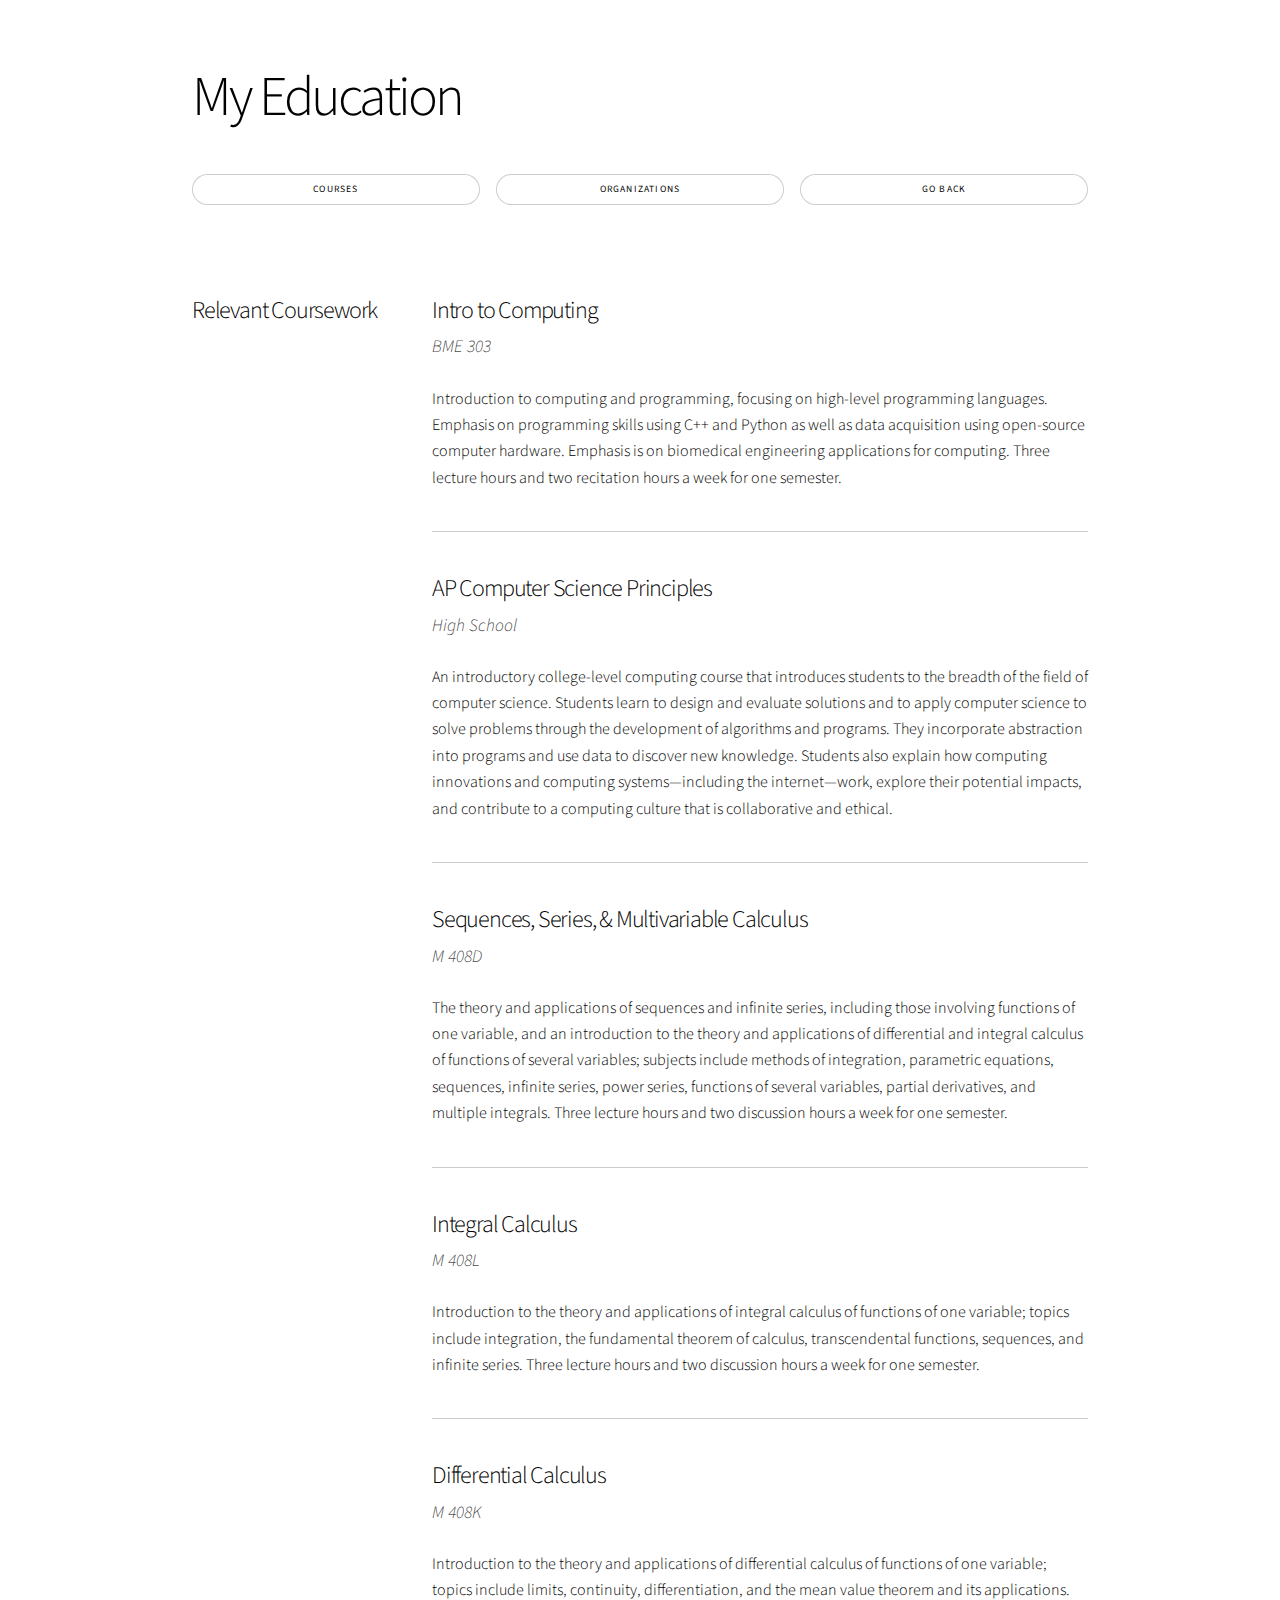
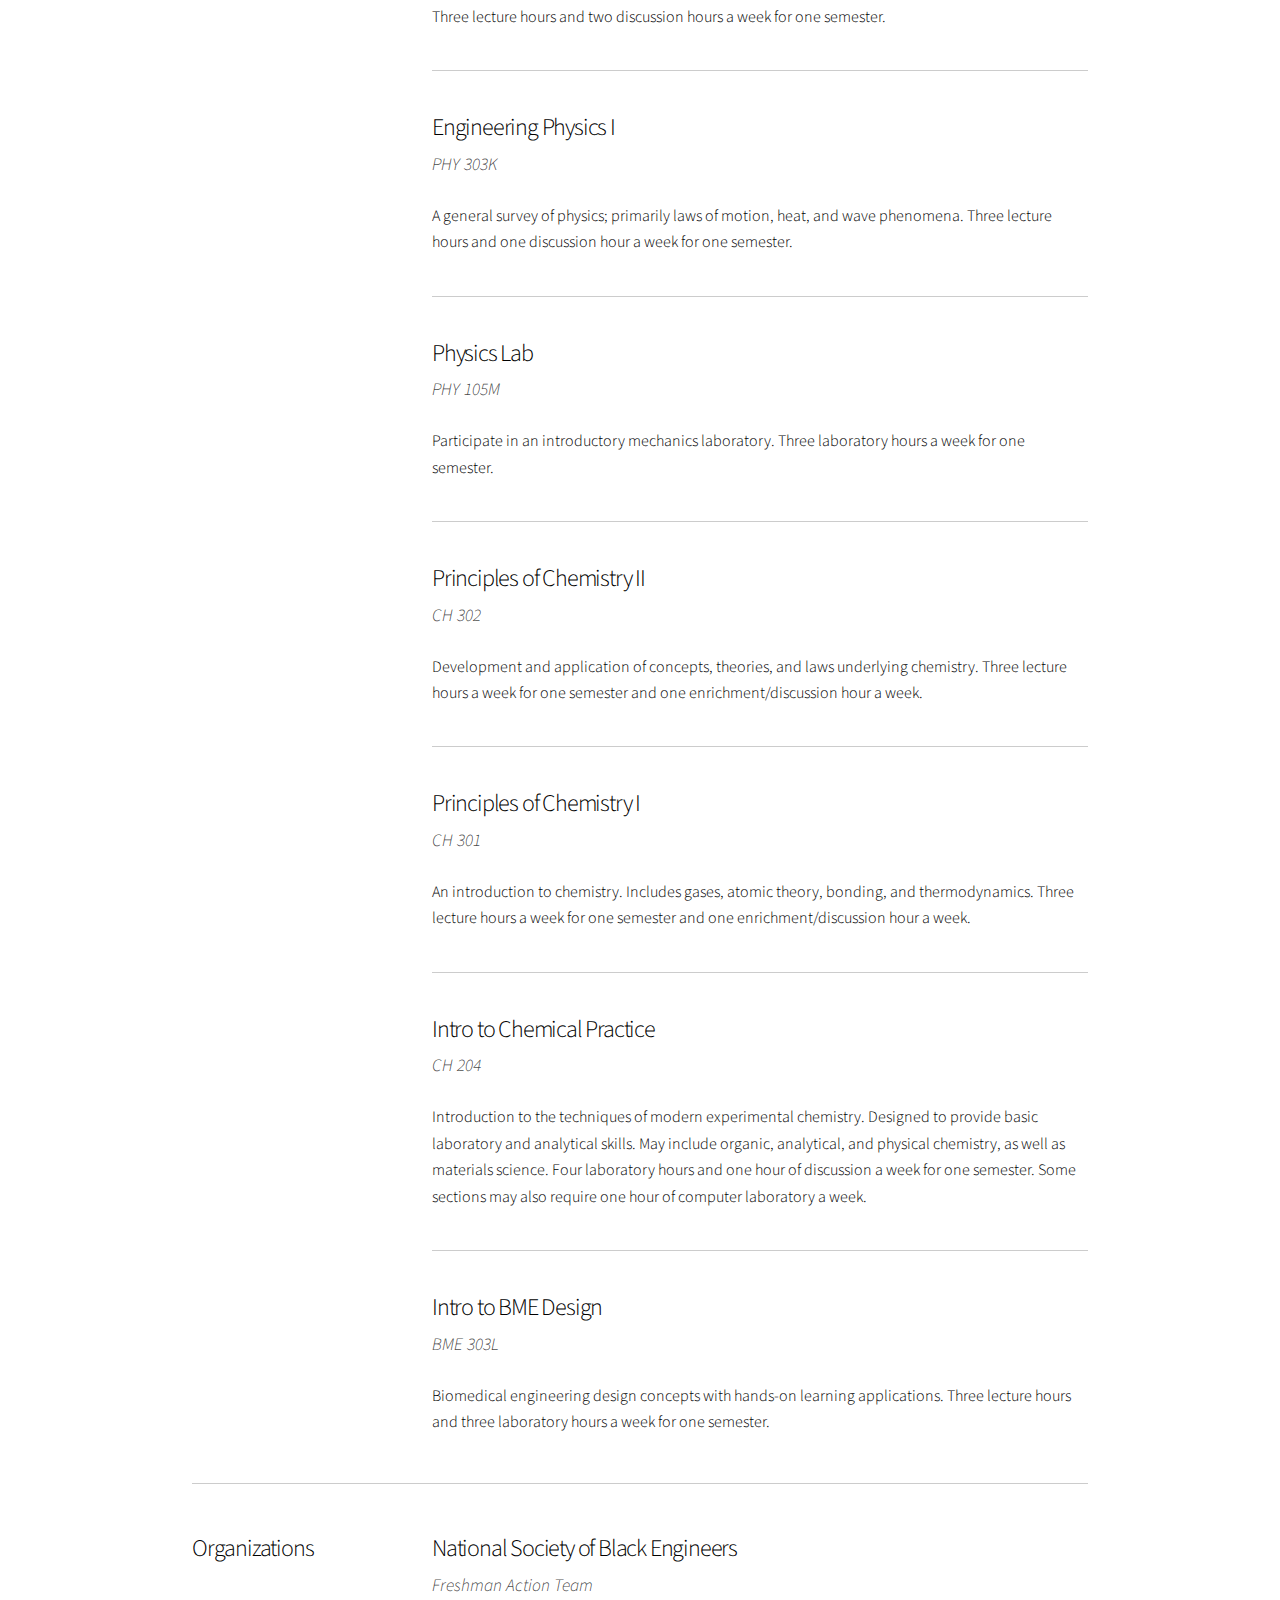
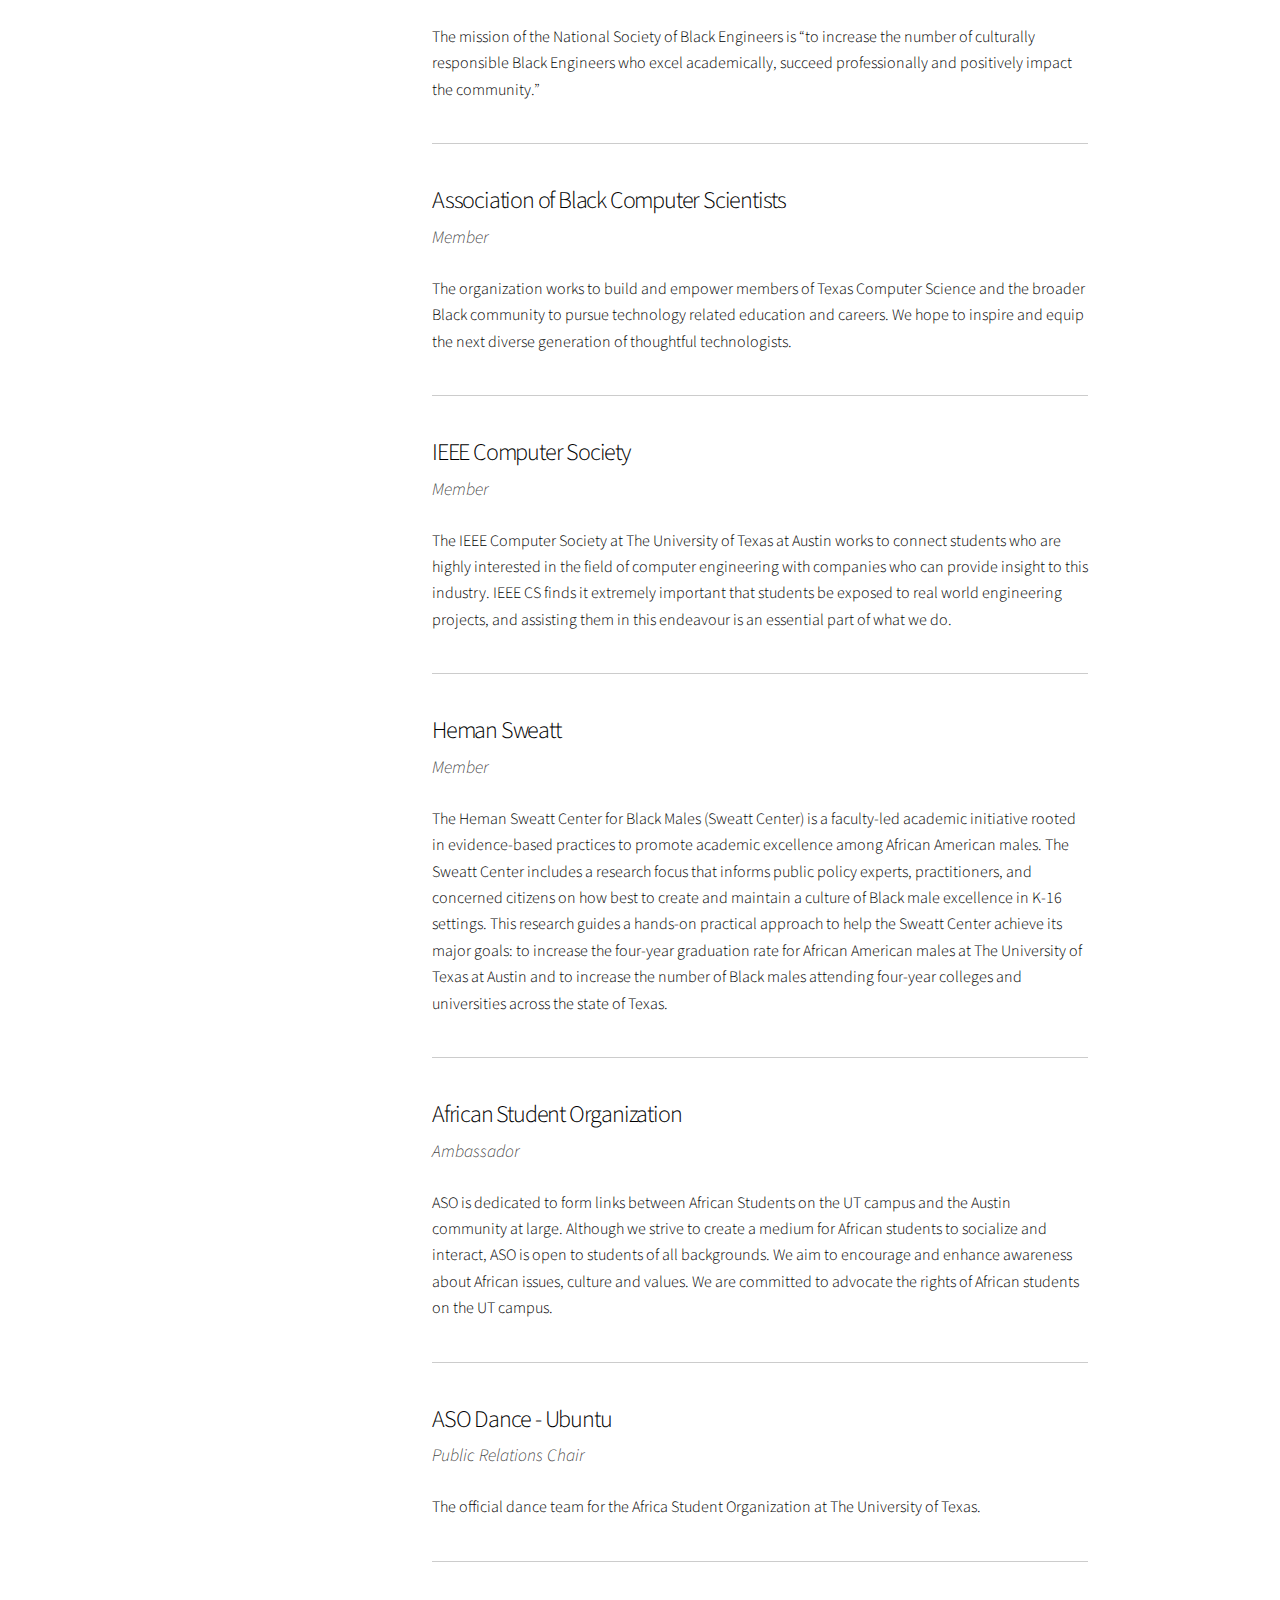
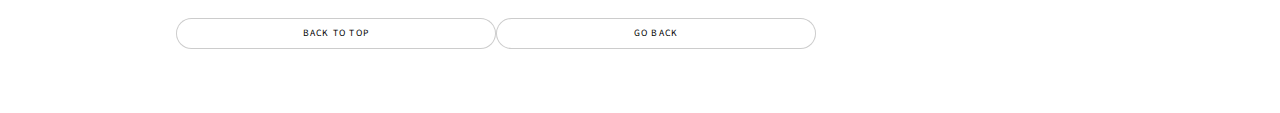
==== Education.html @ 4945b571 "Add files via upload" ====
<!DOCTYPE HTML>
<!--
	Story by HTML5 UP
	html5up.net | @ajlkn
	Free for personal and commercial use under the CCA 3.0 license (html5up.net/license)
-->
<html>
	<head>
		<title>Education</title>
		<meta charset="utf-8" />
		<meta name="viewport" content="width=device-width, initial-scale=1, user-scalable=no" />
		<link rel="stylesheet" href="assets/css/main.css" />
		<noscript><link rel="stylesheet" href="assets/css/noscript.css" /></noscript>
	</head>
	<body class="is-preload">

		<!-- Wrapper -->
			<div id="wrapper" id="top">

				<!-- Page -->
					<section class="wrapper style1 align-left">
						<div class="inner">
                            <h1>My Education</h1><br>

                            <ul class="actions fit small">
                                <li><a href="#courses" class="button fit small">Courses</a></li>
                                <li><a href="#orgs" class="button fit small">Organizations</a></li>
                                <li><a href="index.html" class="button fit small">Go Back</a></li>
                            </ul>

                            <div class="index align-left" id="courses">
                                <section>

                                    <header>
                                        <h3>Relevant Coursework</h3>
                                    </header>
                                    <div class="content">

                                        <header>
                                            <h3>Intro to Computing</h3>
                                            <p>BME 303</p>
                                        </header>
                                        <p>Introduction to computing and programming, focusing on high-level programming languages. Emphasis on programming skills using C++ and Python as well as data acquisition using open-source computer hardware. Emphasis is on biomedical engineering applications for computing. Three lecture hours and two recitation hours a week for one semester.</p>

                                        <hr />

                                        <header>
                                            <h3>AP Computer Science Principles</h3>
                                            <p>High School</p>
                                        </header>
                                        <p>An introductory college-level computing course that introduces students to the breadth of the field of computer science. Students learn to design and evaluate solutions and to apply computer science to solve problems through the development of algorithms and programs. They incorporate abstraction into programs and use data to discover new knowledge. Students also explain how computing innovations and computing systems—including the internet—work, explore their potential impacts, and contribute to a computing culture that is collaborative and ethical.</p>

                                        <hr />

                                        <header>
                                            <h3>Sequences, Series, & Multivariable Calculus</h3>
                                            <p>M 408D</p>
                                        </header>
                                        <p>The theory and applications of sequences and infinite series, including those involving functions of one variable, and an introduction to the theory and applications of differential and integral calculus of functions of several variables; subjects include methods of integration, parametric equations, sequences, infinite series, power series, functions of several variables, partial derivatives, and multiple integrals. Three lecture hours and two discussion hours a week for one semester.</p>

                                        <hr />

                                        <header>
                                            <h3>Integral Calculus</h3>
                                            <p>M 408L</p>
                                        </header>
                                        <p>Introduction to the theory and applications of integral calculus of functions of one variable; topics include integration, the fundamental theorem of calculus, transcendental functions, sequences, and infinite series. Three lecture hours and two discussion hours a week for one semester.</p>

                                        <hr />

                                        <header>
                                            <h3>Differential Calculus</h3>
                                            <p>M 408K</p>
                                        </header>
                                        <p>Introduction to the theory and applications of differential calculus of functions of one variable; topics include limits, continuity, differentiation, and the mean value theorem and its applications. Three lecture hours and two discussion hours a week for one semester.</p>

                                        <hr />

                                        <header>
                                            <h3>Engineering Physics I</h3>
                                            <p>PHY 303K</p>
                                        </header>
                                        <p>A general survey of physics; primarily laws of motion, heat, and wave phenomena. Three lecture hours and one discussion hour a week for one semester.</p>

                                        <hr />

                                        <header>
                                            <h3>Physics Lab</h3>
                                            <p>PHY 105M</p>
                                        </header>
                                        <p>Participate in an introductory mechanics laboratory. Three laboratory hours a week for one semester.</p>

                                        <hr />

                                        <header>
                                            <h3>Principles of Chemistry II</h3>
                                            <p>CH 302</p>
                                        </header>
                                        <p>Development and application of concepts, theories, and laws underlying chemistry. Three lecture hours a week for one semester and one enrichment/discussion hour a week.</p>

                                        <hr />

                                        <header>
                                            <h3>Principles of Chemistry I</h3>
                                            <p>CH 301</p>
                                        </header>
                                        <p>An introduction to chemistry. Includes gases, atomic theory, bonding, and thermodynamics. Three lecture hours a week for one semester and one enrichment/discussion hour a week.</p>

                                        <hr />

                                        <header>
                                            <h3>Intro to Chemical Practice</h3>
                                            <p>CH 204</p>
                                        </header>
                                        <p>Introduction to the techniques of modern experimental chemistry. Designed to provide basic laboratory and analytical skills. May include organic, analytical, and physical chemistry, as well as materials science. Four laboratory hours and one hour of discussion a week for one semester. Some sections may also require one hour of computer laboratory a week.</p>

                                        <hr />

                                        <header>
                                            <h3>Intro to BME Design</h3>
                                            <p>BME 303L</p>
                                        </header>
                                        <p>Biomedical engineering design concepts with hands-on learning applications. Three lecture hours and three laboratory hours a week for one semester.</p>

                                    </div>
                                </section>

                                <section id="orgs">
                                    <header>
                                        <h3>Organizations</h3>
                                    </header>
                                    <div class="content">

                                        <header>
                                            <h3>National Society of Black Engineers</h3>
                                            <p>Freshman Action Team</p>
                                        </header>
                                        <p>The mission of the National Society of Black Engineers is “to increase the number of culturally responsible Black Engineers who excel academically, succeed professionally and positively impact the community.”</p>

                                        <hr />

                                        <header>
                                            <h3>Association of Black Computer Scientists</h3>
                                            <p>Member</p>
                                        </header>
                                        <p>The organization works to build and empower members of Texas Computer Science and the broader Black community to pursue technology related education and careers. We hope to inspire and equip the next diverse generation of thoughtful technologists.</p>

                                        <hr />

                                        <header>
                                            <h3>IEEE Computer Society</h3>
                                            <p>Member</p>
                                        </header>
                                        <p>The IEEE Computer Society at The University of Texas at Austin works to connect students who are highly interested in the field of computer engineering with companies who can provide insight to this industry. IEEE CS finds it extremely important that students be exposed to real world engineering projects, and assisting them in this endeavour is an essential part of what we do.</p>

                                        <hr />

                                        <header>
                                            <h3>Heman Sweatt</h3>
                                            <p>Member</p>
                                        </header>
                                        <p>The Heman Sweatt Center for Black Males (Sweatt Center) is a faculty-led academic initiative rooted in evidence-based practices to promote academic excellence among African American males. The Sweatt Center includes a research focus that informs public policy experts, practitioners, and concerned citizens on how best to create and maintain a culture of Black male excellence in K-16 settings. This research guides a hands-on practical approach to help the Sweatt Center achieve its major goals: to increase the four-year graduation rate for African American males at The University of Texas at Austin and to increase the number of Black males attending four-year colleges and universities across the state of Texas.</p>

                                        <hr />

                                        <header>
                                            <h3>African Student Organization</h3>
                                            <p>Ambassador</p>
                                        </header>
                                        <p>ASO is dedicated to form links between African Students on the UT campus and the Austin community at large. Although we strive to create a medium for African students to socialize and interact, ASO is open to students of all backgrounds. We aim to encourage and enhance awareness about African issues, culture and values. We are committed to advocate the rights of African students on the UT campus.</p>

                                        <hr />

                                        <header>
                                            <h3>ASO Dance - Ubuntu</h3>
                                            <p>Public Relations Chair</p>
                                        </header>
                                        <p>The official dance team for the Africa Student Organization at The University of Texas.</p>

                                        <hr />

                                    </div>
                                </section>

                        </div>
                        <ul class="actions fit small">
                            <a href="#top" class="button fit small">Back to top</a>
                            <a href="index.html" class="button fit small">Go back</a>
                        </ul>
                    </section>
            </div>
    </body>
</html>
---- assets/css/main.css ----
@import url(fontawesome-all.min.css);
@import url("https://fonts.googleapis.com/css?family=Source+Sans+Pro:300,300i,400,400i");

/*
	Story by HTML5 UP
	html5up.net | @ajlkn
	Free for personal and commercial use under the CCA 3.0 license (html5up.net/license)
*/

html, body, div, span, applet, object,
iframe, h1, h2, h3, h4, h5, h6, p, blockquote,
pre, a, abbr, acronym, address, big, cite,
code, del, dfn, em, img, ins, kbd, q, s, samp,
small, strike, strong, sub, sup, tt, var, b,
u, i, center, dl, dt, dd, ol, ul, li, fieldset,
form, label, legend, table, caption, tbody,
tfoot, thead, tr, th, td, article, aside,
canvas, details, embed, figure, figcaption,
footer, header, hgroup, menu, nav, output, ruby,
section, summary, time, mark, audio, video {
	margin: 0;
	padding: 0;
	border: 0;
	font-size: 100%;
	font: inherit;
	vertical-align: baseline;}

article, aside, details, figcaption, figure,
footer, header, hgroup, menu, nav, section {
	display: block;}

body {
	line-height: 1;
}

ol, ul {
	list-style: none;
}

blockquote, q {
	quotes: none;
}

	blockquote:before, blockquote:after, q:before, q:after {
		content: '';
		content: none;
	}

table {
	border-collapse: collapse;
	border-spacing: 0;
}

body {
	-webkit-text-size-adjust: none;
}

mark {
	background-color: transparent;
	color: inherit;
}

input::-moz-focus-inner {
	border: 0;
	padding: 0;
}

input, select, textarea {
	-moz-appearance: none;
	-webkit-appearance: none;
	-ms-appearance: none;
	appearance: none;
}

/* Basic */

	html {
		scroll-behavior: smooth;
	}

	@-ms-viewport {
		width: device-width;
	}

	body {
		-ms-overflow-style: scrollbar;
	}

	@media screen and (max-width: 480px) {

		html, body {
			min-width: 320px;
		}

	}

	html {
		box-sizing: border-box;
	}

	*, *:before, *:after {
		box-sizing: inherit;
	}

	body {
		background: #ffffff;
	}

		body.is-preload *, body.is-preload *:before, body.is-preload *:after {
			-moz-animation: none !important;
			-webkit-animation: none !important;
			-ms-animation: none !important;
			animation: none !important;
			-moz-transition: none !important;
			-webkit-transition: none !important;
			-ms-transition: none !important;
			transition: none !important;
		}

/* Type */

	html {
		font-size: 18pt;
	}

		@media screen and (max-width: 1680px) {

			html {
				font-size: 14pt;
			}

		}

		@media screen and (max-width: 1280px) {

			html {
				font-size: 12pt;
			}

		}

		@media screen and (max-width: 736px) {

			html {
				font-size: 11pt;
			}

		}

		@media screen and (max-width: 360px) {

			html {
				font-size: 10pt;
			}

		}

	body {
		background-color: #ffffff;
		color: #000000;
	}

	body, input, select, textarea {
		font-family: "Source Sans Pro", Helvetica, sans-serif;
		font-size: 1rem;
		font-weight: 300;
		line-height: 1.65;
	}

	a {
		-moz-transition: color 0.2s ease-in-out;
		-webkit-transition: color 0.2s ease-in-out;
		-ms-transition: color 0.2s ease-in-out;
		transition: color 0.2s ease-in-out;
		text-decoration: underline;
	}

		a:hover {
			text-decoration: none;
		}

	strong, b {
		font-weight: 400;
	}

	em, i {
		font-style: italic;
	}

	p {
		margin: 0 0 2rem 0;
	}

		p.major {
			font-size: 1.25rem;
		}

	h1, h2, h3, h4, h5, h6 {
		font-weight: 300;
		line-height: 1.375;
		letter-spacing: -0.05em;
		margin: 0 0 1rem 0;
	}

		h1 a, h2 a, h3 a, h4 a, h5 a, h6 a {
			color: inherit;
			text-decoration: none;
		}

	h1 {
		font-size: 3.5rem;
		line-height: 1.2;
	}

	h2 {
		font-size: 2.25rem;
	}

	h3 {
		font-size: 1.5rem;
	}

	h4 {
		font-size: 1.1rem;
	}

	h5 {
		font-size: 0.9rem;
	}

	h6 {
		font-size: 0.7rem;
	}

	sub {
		font-size: 0.8rem;
		position: relative;
		top: 0.5rem;
	}

	sup {
		font-size: 0.8rem;
		position: relative;
		top: -0.5rem;
	}

	blockquote {
		border-left: solid 4px;
		font-style: italic;
		margin: 0 0 2rem 0;
		padding: 0.5rem 0 0.5rem 2rem;
	}

	code {
		border-radius: 4px;
		font-family: "Courier New", monospace;
		font-size: 0.9em;
		margin: 0 0.25rem;
		padding: 0.25rem 0.325rem;
	}

	pre {
		-webkit-overflow-scrolling: touch;
		font-family: "Courier New", monospace;
		font-size: 0.9em;
		margin: 0 0 2rem 0;
	}

		pre code {
			display: block;
			line-height: 1.5;
			padding: 0.75rem 1rem;
			overflow-x: auto;
		}

	hr {
		border: 0;
		border-bottom: solid 1px;
		margin: 2.5rem 0;
	}

		hr.major {
			margin: 3.5rem 0;
		}

	.align-left {
		text-align: left;
	}

	.align-center {
		text-align: center;
	}

	.align-right {
		text-align: right;
	}

	@media screen and (max-width: 736px) {

		p.major {
			font-size: 1.1rem;
		}

		h1 {
			font-size: 2.5rem;
		}

		h2 {
			font-size: 2rem;
		}

		h3 {
			font-size: 1.25rem;
		}

		h4 {
			font-size: 1rem;
		}

	}

	input, select, textarea {
		color: #000000;
	}

	a {
		color: #000000;
	}

		a:hover {
			color: #47D3E5;
		}

	strong, b {
		color: #000000;
	}

	h1, h2, h3, h4, h5, h6 {
		color: #000000;
	}

	blockquote {
		border-left-color: rgba(0, 0, 0, 0.2);
	}

	code {
		background: rgba(0, 0, 0, 0.05);
		border-color: rgba(0, 0, 0, 0.2);
	}

	hr {
		border-bottom-color: rgba(0, 0, 0, 0.2);
	}

/* Row */

	.row {
		display: flex;
		flex-wrap: wrap;
		box-sizing: border-box;
		align-items: stretch;
	}

		.row > * {
			box-sizing: border-box;
		}

		.row.gtr-uniform > * > :last-child {
			margin-bottom: 0;
		}

		.row.aln-left {
			justify-content: flex-start;
		}

		.row.aln-center {
			justify-content: center;
		}

		.row.aln-right {
			justify-content: flex-end;
		}

		.row.aln-top {
			align-items: flex-start;
		}

		.row.aln-middle {
			align-items: center;
		}

		.row.aln-bottom {
			align-items: flex-end;
		}

		.row > .imp {
			order: -1;
		}

		.row > .col-1 {
			width: 8.33333%;
		}

		.row > .off-1 {
			margin-left: 8.33333%;
		}

		.row > .col-2 {
			width: 16.66667%;
		}

		.row > .off-2 {
			margin-left: 16.66667%;
		}

		.row > .col-3 {
			width: 25%;
		}

		.row > .off-3 {
			margin-left: 25%;
		}

		.row > .col-4 {
			width: 33.33333%;
		}

		.row > .off-4 {
			margin-left: 33.33333%;
		}

		.row > .col-5 {
			width: 41.66667%;
		}

		.row > .off-5 {
			margin-left: 41.66667%;
		}

		.row > .col-6 {
			width: 50%;
		}

		.row > .off-6 {
			margin-left: 50%;
		}

		.row > .col-7 {
			width: 58.33333%;
		}

		.row > .off-7 {
			margin-left: 58.33333%;
		}

		.row > .col-8 {
			width: 66.66667%;
		}

		.row > .off-8 {
			margin-left: 66.66667%;
		}

		.row > .col-9 {
			width: 75%;
		}

		.row > .off-9 {
			margin-left: 75%;
		}

		.row > .col-10 {
			width: 83.33333%;
		}

		.row > .off-10 {
			margin-left: 83.33333%;
		}

		.row > .col-11 {
			width: 91.66667%;
		}

		.row > .off-11 {
			margin-left: 91.66667%;
		}

		.row > .col-12 {
			width: 100%;
		}

		.row > .off-12 {
			margin-left: 100%;
		}

		.row.gtr-0 {
			margin-top: 0;
			margin-left: 0rem;
		}

			.row.gtr-0 > * {
				padding: 0 0 0 0rem;
			}

			.row.gtr-0.gtr-uniform {
				margin-top: 0rem;
			}

				.row.gtr-0.gtr-uniform > * {
					padding-top: 0rem;
				}

		.row.gtr-25 {
			margin-top: 0;
			margin-left: -0.5rem;
		}

			.row.gtr-25 > * {
				padding: 0 0 0 0.5rem;
			}

			.row.gtr-25.gtr-uniform {
				margin-top: -0.5rem;
			}

				.row.gtr-25.gtr-uniform > * {
					padding-top: 0.5rem;
				}

		.row.gtr-50 {
			margin-top: 0;
			margin-left: -1rem;
		}

			.row.gtr-50 > * {
				padding: 0 0 0 1rem;
			}

			.row.gtr-50.gtr-uniform {
				margin-top: -1rem;
			}

				.row.gtr-50.gtr-uniform > * {
					padding-top: 1rem;
				}

		.row {
			margin-top: 0;
			margin-left: -2rem;
		}

			.row > * {
				padding: 0 0 0 2rem;
			}

			.row.gtr-uniform {
				margin-top: -2rem;
			}

				.row.gtr-uniform > * {
					padding-top: 2rem;
				}

		.row.gtr-150 {
			margin-top: 0;
			margin-left: -3rem;
		}

			.row.gtr-150 > * {
				padding: 0 0 0 3rem;
			}

			.row.gtr-150.gtr-uniform {
				margin-top: -3rem;
			}

				.row.gtr-150.gtr-uniform > * {
					padding-top: 3rem;
				}

		.row.gtr-200 {
			margin-top: 0;
			margin-left: -4rem;
		}

			.row.gtr-200 > * {
				padding: 0 0 0 4rem;
			}

			.row.gtr-200.gtr-uniform {
				margin-top: -4rem;
			}

				.row.gtr-200.gtr-uniform > * {
					padding-top: 4rem;
				}

		@media screen and (max-width: 1680px) {

			.row {
				display: flex;
				flex-wrap: wrap;
				box-sizing: border-box;
				align-items: stretch;
			}

				.row > * {
					box-sizing: border-box;
				}

				.row.gtr-uniform > * > :last-child {
					margin-bottom: 0;
				}

				.row.aln-left {
					justify-content: flex-start;
				}

				.row.aln-center {
					justify-content: center;
				}

				.row.aln-right {
					justify-content: flex-end;
				}

				.row.aln-top {
					align-items: flex-start;
				}

				.row.aln-middle {
					align-items: center;
				}

				.row.aln-bottom {
					align-items: flex-end;
				}

				.row > .imp-xlarge {
					order: -1;
				}

				.row > .col-1-xlarge {
					width: 8.33333%;
				}

				.row > .off-1-xlarge {
					margin-left: 8.33333%;
				}

				.row > .col-2-xlarge {
					width: 16.66667%;
				}

				.row > .off-2-xlarge {
					margin-left: 16.66667%;
				}

				.row > .col-3-xlarge {
					width: 25%;
				}

				.row > .off-3-xlarge {
					margin-left: 25%;
				}

				.row > .col-4-xlarge {
					width: 33.33333%;
				}

				.row > .off-4-xlarge {
					margin-left: 33.33333%;
				}

				.row > .col-5-xlarge {
					width: 41.66667%;
				}

				.row > .off-5-xlarge {
					margin-left: 41.66667%;
				}

				.row > .col-6-xlarge {
					width: 50%;
				}

				.row > .off-6-xlarge {
					margin-left: 50%;
				}

				.row > .col-7-xlarge {
					width: 58.33333%;
				}

				.row > .off-7-xlarge {
					margin-left: 58.33333%;
				}

				.row > .col-8-xlarge {
					width: 66.66667%;
				}

				.row > .off-8-xlarge {
					margin-left: 66.66667%;
				}

				.row > .col-9-xlarge {
					width: 75%;
				}

				.row > .off-9-xlarge {
					margin-left: 75%;
				}

				.row > .col-10-xlarge {
					width: 83.33333%;
				}

				.row > .off-10-xlarge {
					margin-left: 83.33333%;
				}

				.row > .col-11-xlarge {
					width: 91.66667%;
				}

				.row > .off-11-xlarge {
					margin-left: 91.66667%;
				}

				.row > .col-12-xlarge {
					width: 100%;
				}

				.row > .off-12-xlarge {
					margin-left: 100%;
				}

				.row.gtr-0 {
					margin-top: 0;
					margin-left: 0rem;
				}

					.row.gtr-0 > * {
						padding: 0 0 0 0rem;
					}

					.row.gtr-0.gtr-uniform {
						margin-top: 0rem;
					}

						.row.gtr-0.gtr-uniform > * {
							padding-top: 0rem;
						}

				.row.gtr-25 {
					margin-top: 0;
					margin-left: -0.5rem;
				}

					.row.gtr-25 > * {
						padding: 0 0 0 0.5rem;
					}

					.row.gtr-25.gtr-uniform {
						margin-top: -0.5rem;
					}

						.row.gtr-25.gtr-uniform > * {
							padding-top: 0.5rem;
						}

				.row.gtr-50 {
					margin-top: 0;
					margin-left: -1rem;
				}

					.row.gtr-50 > * {
						padding: 0 0 0 1rem;
					}

					.row.gtr-50.gtr-uniform {
						margin-top: -1rem;
					}

						.row.gtr-50.gtr-uniform > * {
							padding-top: 1rem;
						}

				.row {
					margin-top: 0;
					margin-left: -2rem;
				}

					.row > * {
						padding: 0 0 0 2rem;
					}

					.row.gtr-uniform {
						margin-top: -2rem;
					}

						.row.gtr-uniform > * {
							padding-top: 2rem;
						}

				.row.gtr-150 {
					margin-top: 0;
					margin-left: -3rem;
				}

					.row.gtr-150 > * {
						padding: 0 0 0 3rem;
					}

					.row.gtr-150.gtr-uniform {
						margin-top: -3rem;
					}

						.row.gtr-150.gtr-uniform > * {
							padding-top: 3rem;
						}

				.row.gtr-200 {
					margin-top: 0;
					margin-left: -4rem;
				}

					.row.gtr-200 > * {
						padding: 0 0 0 4rem;
					}

					.row.gtr-200.gtr-uniform {
						margin-top: -4rem;
					}

						.row.gtr-200.gtr-uniform > * {
							padding-top: 4rem;
						}

		}

		@media screen and (max-width: 1280px) {

			.row {
				display: flex;
				flex-wrap: wrap;
				box-sizing: border-box;
				align-items: stretch;
			}

				.row > * {
					box-sizing: border-box;
				}

				.row.gtr-uniform > * > :last-child {
					margin-bottom: 0;
				}

				.row.aln-left {
					justify-content: flex-start;
				}

				.row.aln-center {
					justify-content: center;
				}

				.row.aln-right {
					justify-content: flex-end;
				}

				.row.aln-top {
					align-items: flex-start;
				}

				.row.aln-middle {
					align-items: center;
				}

				.row.aln-bottom {
					align-items: flex-end;
				}

				.row > .imp-large {
					order: -1;
				}

				.row > .col-1-large {
					width: 8.33333%;
				}

				.row > .off-1-large {
					margin-left: 8.33333%;
				}

				.row > .col-2-large {
					width: 16.66667%;
				}

				.row > .off-2-large {
					margin-left: 16.66667%;
				}

				.row > .col-3-large {
					width: 25%;
				}

				.row > .off-3-large {
					margin-left: 25%;
				}

				.row > .col-4-large {
					width: 33.33333%;
				}

				.row > .off-4-large {
					margin-left: 33.33333%;
				}

				.row > .col-5-large {
					width: 41.66667%;
				}

				.row > .off-5-large {
					margin-left: 41.66667%;
				}

				.row > .col-6-large {
					width: 50%;
				}

				.row > .off-6-large {
					margin-left: 50%;
				}

				.row > .col-7-large {
					width: 58.33333%;
				}

				.row > .off-7-large {
					margin-left: 58.33333%;
				}

				.row > .col-8-large {
					width: 66.66667%;
				}

				.row > .off-8-large {
					margin-left: 66.66667%;
				}

				.row > .col-9-large {
					width: 75%;
				}

				.row > .off-9-large {
					margin-left: 75%;
				}

				.row > .col-10-large {
					width: 83.33333%;
				}

				.row > .off-10-large {
					margin-left: 83.33333%;
				}

				.row > .col-11-large {
					width: 91.66667%;
				}

				.row > .off-11-large {
					margin-left: 91.66667%;
				}

				.row > .col-12-large {
					width: 100%;
				}

				.row > .off-12-large {
					margin-left: 100%;
				}

				.row.gtr-0 {
					margin-top: 0;
					margin-left: 0rem;
				}

					.row.gtr-0 > * {
						padding: 0 0 0 0rem;
					}

					.row.gtr-0.gtr-uniform {
						margin-top: 0rem;
					}

						.row.gtr-0.gtr-uniform > * {
							padding-top: 0rem;
						}

				.row.gtr-25 {
					margin-top: 0;
					margin-left: -0.5rem;
				}

					.row.gtr-25 > * {
						padding: 0 0 0 0.5rem;
					}

					.row.gtr-25.gtr-uniform {
						margin-top: -0.5rem;
					}

						.row.gtr-25.gtr-uniform > * {
							padding-top: 0.5rem;
						}

				.row.gtr-50 {
					margin-top: 0;
					margin-left: -1rem;
				}

					.row.gtr-50 > * {
						padding: 0 0 0 1rem;
					}

					.row.gtr-50.gtr-uniform {
						margin-top: -1rem;
					}

						.row.gtr-50.gtr-uniform > * {
							padding-top: 1rem;
						}

				.row {
					margin-top: 0;
					margin-left: -2rem;
				}

					.row > * {
						padding: 0 0 0 2rem;
					}

					.row.gtr-uniform {
						margin-top: -2rem;
					}

						.row.gtr-uniform > * {
							padding-top: 2rem;
						}

				.row.gtr-150 {
					margin-top: 0;
					margin-left: -3rem;
				}

					.row.gtr-150 > * {
						padding: 0 0 0 3rem;
					}

					.row.gtr-150.gtr-uniform {
						margin-top: -3rem;
					}

						.row.gtr-150.gtr-uniform > * {
							padding-top: 3rem;
						}

				.row.gtr-200 {
					margin-top: 0;
					margin-left: -4rem;
				}

					.row.gtr-200 > * {
						padding: 0 0 0 4rem;
					}

					.row.gtr-200.gtr-uniform {
						margin-top: -4rem;
					}

						.row.gtr-200.gtr-uniform > * {
							padding-top: 4rem;
						}

		}

		@media screen and (max-width: 980px) {

			.row {
				display: flex;
				flex-wrap: wrap;
				box-sizing: border-box;
				align-items: stretch;
			}

				.row > * {
					box-sizing: border-box;
				}

				.row.gtr-uniform > * > :last-child {
					margin-bottom: 0;
				}

				.row.aln-left {
					justify-content: flex-start;
				}

				.row.aln-center {
					justify-content: center;
				}

				.row.aln-right {
					justify-content: flex-end;
				}

				.row.aln-top {
					align-items: flex-start;
				}

				.row.aln-middle {
					align-items: center;
				}

				.row.aln-bottom {
					align-items: flex-end;
				}

				.row > .imp-medium {
					order: -1;
				}

				.row > .col-1-medium {
					width: 8.33333%;
				}

				.row > .off-1-medium {
					margin-left: 8.33333%;
				}

				.row > .col-2-medium {
					width: 16.66667%;
				}

				.row > .off-2-medium {
					margin-left: 16.66667%;
				}

				.row > .col-3-medium {
					width: 25%;
				}

				.row > .off-3-medium {
					margin-left: 25%;
				}

				.row > .col-4-medium {
					width: 33.33333%;
				}

				.row > .off-4-medium {
					margin-left: 33.33333%;
				}

				.row > .col-5-medium {
					width: 41.66667%;
				}

				.row > .off-5-medium {
					margin-left: 41.66667%;
				}

				.row > .col-6-medium {
					width: 50%;
				}

				.row > .off-6-medium {
					margin-left: 50%;
				}

				.row > .col-7-medium {
					width: 58.33333%;
				}

				.row > .off-7-medium {
					margin-left: 58.33333%;
				}

				.row > .col-8-medium {
					width: 66.66667%;
				}

				.row > .off-8-medium {
					margin-left: 66.66667%;
				}

				.row > .col-9-medium {
					width: 75%;
				}

				.row > .off-9-medium {
					margin-left: 75%;
				}

				.row > .col-10-medium {
					width: 83.33333%;
				}

				.row > .off-10-medium {
					margin-left: 83.33333%;
				}

				.row > .col-11-medium {
					width: 91.66667%;
				}

				.row > .off-11-medium {
					margin-left: 91.66667%;
				}

				.row > .col-12-medium {
					width: 100%;
				}

				.row > .off-12-medium {
					margin-left: 100%;
				}

				.row.gtr-0 {
					margin-top: 0;
					margin-left: 0rem;
				}

					.row.gtr-0 > * {
						padding: 0 0 0 0rem;
					}

					.row.gtr-0.gtr-uniform {
						margin-top: 0rem;
					}

						.row.gtr-0.gtr-uniform > * {
							padding-top: 0rem;
						}

				.row.gtr-25 {
					margin-top: 0;
					margin-left: -0.5rem;
				}

					.row.gtr-25 > * {
						padding: 0 0 0 0.5rem;
					}

					.row.gtr-25.gtr-uniform {
						margin-top: -0.5rem;
					}

						.row.gtr-25.gtr-uniform > * {
							padding-top: 0.5rem;
						}

				.row.gtr-50 {
					margin-top: 0;
					margin-left: -1rem;
				}

					.row.gtr-50 > * {
						padding: 0 0 0 1rem;
					}

					.row.gtr-50.gtr-uniform {
						margin-top: -1rem;
					}

						.row.gtr-50.gtr-uniform > * {
							padding-top: 1rem;
						}

				.row {
					margin-top: 0;
					margin-left: -2rem;
				}

					.row > * {
						padding: 0 0 0 2rem;
					}

					.row.gtr-uniform {
						margin-top: -2rem;
					}

						.row.gtr-uniform > * {
							padding-top: 2rem;
						}

				.row.gtr-150 {
					margin-top: 0;
					margin-left: -3rem;
				}

					.row.gtr-150 > * {
						padding: 0 0 0 3rem;
					}

					.row.gtr-150.gtr-uniform {
						margin-top: -3rem;
					}

						.row.gtr-150.gtr-uniform > * {
							padding-top: 3rem;
						}

				.row.gtr-200 {
					margin-top: 0;
					margin-left: -4rem;
				}

					.row.gtr-200 > * {
						padding: 0 0 0 4rem;
					}

					.row.gtr-200.gtr-uniform {
						margin-top: -4rem;
					}

						.row.gtr-200.gtr-uniform > * {
							padding-top: 4rem;
						}

		}

		@media screen and (max-width: 736px) {

			.row {
				display: flex;
				flex-wrap: wrap;
				box-sizing: border-box;
				align-items: stretch;
			}

				.row > * {
					box-sizing: border-box;
				}

				.row.gtr-uniform > * > :last-child {
					margin-bottom: 0;
				}

				.row.aln-left {
					justify-content: flex-start;
				}

				.row.aln-center {
					justify-content: center;
				}

				.row.aln-right {
					justify-content: flex-end;
				}

				.row.aln-top {
					align-items: flex-start;
				}

				.row.aln-middle {
					align-items: center;
				}

				.row.aln-bottom {
					align-items: flex-end;
				}

				.row > .imp-small {
					order: -1;
				}

				.row > .col-1-small {
					width: 8.33333%;
				}

				.row > .off-1-small {
					margin-left: 8.33333%;
				}

				.row > .col-2-small {
					width: 16.66667%;
				}

				.row > .off-2-small {
					margin-left: 16.66667%;
				}

				.row > .col-3-small {
					width: 25%;
				}

				.row > .off-3-small {
					margin-left: 25%;
				}

				.row > .col-4-small {
					width: 33.33333%;
				}

				.row > .off-4-small {
					margin-left: 33.33333%;
				}

				.row > .col-5-small {
					width: 41.66667%;
				}

				.row > .off-5-small {
					margin-left: 41.66667%;
				}

				.row > .col-6-small {
					width: 50%;
				}

				.row > .off-6-small {
					margin-left: 50%;
				}

				.row > .col-7-small {
					width: 58.33333%;
				}

				.row > .off-7-small {
					margin-left: 58.33333%;
				}

				.row > .col-8-small {
					width: 66.66667%;
				}

				.row > .off-8-small {
					margin-left: 66.66667%;
				}

				.row > .col-9-small {
					width: 75%;
				}

				.row > .off-9-small {
					margin-left: 75%;
				}

				.row > .col-10-small {
					width: 83.33333%;
				}

				.row > .off-10-small {
					margin-left: 83.33333%;
				}

				.row > .col-11-small {
					width: 91.66667%;
				}

				.row > .off-11-small {
					margin-left: 91.66667%;
				}

				.row > .col-12-small {
					width: 100%;
				}

				.row > .off-12-small {
					margin-left: 100%;
				}

				.row.gtr-0 {
					margin-top: 0;
					margin-left: 0rem;
				}

					.row.gtr-0 > * {
						padding: 0 0 0 0rem;
					}

					.row.gtr-0.gtr-uniform {
						margin-top: 0rem;
					}

						.row.gtr-0.gtr-uniform > * {
							padding-top: 0rem;
						}

				.row.gtr-25 {
					margin-top: 0;
					margin-left: -0.5rem;
				}

					.row.gtr-25 > * {
						padding: 0 0 0 0.5rem;
					}

					.row.gtr-25.gtr-uniform {
						margin-top: -0.5rem;
					}

						.row.gtr-25.gtr-uniform > * {
							padding-top: 0.5rem;
						}

				.row.gtr-50 {
					margin-top: 0;
					margin-left: -1rem;
				}

					.row.gtr-50 > * {
						padding: 0 0 0 1rem;
					}

					.row.gtr-50.gtr-uniform {
						margin-top: -1rem;
					}

						.row.gtr-50.gtr-uniform > * {
							padding-top: 1rem;
						}

				.row {
					margin-top: 0;
					margin-left: -2rem;
				}

					.row > * {
						padding: 0 0 0 2rem;
					}

					.row.gtr-uniform {
						margin-top: -2rem;
					}

						.row.gtr-uniform > * {
							padding-top: 2rem;
						}

				.row.gtr-150 {
					margin-top: 0;
					margin-left: -3rem;
				}

					.row.gtr-150 > * {
						padding: 0 0 0 3rem;
					}

					.row.gtr-150.gtr-uniform {
						margin-top: -3rem;
					}

						.row.gtr-150.gtr-uniform > * {
							padding-top: 3rem;
						}

				.row.gtr-200 {
					margin-top: 0;
					margin-left: -4rem;
				}

					.row.gtr-200 > * {
						padding: 0 0 0 4rem;
					}

					.row.gtr-200.gtr-uniform {
						margin-top: -4rem;
					}

						.row.gtr-200.gtr-uniform > * {
							padding-top: 4rem;
						}

		}

		@media screen and (max-width: 480px) {

			.row {
				display: flex;
				flex-wrap: wrap;
				box-sizing: border-box;
				align-items: stretch;
			}

				.row > * {
					box-sizing: border-box;
				}

				.row.gtr-uniform > * > :last-child {
					margin-bottom: 0;
				}

				.row.aln-left {
					justify-content: flex-start;
				}

				.row.aln-center {
					justify-content: center;
				}

				.row.aln-right {
					justify-content: flex-end;
				}

				.row.aln-top {
					align-items: flex-start;
				}

				.row.aln-middle {
					align-items: center;
				}

				.row.aln-bottom {
					align-items: flex-end;
				}

				.row > .imp-xsmall {
					order: -1;
				}

				.row > .col-1-xsmall {
					width: 8.33333%;
				}

				.row > .off-1-xsmall {
					margin-left: 8.33333%;
				}

				.row > .col-2-xsmall {
					width: 16.66667%;
				}

				.row > .off-2-xsmall {
					margin-left: 16.66667%;
				}

				.row > .col-3-xsmall {
					width: 25%;
				}

				.row > .off-3-xsmall {
					margin-left: 25%;
				}

				.row > .col-4-xsmall {
					width: 33.33333%;
				}

				.row > .off-4-xsmall {
					margin-left: 33.33333%;
				}

				.row > .col-5-xsmall {
					width: 41.66667%;
				}

				.row > .off-5-xsmall {
					margin-left: 41.66667%;
				}

				.row > .col-6-xsmall {
					width: 50%;
				}

				.row > .off-6-xsmall {
					margin-left: 50%;
				}

				.row > .col-7-xsmall {
					width: 58.33333%;
				}

				.row > .off-7-xsmall {
					margin-left: 58.33333%;
				}

				.row > .col-8-xsmall {
					width: 66.66667%;
				}

				.row > .off-8-xsmall {
					margin-left: 66.66667%;
				}

				.row > .col-9-xsmall {
					width: 75%;
				}

				.row > .off-9-xsmall {
					margin-left: 75%;
				}

				.row > .col-10-xsmall {
					width: 83.33333%;
				}

				.row > .off-10-xsmall {
					margin-left: 83.33333%;
				}

				.row > .col-11-xsmall {
					width: 91.66667%;
				}

				.row > .off-11-xsmall {
					margin-left: 91.66667%;
				}

				.row > .col-12-xsmall {
					width: 100%;
				}

				.row > .off-12-xsmall {
					margin-left: 100%;
				}

				.row.gtr-0 {
					margin-top: 0;
					margin-left: 0rem;
				}

					.row.gtr-0 > * {
						padding: 0 0 0 0rem;
					}

					.row.gtr-0.gtr-uniform {
						margin-top: 0rem;
					}

						.row.gtr-0.gtr-uniform > * {
							padding-top: 0rem;
						}

				.row.gtr-25 {
					margin-top: 0;
					margin-left: -0.5rem;
				}

					.row.gtr-25 > * {
						padding: 0 0 0 0.5rem;
					}

					.row.gtr-25.gtr-uniform {
						margin-top: -0.5rem;
					}

						.row.gtr-25.gtr-uniform > * {
							padding-top: 0.5rem;
						}

				.row.gtr-50 {
					margin-top: 0;
					margin-left: -1rem;
				}

					.row.gtr-50 > * {
						padding: 0 0 0 1rem;
					}

					.row.gtr-50.gtr-uniform {
						margin-top: -1rem;
					}

						.row.gtr-50.gtr-uniform > * {
							padding-top: 1rem;
						}

				.row {
					margin-top: 0;
					margin-left: -2rem;
				}

					.row > * {
						padding: 0 0 0 2rem;
					}

					.row.gtr-uniform {
						margin-top: -2rem;
					}

						.row.gtr-uniform > * {
							padding-top: 2rem;
						}

				.row.gtr-150 {
					margin-top: 0;
					margin-left: -3rem;
				}

					.row.gtr-150 > * {
						padding: 0 0 0 3rem;
					}

					.row.gtr-150.gtr-uniform {
						margin-top: -3rem;
					}

						.row.gtr-150.gtr-uniform > * {
							padding-top: 3rem;
						}

				.row.gtr-200 {
					margin-top: 0;
					margin-left: -4rem;
				}

					.row.gtr-200 > * {
						padding: 0 0 0 4rem;
					}

					.row.gtr-200.gtr-uniform {
						margin-top: -4rem;
					}

						.row.gtr-200.gtr-uniform > * {
							padding-top: 4rem;
						}

		}

		@media screen and (max-width: 360px) {

			.row {
				display: flex;
				flex-wrap: wrap;
				box-sizing: border-box;
				align-items: stretch;
			}

				.row > * {
					box-sizing: border-box;
				}

				.row.gtr-uniform > * > :last-child {
					margin-bottom: 0;
				}

				.row.aln-left {
					justify-content: flex-start;
				}

				.row.aln-center {
					justify-content: center;
				}

				.row.aln-right {
					justify-content: flex-end;
				}

				.row.aln-top {
					align-items: flex-start;
				}

				.row.aln-middle {
					align-items: center;
				}

				.row.aln-bottom {
					align-items: flex-end;
				}

				.row > .imp-xxsmall {
					order: -1;
				}

				.row > .col-1-xxsmall {
					width: 8.33333%;
				}

				.row > .off-1-xxsmall {
					margin-left: 8.33333%;
				}

				.row > .col-2-xxsmall {
					width: 16.66667%;
				}

				.row > .off-2-xxsmall {
					margin-left: 16.66667%;
				}

				.row > .col-3-xxsmall {
					width: 25%;
				}

				.row > .off-3-xxsmall {
					margin-left: 25%;
				}

				.row > .col-4-xxsmall {
					width: 33.33333%;
				}

				.row > .off-4-xxsmall {
					margin-left: 33.33333%;
				}

				.row > .col-5-xxsmall {
					width: 41.66667%;
				}

				.row > .off-5-xxsmall {
					margin-left: 41.66667%;
				}

				.row > .col-6-xxsmall {
					width: 50%;
				}

				.row > .off-6-xxsmall {
					margin-left: 50%;
				}

				.row > .col-7-xxsmall {
					width: 58.33333%;
				}

				.row > .off-7-xxsmall {
					margin-left: 58.33333%;
				}

				.row > .col-8-xxsmall {
					width: 66.66667%;
				}

				.row > .off-8-xxsmall {
					margin-left: 66.66667%;
				}

				.row > .col-9-xxsmall {
					width: 75%;
				}

				.row > .off-9-xxsmall {
					margin-left: 75%;
				}

				.row > .col-10-xxsmall {
					width: 83.33333%;
				}

				.row > .off-10-xxsmall {
					margin-left: 83.33333%;
				}

				.row > .col-11-xxsmall {
					width: 91.66667%;
				}

				.row > .off-11-xxsmall {
					margin-left: 91.66667%;
				}

				.row > .col-12-xxsmall {
					width: 100%;
				}

				.row > .off-12-xxsmall {
					margin-left: 100%;
				}

				.row.gtr-0 {
					margin-top: 0;
					margin-left: 0rem;
				}

					.row.gtr-0 > * {
						padding: 0 0 0 0rem;
					}

					.row.gtr-0.gtr-uniform {
						margin-top: 0rem;
					}

						.row.gtr-0.gtr-uniform > * {
							padding-top: 0rem;
						}

				.row.gtr-25 {
					margin-top: 0;
					margin-left: -0.5rem;
				}

					.row.gtr-25 > * {
						padding: 0 0 0 0.5rem;
					}

					.row.gtr-25.gtr-uniform {
						margin-top: -0.5rem;
					}

						.row.gtr-25.gtr-uniform > * {
							padding-top: 0.5rem;
						}

				.row.gtr-50 {
					margin-top: 0;
					margin-left: -1rem;
				}

					.row.gtr-50 > * {
						padding: 0 0 0 1rem;
					}

					.row.gtr-50.gtr-uniform {
						margin-top: -1rem;
					}

						.row.gtr-50.gtr-uniform > * {
							padding-top: 1rem;
						}

				.row {
					margin-top: 0;
					margin-left: -2rem;
				}

					.row > * {
						padding: 0 0 0 2rem;
					}

					.row.gtr-uniform {
						margin-top: -2rem;
					}

						.row.gtr-uniform > * {
							padding-top: 2rem;
						}

				.row.gtr-150 {
					margin-top: 0;
					margin-left: -3rem;
				}

					.row.gtr-150 > * {
						padding: 0 0 0 3rem;
					}

					.row.gtr-150.gtr-uniform {
						margin-top: -3rem;
					}

						.row.gtr-150.gtr-uniform > * {
							padding-top: 3rem;
						}

				.row.gtr-200 {
					margin-top: 0;
					margin-left: -4rem;
				}

					.row.gtr-200 > * {
						padding: 0 0 0 4rem;
					}

					.row.gtr-200.gtr-uniform {
						margin-top: -4rem;
					}

						.row.gtr-200.gtr-uniform > * {
							padding-top: 4rem;
						}

		}

/* Box */

	.box {
		border-radius: 4px;
		border: solid 1px;
		margin-bottom: 2rem;
		padding: 1.5rem;
	}

		.box > :last-child,
		.box > :last-child > :last-child,
		.box > :last-child > :last-child > :last-child {
			margin-bottom: 0;
		}

		.box.alt {
			border: 0;
			border-radius: 0;
			padding: 0;
		}

	.box {
		border-color: rgba(0, 0, 0, 0.2);
	}

/* Button */

	input[type="submit"],
	input[type="reset"],
	input[type="button"],
	button,
	.button {
		-moz-appearance: none;
		-webkit-appearance: none;
		-ms-appearance: none;
		appearance: none;
		-moz-transition: background-color 0.2s ease-in-out, box-shadow 0.2s ease-in-out, color 0.2s ease-in-out;
		-webkit-transition: background-color 0.2s ease-in-out, box-shadow 0.2s ease-in-out, color 0.2s ease-in-out;
		-ms-transition: background-color 0.2s ease-in-out, box-shadow 0.2s ease-in-out, color 0.2s ease-in-out;
		transition: background-color 0.2s ease-in-out, box-shadow 0.2s ease-in-out, color 0.2s ease-in-out;
		border: 0;
		cursor: pointer;
		display: inline-block;
		font-weight: 400;
		letter-spacing: 0.125em;
		text-align: center;
		text-decoration: none;
		text-transform: uppercase;
		white-space: nowrap;
		font-size: 0.75rem;
		max-width: 20rem;
		height: 3.75em;
		line-height: 3.75em;
		border-radius: 3.75em;
		padding: 0 2.5em;
		text-overflow: ellipsis;
		overflow: hidden;
	}

		input[type="submit"].icon:before,
		input[type="reset"].icon:before,
		input[type="button"].icon:before,
		button.icon:before,
		.button.icon:before {
			margin-right: 0.5rem;
		}

		input[type="submit"].fit,
		input[type="reset"].fit,
		input[type="button"].fit,
		button.fit,
		.button.fit {
			width: 100%;
		}

		input[type="submit"].small,
		input[type="reset"].small,
		input[type="button"].small,
		button.small,
		.button.small {
			font-size: 0.6rem;
			height: 3.325em;
			line-height: 3.325em;
			border-radius: 3.325em;
			padding: 0 2em;
		}

		input[type="submit"].large,
		input[type="reset"].large,
		input[type="button"].large,
		button.large,
		.button.large {
			font-size: 0.8rem;
			height: 4em;
			line-height: 4em;
			border-radius: 4em;
			padding: 0 3em;
		}

		input[type="submit"].wide,
		input[type="reset"].wide,
		input[type="button"].wide,
		button.wide,
		.button.wide {
			min-width: 14em;
		}

		input[type="submit"].disabled, input[type="submit"]:disabled,
		input[type="reset"].disabled,
		input[type="reset"]:disabled,
		input[type="button"].disabled,
		input[type="button"]:disabled,
		button.disabled,
		button:disabled,
		.button.disabled,
		.button:disabled {
			pointer-events: none;
			opacity: 0.25;
		}

	input[type="submit"],
	input[type="reset"],
	input[type="button"],
	button,
	.button {
		background-color: transparent;
		box-shadow: inset 0 0 0 1px rgba(0, 0, 0, 0.2);
		color: #000000 !important;
	}

		input[type="submit"]:hover,
		input[type="reset"]:hover,
		input[type="button"]:hover,
		button:hover,
		.button:hover {
			box-shadow: inset 0 0 0 1px #47D3E5;
			color: #47D3E5 !important;
		}

		input[type="submit"]:active,
		input[type="reset"]:active,
		input[type="button"]:active,
		button:active,
		.button:active {
			background-color: rgba(71, 211, 229, 0.2);
			box-shadow: inset 0 0 0 1px #47D3E5;
			color: #47D3E5 !important;
		}

		input[type="submit"].primary,
		input[type="reset"].primary,
		input[type="button"].primary,
		button.primary,
		.button.primary {
			background-color: #000000;
			box-shadow: none;
			color: #ffffff !important;
		}

			input[type="submit"].primary:hover,
			input[type="reset"].primary:hover,
			input[type="button"].primary:hover,
			button.primary:hover,
			.button.primary:hover {
				background-color: #47D3E5;
			}

			input[type="submit"].primary:active,
			input[type="reset"].primary:active,
			input[type="button"].primary:active,
			button.primary:active,
			.button.primary:active {
				background-color: #1ebdd1;
			}

/* Form */

	form {
		margin: 0 0 2rem 0;
	}

		form > :last-child {
			margin-bottom: 0;
		}

		form > .fields {
			display: -moz-flex;
			display: -webkit-flex;
			display: -ms-flex;
			display: flex;
			-moz-flex-wrap: wrap;
			-webkit-flex-wrap: wrap;
			-ms-flex-wrap: wrap;
			flex-wrap: wrap;
			width: calc(100% + 3rem);
			margin: -1.5rem 0 2rem -1.5rem;
		}

			form > .fields > .field {
				-moz-flex-grow: 0;
				-webkit-flex-grow: 0;
				-ms-flex-grow: 0;
				flex-grow: 0;
				-moz-flex-shrink: 0;
				-webkit-flex-shrink: 0;
				-ms-flex-shrink: 0;
				flex-shrink: 0;
				padding: 1.5rem 0 0 1.5rem;
				width: calc(100% - 1.5rem);
			}

				form > .fields > .field.half {
					width: calc(50% - 0.75rem);
				}

				form > .fields > .field.third {
					width: calc(100%/3 - 0.5rem);
				}

				form > .fields > .field.quarter {
					width: calc(25% - 0.375rem);
				}

		@media screen and (max-width: 480px) {

			form > .fields {
				width: calc(100% + 3rem);
				margin: -1.5rem 0 2rem -1.5rem;
			}

				form > .fields > .field {
					padding: 1.5rem 0 0 1.5rem;
					width: calc(100% - 1.5rem);
				}

					form > .fields > .field.half {
						width: calc(100% - 1.5rem);
					}

					form > .fields > .field.third {
						width: calc(100% - 1.5rem);
					}

					form > .fields > .field.quarter {
						width: calc(100% - 1.5rem);
					}

		}

	label {
		display: block;
		font-size: 0.9rem;
		font-weight: 400;
		margin: 0 0 1rem 0;
	}

	input[type="text"],
	input[type="password"],
	input[type="email"],
	input[type="tel"],
	input[type="search"],
	input[type="url"],
	select,
	textarea {
		-moz-appearance: none;
		-webkit-appearance: none;
		-ms-appearance: none;
		appearance: none;
		background-color: transparent;
		border-radius: 4px;
		border: none;
		border: solid 1px;
		color: inherit;
		display: block;
		outline: 0;
		padding: 0 0.825rem;
		text-decoration: none;
		width: 100%;
	}

		input[type="text"]:invalid,
		input[type="password"]:invalid,
		input[type="email"]:invalid,
		input[type="tel"]:invalid,
		input[type="search"]:invalid,
		input[type="url"]:invalid,
		select:invalid,
		textarea:invalid {
			box-shadow: none;
		}

	select {
		background-size: 1.25rem;
		background-repeat: no-repeat;
		background-position: calc(100% - 1rem) center;
		height: 2.75rem;
		padding-right: 2.75rem;
		text-overflow: ellipsis;
	}

		select:focus::-ms-value {
			background-color: transparent;
		}

		select::-ms-expand {
			display: none;
		}

	input[type="text"],
	input[type="password"],
	input[type="email"],
	input[type="tel"],
	input[type="search"],
	input[type="url"],
	select {
		height: 2.75rem;
	}

	textarea {
		padding: 0.75rem 1rem;
	}

	input[type="checkbox"],
	input[type="radio"] {
		-moz-appearance: none;
		-webkit-appearance: none;
		-ms-appearance: none;
		appearance: none;
		display: block;
		float: left;
		margin-right: -2rem;
		opacity: 0;
		width: 1rem;
		z-index: -1;
	}

		input[type="checkbox"] + label,
		input[type="radio"] + label {
			text-decoration: none;
			-moz-user-select: none;
			-webkit-user-select: none;
			-ms-user-select: none;
			user-select: none;
			cursor: pointer;
			display: inline-block;
			font-size: 1rem;
			font-weight: 300;
			padding-left: 2.4rem;
			padding-right: 0.75rem;
			position: relative;
			margin-bottom: 0;
		}

			input[type="checkbox"] + label:before,
			input[type="radio"] + label:before {
				-moz-osx-font-smoothing: grayscale;
				-webkit-font-smoothing: antialiased;
				display: inline-block;
				font-style: normal;
				font-variant: normal;
				text-rendering: auto;
				line-height: 1;
				text-transform: none !important;
				font-family: 'Font Awesome 5 Free';
				font-weight: 900;
			}

			input[type="checkbox"] + label:before,
			input[type="radio"] + label:before {
				border-radius: 4px;
				border: solid 1px;
				content: '';
				display: inline-block;
				font-size: 0.8rem;
				height: 1.65rem;
				left: 0;
				line-height: 1.65rem;
				position: absolute;
				text-align: center;
				top: 0;
				width: 1.65rem;
			}

		input[type="checkbox"]:checked + label:before,
		input[type="radio"]:checked + label:before {
			content: '\f00c';
		}

	input[type="checkbox"] + label:before {
		border-radius: 4px;
	}

	input[type="radio"] + label:before {
		border-radius: 100%;
	}

	::-webkit-input-placeholder {
		opacity: 1.0;
	}

	:-moz-placeholder {
		opacity: 1.0;
	}

	::-moz-placeholder {
		opacity: 1.0;
	}

	:-ms-input-placeholder {
		opacity: 1.0;
	}

	label {
		color: #000000;
	}

	input[type="text"],
	input[type="password"],
	input[type="email"],
	input[type="tel"],
	input[type="search"],
	input[type="url"],
	select,
	textarea {
		border-color: rgba(0, 0, 0, 0.2);
	}

		input[type="text"]:focus,
		input[type="password"]:focus,
		input[type="email"]:focus,
		input[type="tel"]:focus,
		input[type="search"]:focus,
		input[type="url"]:focus,
		select:focus,
		textarea:focus {
			border-color: #47D3E5;
			box-shadow: 0 0 0 1px #47D3E5;
		}

	select {
		background-image: url("data:image/svg+xml;charset=utf8,%3Csvg xmlns='http://www.w3.org/2000/svg' width='40' height='40' preserveAspectRatio='none' viewBox='0 0 40 40'%3E%3Cpath d='M9.4,12.3l10.4,10.4l10.4-10.4c0.2-0.2,0.5-0.4,0.9-0.4c0.3,0,0.6,0.1,0.9,0.4l3.3,3.3c0.2,0.2,0.4,0.5,0.4,0.9 c0,0.4-0.1,0.6-0.4,0.9L20.7,31.9c-0.2,0.2-0.5,0.4-0.9,0.4c-0.3,0-0.6-0.1-0.9-0.4L4.3,17.3c-0.2-0.2-0.4-0.5-0.4-0.9 c0-0.4,0.1-0.6,0.4-0.9l3.3-3.3c0.2-0.2,0.5-0.4,0.9-0.4S9.1,12.1,9.4,12.3z' fill='rgba(0, 0, 0, 0.2)' /%3E%3C/svg%3E");
	}

		select option {
			color: #000000;
			background: #ffffff;
		}

	input[type="checkbox"] + label,
	input[type="radio"] + label {
		color: #000000;
	}

		input[type="checkbox"] + label:before,
		input[type="radio"] + label:before {
			border-color: rgba(0, 0, 0, 0.2);
		}

	input[type="checkbox"]:checked + label:before,
	input[type="radio"]:checked + label:before {
		background-color: #000000;
		border-color: #000000;
		color: #ffffff;
	}

	input[type="checkbox"]:focus + label:before,
	input[type="radio"]:focus + label:before {
		border-color: #47D3E5;
		box-shadow: 0 0 0 1px #47D3E5;
	}

	::-webkit-input-placeholder {
		color: rgba(0, 0, 0, 0.75) !important;
	}

	:-moz-placeholder {
		color: rgba(0, 0, 0, 0.75) !important;
	}

	::-moz-placeholder {
		color: rgba(0, 0, 0, 0.75) !important;
	}

	:-ms-input-placeholder {
		color: rgba(0, 0, 0, 0.75) !important;
	}

/* Icon */

	.icon {
		text-decoration: none;
		border-bottom: none;
		position: relative;
		text-align: center;
	}

		.icon:before {
			-moz-osx-font-smoothing: grayscale;
			-webkit-font-smoothing: antialiased;
			display: inline-block;
			font-style: normal;
			font-variant: normal;
			text-rendering: auto;
			line-height: 1;
			text-transform: none !important;
			font-family: 'Font Awesome 5 Free';
			font-weight: 400;
		}

		.icon > .label {
			display: none;
		}

		.icon:before {
			line-height: inherit;
		}

		.icon.solid:before {
			font-weight: 900;
		}

		.icon.brands:before {
			font-family: 'Font Awesome 5 Brands';
		}

		.icon.style2:before {
			border-radius: 2.75em;
			display: inline-block;
			height: 2.75em;
			line-height: 2.75em;
			width: 2.75em;
		}

		.icon.major {
			display: block;
			margin: 0 0 1rem 0;
		}

			.icon.major:before {
				font-size: 1.25rem;
			}

	a.icon.style2:before {
		-moz-transition: background-color 0.2s ease-in-out, box-shadow 0.2s ease-in-out, color 0.2s ease-in-out;
		-webkit-transition: background-color 0.2s ease-in-out, box-shadow 0.2s ease-in-out, color 0.2s ease-in-out;
		-ms-transition: background-color 0.2s ease-in-out, box-shadow 0.2s ease-in-out, color 0.2s ease-in-out;
		transition: background-color 0.2s ease-in-out, box-shadow 0.2s ease-in-out, color 0.2s ease-in-out;
	}

	.icon.style2:before {
		box-shadow: inset 0 0 0 1px rgba(0, 0, 0, 0.2);
	}

	a.icon.style2:hover:before {
		box-shadow: inset 0 0 0 1px #47D3E5;
		color: #47D3E5;
	}

	a.icon.style2:active:before {
		background-color: rgba(71, 211, 229, 0.1);
		box-shadow: inset 0 0 0 1px #47D3E5;
		color: #47D3E5;
	}

/* Image */

	.image {
		border: 0;
		border-radius: 4px;
		display: inline-block;
		position: relative;
	}

		.image img {
			display: block;
			border-radius: 4px;
		}

		.image.left, .image.right {
			width: 40%;
			max-width: 10rem;
		}

			.image.left img, .image.right img {
				width: 100%;
			}

		.image.left {
			float: left;
			margin: 0 1.5rem 1rem 0;
			top: 0.25rem;
		}

		.image.right {
			float: right;
			margin: 0 0 1rem 1.5rem;
			top: 0.25rem;
		}

		.image.fit {
			display: block;
			margin: 0 0 2rem 0;
			width: 100%;
		}

			.image.fit img {
				width: 100%;
			}

		.image.main {
			display: block;
			margin: 0 0 3rem 0;
			width: 100%;
		}

			.image.main img {
				width: 100%;
			}

/* List */

	ol {
		list-style: decimal;
		margin: 0 0 2rem 0;
		padding-left: 1.25rem;
	}

		ol li {
			padding-left: 0.25rem;
		}

	ul {
		list-style: disc;
		margin: 0 0 2rem 0;
		padding-left: 1rem;
	}

		ul li {
			padding-left: 0.5rem;
		}

		ul.alt {
			list-style: none;
			padding-left: 0;
		}

			ul.alt li {
				border-top: solid 1px;
				padding: 0.5rem 0;
			}

				ul.alt li:first-child {
					border-top: 0;
					padding-top: 0;
				}

	dl {
		margin: 0 0 2rem 0;
	}

		dl dt {
			display: block;
			font-weight: 400;
			margin: 0 0 1rem 0;
		}

		dl dd {
			margin-left: 2rem;
		}

		dl.style2 dt {
			width: 25%;
			float: left;
		}

		dl.style2 dd {
			width: 70%;
			float: left;
		}

		dl.style2:after {
			content: '';
			display: block;
			clear: both;
		}

	ul.alt li {
		border-top-color: rgba(0, 0, 0, 0.2);
	}

/* Actions */

	ul.actions {
		display: -moz-flex;
		display: -webkit-flex;
		display: -ms-flex;
		display: flex;
		cursor: default;
		list-style: none;
		margin-left: -1rem;
		padding-left: 0;
	}

		ul.actions li {
			padding: 0 0 0 1rem;
			vertical-align: middle;
		}

		ul.actions.special {
			-moz-justify-content: center;
			-webkit-justify-content: center;
			-ms-justify-content: center;
			justify-content: center;
			width: 100%;
			margin-left: 0;
		}

			ul.actions.special li:first-child {
				padding-left: 0;
			}

		ul.actions.stacked {
			-moz-flex-direction: column;
			-webkit-flex-direction: column;
			-ms-flex-direction: column;
			flex-direction: column;
			margin-left: 0;
		}

			ul.actions.stacked li {
				padding: 1.3rem 0 0 0;
			}

				ul.actions.stacked li:first-child {
					padding-top: 0;
				}

		ul.actions.fit {
			width: calc(100% + 1rem);
		}

			ul.actions.fit li {
				-moz-flex-grow: 1;
				-webkit-flex-grow: 1;
				-ms-flex-grow: 1;
				flex-grow: 1;
				-moz-flex-shrink: 1;
				-webkit-flex-shrink: 1;
				-ms-flex-shrink: 1;
				flex-shrink: 1;
				width: 100%;
			}

				ul.actions.fit li > * {
					width: 100%;
				}

			ul.actions.fit.stacked {
				width: 100%;
			}

		@media screen and (max-width: 480px) {

			ul.actions:not(.fixed) {
				-moz-flex-direction: column;
				-webkit-flex-direction: column;
				-ms-flex-direction: column;
				flex-direction: column;
				margin-left: 0;
				width: 100% !important;
			}

				ul.actions:not(.fixed) li {
					-moz-flex-grow: 1;
					-webkit-flex-grow: 1;
					-ms-flex-grow: 1;
					flex-grow: 1;
					-moz-flex-shrink: 1;
					-webkit-flex-shrink: 1;
					-ms-flex-shrink: 1;
					flex-shrink: 1;
					padding: 1rem 0 0 0;
					text-align: center;
					width: 100%;
				}

					ul.actions:not(.fixed) li > * {
						width: 100%;
					}

					ul.actions:not(.fixed) li:first-child {
						padding-top: 0;
					}

					ul.actions:not(.fixed) li input[type="submit"],
					ul.actions:not(.fixed) li input[type="reset"],
					ul.actions:not(.fixed) li input[type="button"],
					ul.actions:not(.fixed) li button,
					ul.actions:not(.fixed) li .button {
						width: 100%;
					}

						ul.actions:not(.fixed) li input[type="submit"].icon:before,
						ul.actions:not(.fixed) li input[type="reset"].icon:before,
						ul.actions:not(.fixed) li input[type="button"].icon:before,
						ul.actions:not(.fixed) li button.icon:before,
						ul.actions:not(.fixed) li .button.icon:before {
							margin-left: -0.5rem;
						}

		}

/* Icons */

	ul.icons {
		cursor: default;
		list-style: none;
		padding-left: 0;
	}

		ul.icons li {
			display: inline-block;
			padding: 0 0.75rem 0 0;
		}

			ul.icons li:last-child {
				padding-right: 0;
			}

/* Section/Article */

	section.special, article.special {
		text-align: center;
	}

	header p {
		position: relative;
		margin: -0.65rem 0 1.5rem 0;
		font-style: italic;
	}

	header h1 + p {
		font-size: 1.375rem;
	}

	header h2 + p {
		font-size: 1.25rem;
	}

	header h3 + p {
		font-size: 1.1rem;
	}

	header h4 + p,
	header h5 + p,
	header h6 + p {
		font-size: 0.9rem;
	}

	header p {
		color: rgba(0, 0, 0, 0.75);
	}

/* Table */

	.table-wrapper {
		-webkit-overflow-scrolling: touch;
		margin: 0 0 2rem 0;
		overflow-x: auto;
	}

		.table-wrapper > table {
			margin-bottom: 0;
		}

	table {
		margin: 0 0 2rem 0;
		width: 100%;
	}

		table tbody tr {
			border: solid 1px;
			border-left: 0;
			border-right: 0;
		}

		table td {
			padding: 0.75rem 0.75rem;
		}

		table th {
			font-size: 0.9rem;
			font-weight: 400;
			padding: 0 0.75rem 0.75rem 0.75rem;
			text-align: left;
		}

		table thead {
			border-bottom: solid 2px;
		}

		table tfoot {
			border-top: solid 2px;
		}

		table.alt {
			border-collapse: separate;
		}

			table.alt tbody tr td {
				border: solid 1px;
				border-left-width: 0;
				border-top-width: 0;
			}

				table.alt tbody tr td:first-child {
					border-left-width: 1px;
				}

			table.alt tbody tr:first-child td {
				border-top-width: 1px;
			}

			table.alt thead {
				border-bottom: 0;
			}

			table.alt tfoot {
				border-top: 0;
			}

		table.fixed {
			table-layout: fixed;
		}

	table tbody tr {
		border-color: rgba(0, 0, 0, 0.2);
	}

		table tbody tr:nth-child(2n + 1) {
			background-color: rgba(0, 0, 0, 0.05);
		}

		table tbody tr.alt {
			background-color: rgba(0, 0, 0, 0.05) !important;
		}

	table th {
		color: #000000;
	}

	table thead {
		border-bottom-color: rgba(0, 0, 0, 0.2);
	}

	table tfoot {
		border-top-color: rgba(0, 0, 0, 0.2);
	}

	table.alt tbody tr td {
		border-color: rgba(0, 0, 0, 0.2);
	}

	table.uniform tbody tr:nth-child(2n + 1) {
		background-color: transparent;
	}

/* Banner (transitions) */

	.banner.onload-content-fade-up .content {
		-moz-transition: opacity 0.75s ease-in-out, -moz-transform 0.75s ease-in-out;
		-webkit-transition: opacity 0.75s ease-in-out, -webkit-transform 0.75s ease-in-out;
		-ms-transition: opacity 0.75s ease-in-out, -ms-transform 0.75s ease-in-out;
		transition: opacity 0.75s ease-in-out, transform 0.75s ease-in-out;
	}

	body.is-preload .banner.onload-content-fade-up .content {
		-moz-transform: translateY(1rem);
		-webkit-transform: translateY(1rem);
		-ms-transform: translateY(1rem);
		transform: translateY(1rem);
		opacity: 0;
	}

	.banner.onload-content-fade-down .content {
		-moz-transition: opacity 0.75s ease-in-out, -moz-transform 0.75s ease-in-out;
		-webkit-transition: opacity 0.75s ease-in-out, -webkit-transform 0.75s ease-in-out;
		-ms-transition: opacity 0.75s ease-in-out, -ms-transform 0.75s ease-in-out;
		transition: opacity 0.75s ease-in-out, transform 0.75s ease-in-out;
	}

	body.is-preload .banner.onload-content-fade-down .content {
		-moz-transform: translateY(-1rem);
		-webkit-transform: translateY(-1rem);
		-ms-transform: translateY(-1rem);
		transform: translateY(-1rem);
		opacity: 0;
	}

	.banner.onload-content-fade-left .content {
		-moz-transition: opacity 0.75s ease-in-out, -moz-transform 0.75s ease-in-out;
		-webkit-transition: opacity 0.75s ease-in-out, -webkit-transform 0.75s ease-in-out;
		-ms-transition: opacity 0.75s ease-in-out, -ms-transform 0.75s ease-in-out;
		transition: opacity 0.75s ease-in-out, transform 0.75s ease-in-out;
	}

	body.is-preload .banner.onload-content-fade-left .content {
		-moz-transform: translateX(1rem);
		-webkit-transform: translateX(1rem);
		-ms-transform: translateX(1rem);
		transform: translateX(1rem);
		opacity: 0;
	}

	.banner.onload-content-fade-right .content {
		-moz-transition: opacity 0.75s ease-in-out, -moz-transform 0.75s ease-in-out;
		-webkit-transition: opacity 0.75s ease-in-out, -webkit-transform 0.75s ease-in-out;
		-ms-transition: opacity 0.75s ease-in-out, -ms-transform 0.75s ease-in-out;
		transition: opacity 0.75s ease-in-out, transform 0.75s ease-in-out;
	}

	body.is-preload .banner.onload-content-fade-right .content {
		-moz-transform: translateX(-1rem);
		-webkit-transform: translateX(-1rem);
		-ms-transform: translateX(-1rem);
		transform: translateX(-1rem);
		opacity: 0;
	}

	.banner.onload-content-fade-in .content {
		-moz-transition: opacity 0.75s ease-in-out;
		-webkit-transition: opacity 0.75s ease-in-out;
		-ms-transition: opacity 0.75s ease-in-out;
		transition: opacity 0.75s ease-in-out;
	}

	body.is-preload .banner.onload-content-fade-in .content {
		opacity: 0;
	}

	.banner.onload-image-fade-up .image {
		-moz-transition: opacity 0.75s ease-in-out, -moz-transform 0.75s ease-in-out;
		-webkit-transition: opacity 0.75s ease-in-out, -webkit-transform 0.75s ease-in-out;
		-ms-transition: opacity 0.75s ease-in-out, -ms-transform 0.75s ease-in-out;
		transition: opacity 0.75s ease-in-out, transform 0.75s ease-in-out;
	}

		.banner.onload-image-fade-up .image img {
			-moz-transition: opacity 0.75s ease-in-out;
			-webkit-transition: opacity 0.75s ease-in-out;
			-ms-transition: opacity 0.75s ease-in-out;
			transition: opacity 0.75s ease-in-out;
			-moz-transition-delay: 0.5625s;
			-webkit-transition-delay: 0.5625s;
			-ms-transition-delay: 0.5625s;
			transition-delay: 0.5625s;
		}

	body.is-preload .banner.onload-image-fade-up .image {
		-moz-transform: translateY(1rem);
		-webkit-transform: translateY(1rem);
		-ms-transform: translateY(1rem);
		transform: translateY(1rem);
		opacity: 0;
	}

		body.is-preload .banner.onload-image-fade-up .image img {
			opacity: 0;
		}

	.banner.onload-image-fade-down .image {
		-moz-transition: opacity 0.75s ease-in-out, -moz-transform 0.75s ease-in-out;
		-webkit-transition: opacity 0.75s ease-in-out, -webkit-transform 0.75s ease-in-out;
		-ms-transition: opacity 0.75s ease-in-out, -ms-transform 0.75s ease-in-out;
		transition: opacity 0.75s ease-in-out, transform 0.75s ease-in-out;
	}

		.banner.onload-image-fade-down .image img {
			-moz-transition: opacity 0.75s ease-in-out;
			-webkit-transition: opacity 0.75s ease-in-out;
			-ms-transition: opacity 0.75s ease-in-out;
			transition: opacity 0.75s ease-in-out;
			-moz-transition-delay: 0.5625s;
			-webkit-transition-delay: 0.5625s;
			-ms-transition-delay: 0.5625s;
			transition-delay: 0.5625s;
		}

	body.is-preload .banner.onload-image-fade-down .image {
		-moz-transform: translateY(-1rem);
		-webkit-transform: translateY(-1rem);
		-ms-transform: translateY(-1rem);
		transform: translateY(-1rem);
		opacity: 0;
	}

		body.is-preload .banner.onload-image-fade-down .image img {
			opacity: 0;
		}

	.banner.onload-image-fade-left .image {
		-moz-transition: opacity 0.75s ease-in-out, -moz-transform 0.75s ease-in-out;
		-webkit-transition: opacity 0.75s ease-in-out, -webkit-transform 0.75s ease-in-out;
		-ms-transition: opacity 0.75s ease-in-out, -ms-transform 0.75s ease-in-out;
		transition: opacity 0.75s ease-in-out, transform 0.75s ease-in-out;
	}

		.banner.onload-image-fade-left .image img {
			-moz-transition: opacity 0.75s ease-in-out;
			-webkit-transition: opacity 0.75s ease-in-out;
			-ms-transition: opacity 0.75s ease-in-out;
			transition: opacity 0.75s ease-in-out;
			-moz-transition-delay: 0.5625s;
			-webkit-transition-delay: 0.5625s;
			-ms-transition-delay: 0.5625s;
			transition-delay: 0.5625s;
		}

	body.is-preload .banner.onload-image-fade-left .image {
		-moz-transform: translateX(1rem);
		-webkit-transform: translateX(1rem);
		-ms-transform: translateX(1rem);
		transform: translateX(1rem);
		opacity: 0;
	}

		body.is-preload .banner.onload-image-fade-left .image img {
			opacity: 0;
		}

	.banner.onload-image-fade-right .image {
		-moz-transition: opacity 0.75s ease-in-out, -moz-transform 0.75s ease-in-out;
		-webkit-transition: opacity 0.75s ease-in-out, -webkit-transform 0.75s ease-in-out;
		-ms-transition: opacity 0.75s ease-in-out, -ms-transform 0.75s ease-in-out;
		transition: opacity 0.75s ease-in-out, transform 0.75s ease-in-out;
	}

		.banner.onload-image-fade-right .image img {
			-moz-transition: opacity 0.75s ease-in-out;
			-webkit-transition: opacity 0.75s ease-in-out;
			-ms-transition: opacity 0.75s ease-in-out;
			transition: opacity 0.75s ease-in-out;
			-moz-transition-delay: 0.5625s;
			-webkit-transition-delay: 0.5625s;
			-ms-transition-delay: 0.5625s;
			transition-delay: 0.5625s;
		}

	body.is-preload .banner.onload-image-fade-right .image {
		-moz-transform: translateX(-1rem);
		-webkit-transform: translateX(-1rem);
		-ms-transform: translateX(-1rem);
		transform: translateX(-1rem);
		opacity: 0;
	}

		body.is-preload .banner.onload-image-fade-right .image img {
			opacity: 0;
		}

	.banner.onload-image-fade-in .image img {
		-moz-transition: opacity 0.75s ease-in-out;
		-webkit-transition: opacity 0.75s ease-in-out;
		-ms-transition: opacity 0.75s ease-in-out;
		transition: opacity 0.75s ease-in-out;
	}

	body.is-preload .banner.onload-image-fade-in .image img {
		opacity: 0;
	}

	.banner.onscroll-content-fade-up .content {
		-moz-transition: opacity 0.75s ease-in-out, -moz-transform 0.75s ease-in-out;
		-webkit-transition: opacity 0.75s ease-in-out, -webkit-transform 0.75s ease-in-out;
		-ms-transition: opacity 0.75s ease-in-out, -ms-transform 0.75s ease-in-out;
		transition: opacity 0.75s ease-in-out, transform 0.75s ease-in-out;
	}

	.banner.onscroll-content-fade-up.is-inactive .content {
		-moz-transform: translateY(1rem);
		-webkit-transform: translateY(1rem);
		-ms-transform: translateY(1rem);
		transform: translateY(1rem);
		opacity: 0;
	}

	.banner.onscroll-content-fade-down .content {
		-moz-transition: opacity 0.75s ease-in-out, -moz-transform 0.75s ease-in-out;
		-webkit-transition: opacity 0.75s ease-in-out, -webkit-transform 0.75s ease-in-out;
		-ms-transition: opacity 0.75s ease-in-out, -ms-transform 0.75s ease-in-out;
		transition: opacity 0.75s ease-in-out, transform 0.75s ease-in-out;
	}

	.banner.onscroll-content-fade-down.is-inactive .content {
		-moz-transform: translateY(-1rem);
		-webkit-transform: translateY(-1rem);
		-ms-transform: translateY(-1rem);
		transform: translateY(-1rem);
		opacity: 0;
	}

	.banner.onscroll-content-fade-left .content {
		-moz-transition: opacity 0.75s ease-in-out, -moz-transform 0.75s ease-in-out;
		-webkit-transition: opacity 0.75s ease-in-out, -webkit-transform 0.75s ease-in-out;
		-ms-transition: opacity 0.75s ease-in-out, -ms-transform 0.75s ease-in-out;
		transition: opacity 0.75s ease-in-out, transform 0.75s ease-in-out;
	}

	.banner.onscroll-content-fade-left.is-inactive .content {
		-moz-transform: translateX(1rem);
		-webkit-transform: translateX(1rem);
		-ms-transform: translateX(1rem);
		transform: translateX(1rem);
		opacity: 0;
	}

	.banner.onscroll-content-fade-right .content {
		-moz-transition: opacity 0.75s ease-in-out, -moz-transform 0.75s ease-in-out;
		-webkit-transition: opacity 0.75s ease-in-out, -webkit-transform 0.75s ease-in-out;
		-ms-transition: opacity 0.75s ease-in-out, -ms-transform 0.75s ease-in-out;
		transition: opacity 0.75s ease-in-out, transform 0.75s ease-in-out;
	}

	.banner.onscroll-content-fade-right.is-inactive .content {
		-moz-transform: translateX(-1rem);
		-webkit-transform: translateX(-1rem);
		-ms-transform: translateX(-1rem);
		transform: translateX(-1rem);
		opacity: 0;
	}

	.banner.onscroll-content-fade-in .content {
		-moz-transition: opacity 0.75s ease-in-out;
		-webkit-transition: opacity 0.75s ease-in-out;
		-ms-transition: opacity 0.75s ease-in-out;
		transition: opacity 0.75s ease-in-out;
	}

	.banner.onscroll-content-fade-in.is-inactive .content {
		opacity: 0;
	}

	.banner.onscroll-image-fade-up .image {
		-moz-transition: opacity 0.75s ease-in-out, -moz-transform 0.75s ease-in-out;
		-webkit-transition: opacity 0.75s ease-in-out, -webkit-transform 0.75s ease-in-out;
		-ms-transition: opacity 0.75s ease-in-out, -ms-transform 0.75s ease-in-out;
		transition: opacity 0.75s ease-in-out, transform 0.75s ease-in-out;
	}

		.banner.onscroll-image-fade-up .image img {
			-moz-transition: opacity 0.75s ease-in-out;
			-webkit-transition: opacity 0.75s ease-in-out;
			-ms-transition: opacity 0.75s ease-in-out;
			transition: opacity 0.75s ease-in-out;
			-moz-transition-delay: 0.5625s;
			-webkit-transition-delay: 0.5625s;
			-ms-transition-delay: 0.5625s;
			transition-delay: 0.5625s;
		}

	.banner.onscroll-image-fade-up.is-inactive .image {
		-moz-transform: translateY(1rem);
		-webkit-transform: translateY(1rem);
		-ms-transform: translateY(1rem);
		transform: translateY(1rem);
		opacity: 0;
	}

		.banner.onscroll-image-fade-up.is-inactive .image img {
			opacity: 0;
		}

	.banner.onscroll-image-fade-down .image {
		-moz-transition: opacity 0.75s ease-in-out, -moz-transform 0.75s ease-in-out;
		-webkit-transition: opacity 0.75s ease-in-out, -webkit-transform 0.75s ease-in-out;
		-ms-transition: opacity 0.75s ease-in-out, -ms-transform 0.75s ease-in-out;
		transition: opacity 0.75s ease-in-out, transform 0.75s ease-in-out;
	}

		.banner.onscroll-image-fade-down .image img {
			-moz-transition: opacity 0.75s ease-in-out;
			-webkit-transition: opacity 0.75s ease-in-out;
			-ms-transition: opacity 0.75s ease-in-out;
			transition: opacity 0.75s ease-in-out;
			-moz-transition-delay: 0.5625s;
			-webkit-transition-delay: 0.5625s;
			-ms-transition-delay: 0.5625s;
			transition-delay: 0.5625s;
		}

	.banner.onscroll-image-fade-down.is-inactive .image {
		-moz-transform: translateY(-1rem);
		-webkit-transform: translateY(-1rem);
		-ms-transform: translateY(-1rem);
		transform: translateY(-1rem);
		opacity: 0;
	}

		.banner.onscroll-image-fade-down.is-inactive .image img {
			opacity: 0;
		}

	.banner.onscroll-image-fade-left .image {
		-moz-transition: opacity 0.75s ease-in-out, -moz-transform 0.75s ease-in-out;
		-webkit-transition: opacity 0.75s ease-in-out, -webkit-transform 0.75s ease-in-out;
		-ms-transition: opacity 0.75s ease-in-out, -ms-transform 0.75s ease-in-out;
		transition: opacity 0.75s ease-in-out, transform 0.75s ease-in-out;
	}

		.banner.onscroll-image-fade-left .image img {
			-moz-transition: opacity 0.75s ease-in-out;
			-webkit-transition: opacity 0.75s ease-in-out;
			-ms-transition: opacity 0.75s ease-in-out;
			transition: opacity 0.75s ease-in-out;
			-moz-transition-delay: 0.5625s;
			-webkit-transition-delay: 0.5625s;
			-ms-transition-delay: 0.5625s;
			transition-delay: 0.5625s;
		}

	.banner.onscroll-image-fade-left.is-inactive .image {
		-moz-transform: translateX(1rem);
		-webkit-transform: translateX(1rem);
		-ms-transform: translateX(1rem);
		transform: translateX(1rem);
		opacity: 0;
	}

		.banner.onscroll-image-fade-left.is-inactive .image img {
			opacity: 0;
		}

	.banner.onscroll-image-fade-right .image {
		-moz-transition: opacity 0.75s ease-in-out, -moz-transform 0.75s ease-in-out;
		-webkit-transition: opacity 0.75s ease-in-out, -webkit-transform 0.75s ease-in-out;
		-ms-transition: opacity 0.75s ease-in-out, -ms-transform 0.75s ease-in-out;
		transition: opacity 0.75s ease-in-out, transform 0.75s ease-in-out;
	}

		.banner.onscroll-image-fade-right .image img {
			-moz-transition: opacity 0.75s ease-in-out;
			-webkit-transition: opacity 0.75s ease-in-out;
			-ms-transition: opacity 0.75s ease-in-out;
			transition: opacity 0.75s ease-in-out;
			-moz-transition-delay: 0.5625s;
			-webkit-transition-delay: 0.5625s;
			-ms-transition-delay: 0.5625s;
			transition-delay: 0.5625s;
		}

	.banner.onscroll-image-fade-right.is-inactive .image {
		-moz-transform: translateX(-1rem);
		-webkit-transform: translateX(-1rem);
		-ms-transform: translateX(-1rem);
		transform: translateX(-1rem);
		opacity: 0;
	}

		.banner.onscroll-image-fade-right.is-inactive .image img {
			opacity: 0;
		}

	.banner.onscroll-image-fade-in .image img {
		-moz-transition: opacity 0.75s ease-in-out;
		-webkit-transition: opacity 0.75s ease-in-out;
		-ms-transition: opacity 0.75s ease-in-out;
		transition: opacity 0.75s ease-in-out;
	}

	.banner.onscroll-image-fade-in.is-inactive .image img {
		opacity: 0;
	}

/* Banner (style1) */

	.banner.style1 {
		-moz-align-items: -moz-stretch;
		-webkit-align-items: -webkit-stretch;
		-ms-align-items: -ms-stretch;
		align-items: stretch;
		display: -moz-flex;
		display: -webkit-flex;
		display: -ms-flex;
		display: flex;
		-moz-flex-direction: row;
		-webkit-flex-direction: row;
		-ms-flex-direction: row;
		flex-direction: row;
		-moz-justify-content: -moz-flex-end;
		-webkit-justify-content: -webkit-flex-end;
		-ms-justify-content: -ms-flex-end;
		justify-content: flex-end;
		position: relative;
		text-align: left;
		overflow-x: hidden;
	}

		.banner.style1 .content {
			padding: 7rem 7rem 5rem 7rem ;
			-moz-align-self: center;
			-webkit-align-self: center;
			-ms-align-self: center;
			align-self: center;
			-moz-flex-grow: 1;
			-webkit-flex-grow: 1;
			-ms-flex-grow: 1;
			flex-grow: 1;
			-moz-flex-shrink: 1;
			-webkit-flex-shrink: 1;
			-ms-flex-shrink: 1;
			flex-shrink: 1;
			width: 50%;
			max-width: 48rem;
			margin: 0 auto;
		}

		.banner.style1 .image {
			-moz-flex-grow: 0;
			-webkit-flex-grow: 0;
			-ms-flex-grow: 0;
			flex-grow: 0;
			-moz-flex-shrink: 0;
			-webkit-flex-shrink: 0;
			-ms-flex-shrink: 0;
			flex-shrink: 0;
			border-radius: 0;
			width: 50%;
		}

			.banner.style1 .image img {
				-moz-object-fit: cover;
				-webkit-object-fit: cover;
				-ms-object-fit: cover;
				object-fit: cover;
				-moz-object-position: center;
				-webkit-object-position: center;
				-ms-object-position: center;
				object-position: center;
				display: block;
				position: absolute;
				top: 0;
				left: 0;
				width: 100%;
				height: 100%;
				border-radius: 0;
			}

		@media screen and (max-width: 1680px) {

			.banner.style1 .content {
				padding: 5rem 5rem 3rem 5rem ;
			}

		}

		@media screen and (max-width: 1280px) {

			.banner.style1 .content {
				padding: 4rem 4rem 2rem 4rem ;
			}

		}

		@media screen and (max-width: 980px) {

			.banner.style1 .content {
				padding: 3.75rem 3rem 1.75rem 3rem ;
			}

		}

		@media screen and (max-width: 736px) {

			.banner.style1 .content {
				padding: 2.5rem 2rem 0.5rem 2rem ;
			}

		}

		@media screen and (orientation: portrait) {

			.banner.style1 {
				-moz-flex-direction: column-reverse;
				-webkit-flex-direction: column-reverse;
				-ms-flex-direction: column-reverse;
				flex-direction: column-reverse;
				text-align: center;
			}

				.banner.style1 .content {
					display: -moz-flex;
					display: -webkit-flex;
					display: -ms-flex;
					display: flex;
					-moz-flex-direction: column;
					-webkit-flex-direction: column;
					-ms-flex-direction: column;
					flex-direction: column;
					-moz-justify-content: center;
					-webkit-justify-content: center;
					-ms-justify-content: center;
					justify-content: center;
					width: 100%;
					max-width: 100%;
				}

				.banner.style1 .image {
					width: 100%;
					max-width: 100%;
					height: 45vh;
				}

		}

		.banner.style1.fullscreen {
			min-height: 100vh;
		}

			@media screen and (orientation: portrait) {

				.banner.style1.fullscreen .content {
					min-height: 50vh;
				}

				.banner.style1.fullscreen .image {
					height: 50vh;
				}

			}

		.banner.style1.orient-right {
			-moz-flex-direction: row-reverse;
			-webkit-flex-direction: row-reverse;
			-ms-flex-direction: row-reverse;
			flex-direction: row-reverse;
		}

			@media screen and (orientation: portrait) {

				.banner.style1.orient-right {
					-moz-flex-direction: column-reverse;
					-webkit-flex-direction: column-reverse;
					-ms-flex-direction: column-reverse;
					flex-direction: column-reverse;
				}

			}

		.banner.style1.content-align-center {
			text-align: center;
		}

		.banner.style1.content-align-right {
			text-align: right;
		}

			@media screen and (orientation: portrait) {

				.banner.style1.content-align-right {
					text-align: center;
				}

			}

		.banner.style1.image-position-left .image img {
			-moz-object-position: left;
			-webkit-object-position: left;
			-ms-object-position: left;
			object-position: left;
		}

		.banner.style1.image-position-right .image img {
			-moz-object-position: right;
			-webkit-object-position: right;
			-ms-object-position: right;
			object-position: right;
		}

/* Banner (style2) */

	.banner.style2 {
		padding: 5.25rem 5.25rem 3.25rem 5.25rem ;
		-moz-align-items: center;
		-webkit-align-items: center;
		-ms-align-items: center;
		align-items: center;
		display: -moz-flex;
		display: -webkit-flex;
		display: -ms-flex;
		display: flex;
		-moz-justify-content: center;
		-webkit-justify-content: center;
		-ms-justify-content: center;
		justify-content: center;
		background-color: inherit;
		position: relative;
		text-align: center;
		overflow-x: hidden;
	}

		.banner.style2 .content {
			padding: 5.25rem 5.25rem 3.25rem 5.25rem ;
			position: relative;
			width: 40rem;
			max-width: 100%;
			background-color: inherit;
			border-radius: 0.5rem;
			margin-bottom: 2rem;
			z-index: 1;
		}

		.banner.style2 .image {
			-moz-flex-grow: 0;
			-webkit-flex-grow: 0;
			-ms-flex-grow: 0;
			flex-grow: 0;
			-moz-flex-shrink: 0;
			-webkit-flex-shrink: 0;
			-ms-flex-shrink: 0;
			flex-shrink: 0;
			position: absolute;
			width: 100%;
			height: 100%;
			top: 0;
			left: 0;
			border-radius: 0;
		}

			.banner.style2 .image img {
				-moz-object-fit: cover;
				-webkit-object-fit: cover;
				-ms-object-fit: cover;
				object-fit: cover;
				-moz-object-position: center;
				-webkit-object-position: center;
				-ms-object-position: center;
				object-position: center;
				display: block;
				position: absolute;
				top: 0;
				left: 0;
				width: 100%;
				height: 100%;
				border-radius: 0;
			}

		@media screen and (max-width: 1680px) {

			.banner.style2 {
				padding: 3.75rem 3.75rem 1.75rem 3.75rem ;
			}

				.banner.style2 .content {
					padding: 3.75rem 3.75rem 1.75rem 3.75rem ;
				}

		}

		@media screen and (max-width: 1280px) {

			.banner.style2 {
				padding: 4rem 3rem 2rem 3rem ;
			}

				.banner.style2 .content {
					padding: 4rem 3rem 2rem 3rem ;
				}

		}

		@media screen and (max-width: 980px) {

			.banner.style2 {
				padding: 3rem 3rem 1rem 3rem ;
			}

				.banner.style2 .content {
					padding: 3.75rem 2.25rem 1.75rem 2.25rem ;
				}

		}

		@media screen and (max-width: 736px) {

			.banner.style2 {
				padding: 2rem 2rem 0.1rem 2rem ;
			}

				.banner.style2 .content {
					padding: 2.5rem 1.5rem 0.5rem 1.5rem ;
				}

		}

		.banner.style2.fullscreen {
			min-height: 100vh;
		}

		.banner.style2.orient-left {
			-moz-justify-content: -moz-flex-start;
			-webkit-justify-content: -webkit-flex-start;
			-ms-justify-content: -ms-flex-start;
			justify-content: flex-start;
			padding-left: 0;
		}

			.banner.style2.orient-left .content {
				border-top-left-radius: 0;
				border-bottom-left-radius: 0;
			}

		.banner.style2.orient-right {
			-moz-justify-content: -moz-flex-end;
			-webkit-justify-content: -webkit-flex-end;
			-ms-justify-content: -ms-flex-end;
			justify-content: flex-end;
			padding-right: 0;
		}

			.banner.style2.orient-right .content {
				border-top-right-radius: 0;
				border-bottom-right-radius: 0;
			}

		.banner.style2.content-align-left {
			text-align: left;
		}

		.banner.style2.content-align-right {
			text-align: right;
		}

		.banner.style2.image-position-left .image img {
			-moz-object-position: left;
			-webkit-object-position: left;
			-ms-object-position: left;
			object-position: left;
		}

		.banner.style2.image-position-right .image img {
			-moz-object-position: right;
			-webkit-object-position: right;
			-ms-object-position: right;
			object-position: right;
		}

/* Banner (style3) */

	.banner.style3 {
		padding: 7rem 7rem 5rem 7rem ;
		-moz-align-items: center;
		-webkit-align-items: center;
		-ms-align-items: center;
		align-items: center;
		display: -moz-flex;
		display: -webkit-flex;
		display: -ms-flex;
		display: flex;
		-moz-flex-direction: row-reverse;
		-webkit-flex-direction: row-reverse;
		-ms-flex-direction: row-reverse;
		flex-direction: row-reverse;
		-moz-justify-content: center;
		-webkit-justify-content: center;
		-ms-justify-content: center;
		justify-content: center;
		position: relative;
		text-align: left;
		overflow-x: hidden;
	}

		.banner.style3 .content {
			width: 31.5rem;
			max-width: 100%;
		}

		.banner.style3 .image {
			-moz-flex-grow: 0;
			-webkit-flex-grow: 0;
			-ms-flex-grow: 0;
			flex-grow: 0;
			-moz-flex-shrink: 0;
			-webkit-flex-shrink: 0;
			-ms-flex-shrink: 0;
			flex-shrink: 0;
			width: 21rem;
			height: 21rem;
			border-radius: 100%;
			margin: 0 3.5rem 2rem 0;
		}

			.banner.style3 .image img {
				-moz-object-fit: cover;
				-webkit-object-fit: cover;
				-ms-object-fit: cover;
				object-fit: cover;
				-moz-object-position: center;
				-webkit-object-position: center;
				-ms-object-position: center;
				object-position: center;
				display: block;
				width: 100%;
				height: 100%;
				border-radius: 100%;
			}

		@media screen and (max-width: 1680px) {

			.banner.style3 {
				padding: 5rem 5rem 3rem 5rem ;
			}

		}

		@media screen and (max-width: 1280px) {

			.banner.style3 {
				padding: 4rem 4rem 2rem 4rem ;
			}

		}

		@media screen and (max-width: 980px) {

			.banner.style3 {
				padding: 3.75rem 3rem 1.75rem 3rem ;
			}

				.banner.style3 .image {
					width: 18.375rem;
					height: 18.375rem;
				}

		}

		@media screen and (max-width: 736px) {

			.banner.style3 {
				padding: 2.5rem 2rem 0.5rem 2rem ;
				-moz-align-items: -moz-flex-start;
				-webkit-align-items: -webkit-flex-start;
				-ms-align-items: -ms-flex-start;
				align-items: flex-start;
			}

				.banner.style3 .image {
					width: 15.75rem;
					height: 15.75rem;
					margin: 0 2rem 2rem 0;
				}

		}

		@media screen and (orientation: portrait) {

			.banner.style3 {
				-moz-align-items: center;
				-webkit-align-items: center;
				-ms-align-items: center;
				align-items: center;
				-moz-flex-direction: column-reverse;
				-webkit-flex-direction: column-reverse;
				-ms-flex-direction: column-reverse;
				flex-direction: column-reverse;
				text-align: center;
			}

				.banner.style3 .content {
					width: 34rem;
					max-width: 100%;
				}

				.banner.style3 .image {
					margin-right: 0;
				}

		}

		.banner.style3.fullscreen {
			min-height: 100vh;
		}

		.banner.style3.orient-left {
			-moz-flex-direction: row;
			-webkit-flex-direction: row;
			-ms-flex-direction: row;
			flex-direction: row;
		}

			.banner.style3.orient-left .image {
				margin: 0 0 2rem 3.5rem;
			}

			@media screen and (max-width: 736px) {

				.banner.style3.orient-left .image {
					margin: 0 0 2rem 2rem;
				}

			}

			@media screen and (orientation: portrait) {

				.banner.style3.orient-left {
					-moz-flex-direction: column-reverse;
					-webkit-flex-direction: column-reverse;
					-ms-flex-direction: column-reverse;
					flex-direction: column-reverse;
				}

					.banner.style3.orient-left .image {
						margin-left: 0;
					}

			}

		.banner.style3.content-align-center {
			text-align: center;
		}

		.banner.style3.content-align-right {
			text-align: right;
		}

		.banner.style3.image-position-left .image img {
			-moz-object-position: left;
			-webkit-object-position: left;
			-ms-object-position: left;
			object-position: left;
		}

		.banner.style3.image-position-right .image img {
			-moz-object-position: right;
			-webkit-object-position: right;
			-ms-object-position: right;
			object-position: right;
		}

/* Banner (style4) */

	.banner.style4 {
		padding: 7rem 7rem 5rem 7rem ;
		-moz-align-items: center;
		-webkit-align-items: center;
		-ms-align-items: center;
		align-items: center;
		display: -moz-flex;
		display: -webkit-flex;
		display: -ms-flex;
		display: flex;
		-moz-flex-direction: row-reverse;
		-webkit-flex-direction: row-reverse;
		-ms-flex-direction: row-reverse;
		flex-direction: row-reverse;
		-moz-justify-content: center;
		-webkit-justify-content: center;
		-ms-justify-content: center;
		justify-content: center;
		position: relative;
		text-align: left;
		overflow-x: hidden;
	}

		.banner.style4 .content {
			width: 31.5rem;
			max-width: 100%;
		}

		.banner.style4 .image {
			-moz-flex-grow: 0;
			-webkit-flex-grow: 0;
			-ms-flex-grow: 0;
			flex-grow: 0;
			-moz-flex-shrink: 0;
			-webkit-flex-shrink: 0;
			-ms-flex-shrink: 0;
			flex-shrink: 0;
			border-radius: 0;
			border: solid 1px;
			width: 13rem;
			height: 23.11111rem;
			margin-top: 2.5rem;
			margin-bottom: 5rem;
			margin-right: 3.5rem;
		}

			.banner.style4 .image img {
				-moz-object-fit: cover;
				-webkit-object-fit: cover;
				-ms-object-fit: cover;
				object-fit: cover;
				-moz-object-position: center;
				-webkit-object-position: center;
				-ms-object-position: center;
				object-position: center;
				display: block;
				width: 100%;
				height: 100%;
				border-radius: 0;
			}

			.banner.style4 .image:before {
				content: '';
				display: block;
				background-position: center;
				background-repeat: no-repeat;
				border: solid 1px;
				border-bottom: 0;
			}

			.banner.style4 .image:after {
				content: '';
				display: block;
				background-position: center;
				background-repeat: no-repeat;
				border: solid 1px;
				border-top: 0;
			}

			.banner.style4 .image:before {
				height: 2.5rem;
				background-size: 64px 32px;
				margin-top: -2.5rem;
				border-radius: 1rem 1rem 0 0;
			}

			.banner.style4 .image:after {
				height: 3rem;
				background-size: 64px 32px;
				margin-bottom: -3rem;
				border-radius: 0 0 1rem 1rem;
			}

		@media screen and (max-width: 1680px) {

			.banner.style4 {
				padding: 5rem 5rem 3rem 5rem ;
			}

		}

		@media screen and (max-width: 1280px) {

			.banner.style4 {
				padding: 4rem 4rem 2rem 4rem ;
			}

		}

		@media screen and (max-width: 980px) {

			.banner.style4 {
				padding: 3.75rem 3rem 1.75rem 3rem ;
			}

				.banner.style4 .image {
					width: 11.375rem;
					height: 20.22222rem;
					margin-top: 2.1875rem;
					margin-bottom: 4.625rem;
				}

					.banner.style4 .image:before {
						height: 2.1875rem;
						background-size: 56px 28px;
						margin-top: -2.1875rem;
						border-radius: 0.875rem 0.875rem 0 0;
					}

					.banner.style4 .image:after {
						height: 2.625rem;
						background-size: 56px 28px;
						margin-bottom: -2.625rem;
						border-radius: 0 0 0.875rem 0.875rem;
					}

		}

		@media screen and (max-width: 736px) {

			.banner.style4 {
				padding: 2.5rem 2rem 0.5rem 2rem ;
				-moz-align-items: -moz-flex-start;
				-webkit-align-items: -webkit-flex-start;
				-ms-align-items: -ms-flex-start;
				align-items: flex-start;
			}

				.banner.style4 .image {
					width: 8.125rem;
					height: 14.44444rem;
					margin-top: 1.5625rem;
					margin-bottom: 3.875rem;
				}

					.banner.style4 .image:before {
						height: 1.5625rem;
						background-size: 40px 20px;
						margin-top: -1.5625rem;
						border-radius: 0.625rem 0.625rem 0 0;
					}

					.banner.style4 .image:after {
						height: 1.875rem;
						background-size: 40px 20px;
						margin-bottom: -1.875rem;
						border-radius: 0 0 0.625rem 0.625rem;
					}

		}

		@media screen and (orientation: portrait) {

			.banner.style4 {
				-moz-align-items: center;
				-webkit-align-items: center;
				-ms-align-items: center;
				align-items: center;
				-moz-flex-direction: column-reverse;
				-webkit-flex-direction: column-reverse;
				-ms-flex-direction: column-reverse;
				flex-direction: column-reverse;
				text-align: center;
			}

				.banner.style4 .content {
					width: 34rem;
					max-width: 100%;
				}

				.banner.style4 .image {
					margin-right: 0;
					margin-left: 0;
				}

		}

		.banner.style4.fullscreen {
			min-height: 100vh;
		}

		.banner.style4.orient-left {
			-moz-flex-direction: row;
			-webkit-flex-direction: row;
			-ms-flex-direction: row;
			flex-direction: row;
		}

			.banner.style4.orient-left .image {
				margin-right: 0;
				margin-left: 3.5rem;
			}

			@media screen and (orientation: portrait) {

				.banner.style4.orient-left {
					-moz-flex-direction: column-reverse;
					-webkit-flex-direction: column-reverse;
					-ms-flex-direction: column-reverse;
					flex-direction: column-reverse;
				}

					.banner.style4.orient-left .image {
						margin-right: 0;
						margin-left: 0;
					}

			}

		.banner.style4.content-align-center {
			text-align: center;
		}

		.banner.style4.content-align-right {
			text-align: right;
		}

		.banner.style4.image-position-left .image img {
			-moz-object-position: left;
			-webkit-object-position: left;
			-ms-object-position: left;
			object-position: left;
		}

		.banner.style4.image-position-right .image img {
			-moz-object-position: right;
			-webkit-object-position: right;
			-ms-object-position: right;
			object-position: right;
		}

/* Banner (style5) */

	.banner.style5 {
		padding: 7rem 7rem 5rem 7rem ;
		-moz-align-items: center;
		-webkit-align-items: center;
		-ms-align-items: center;
		align-items: center;
		display: -moz-flex;
		display: -webkit-flex;
		display: -ms-flex;
		display: flex;
		-moz-justify-content: center;
		-webkit-justify-content: center;
		-ms-justify-content: center;
		justify-content: center;
		background-color: inherit;
		position: relative;
		text-align: center;
		overflow-x: hidden;
	}

		.banner.style5 .content {
			position: relative;
			width: 40rem;
			max-width: 100%;
			margin-bottom: 2rem;
			z-index: 1;
		}

		.banner.style5 .image {
			-moz-flex-grow: 0;
			-webkit-flex-grow: 0;
			-ms-flex-grow: 0;
			flex-grow: 0;
			-moz-flex-shrink: 0;
			-webkit-flex-shrink: 0;
			-ms-flex-shrink: 0;
			flex-shrink: 0;
			position: absolute;
			width: 100%;
			height: 100%;
			top: 0;
			left: 0;
			border-radius: 0;
			opacity: 0.5;
		}

			.banner.style5 .image img {
				-moz-object-fit: cover;
				-webkit-object-fit: cover;
				-ms-object-fit: cover;
				object-fit: cover;
				-moz-object-position: center;
				-webkit-object-position: center;
				-ms-object-position: center;
				object-position: center;
				display: block;
				position: absolute;
				top: 0;
				left: 0;
				width: 100%;
				height: 100%;
				border-radius: 0;
			}

		@media screen and (max-width: 1680px) {

			.banner.style5 {
				padding: 5rem 5rem 3rem 5rem ;
			}

		}

		@media screen and (max-width: 1280px) {

			.banner.style5 {
				padding: 4rem 4rem 2rem 4rem ;
			}

		}

		@media screen and (max-width: 980px) {

			.banner.style5 {
				padding: 3.75rem 3rem 1.75rem 3rem ;
			}

		}

		@media screen and (max-width: 736px) {

			.banner.style5 {
				padding: 2.5rem 2rem 0.5rem 2rem ;
			}

		}

		.banner.style5.fullscreen {
			min-height: 100vh;
		}

		.banner.style5.content-align-left {
			text-align: left;
		}

		.banner.style5.content-align-right {
			text-align: right;
		}

		.banner.style5.image-position-left .image img {
			-moz-object-position: left;
			-webkit-object-position: left;
			-ms-object-position: left;
			object-position: left;
		}

		.banner.style5.image-position-right .image img {
			-moz-object-position: right;
			-webkit-object-position: right;
			-ms-object-position: right;
			object-position: right;
		}

	.banner .image {
		background-color: rgba(0, 0, 0, 0.125);
	}

	.banner.invert .image {
		background-color: rgba(255, 255, 255, 0.125);
	}

	.banner.style4 .image {
		border-color: rgba(0, 0, 0, 0.2);
		background-color: rgba(0, 0, 0, 0.2);
		border-width: 0;
	}

		.banner.style4 .image:before {
			background-image: url("data:image/svg+xml;charset=utf8,%3Csvg xmlns='http://www.w3.org/2000/svg' xmlns:xlink='http://www.w3.org/1999/xlink' width='64px' height='32px' viewBox='0 0 64 32' zoomAndPan='disable'%3E%3Cstyle%3Erect %7Bfill: transparent%3B stroke: rgba(0, 0, 0, 0.2)%3B stroke-width: 1px%3B %7D%3C/style%3E%3Crect rx='4' ry='4' x='11' y='12' width='42' height='8' vector-effect='non-scaling-stroke' /%3E%3C/svg%3E");
			border-color: rgba(0, 0, 0, 0.2);
			width: 100%;
		}

		.banner.style4 .image:after {
			background-image: url("data:image/svg+xml;charset=utf8,%3Csvg xmlns='http://www.w3.org/2000/svg' xmlns:xlink='http://www.w3.org/1999/xlink' width='64px' height='32px' viewBox='0 0 64 32' zoomAndPan='disable'%3E%3Cstyle%3Ecircle %7Bfill: transparent%3B stroke: rgba(0, 0, 0, 0.2)%3B stroke-width: 1px%3B %7D%3C/style%3E%3Ccircle cx='32' cy='16' r='14' vector-effect='non-scaling-stroke' /%3E%3C/svg%3E");
			border-color: rgba(0, 0, 0, 0.2);
			width: 100%;
		}

	.banner.style4.android .image:after {
		background-image: url("data:image/svg+xml;charset=utf8,%3Csvg xmlns='http://www.w3.org/2000/svg' xmlns:xlink='http://www.w3.org/1999/xlink' width='64px' height='32px' viewBox='0 0 64 32' zoomAndPan='disable'%3E%3Cstyle%3Erect %7Bfill: transparent%3B stroke: rgba(0, 0, 0, 0.2)%3B stroke-width: 1px%3B %7D%3C/style%3E%3Crect rx='4' ry='4' x='6' y='4' width='52' height='24' vector-effect='non-scaling-stroke' /%3E%3C/svg%3E");
	}

	.banner.style4.invert .image {
		border-color: white;
		background-color: white;
		border-width: 1px;
	}

		.banner.style4.invert .image:before {
			background-image: url("data:image/svg+xml;charset=utf8,%3Csvg xmlns='http://www.w3.org/2000/svg' xmlns:xlink='http://www.w3.org/1999/xlink' width='64px' height='32px' viewBox='0 0 64 32' zoomAndPan='disable'%3E%3Cstyle%3Erect %7Bfill: transparent%3B stroke: white%3B stroke-width: 1px%3B %7D%3C/style%3E%3Crect rx='4' ry='4' x='11' y='12' width='42' height='8' vector-effect='non-scaling-stroke' /%3E%3C/svg%3E");
			border-color: white;
			width: calc(100% + 2px);
			margin-left: -1px;
		}

		.banner.style4.invert .image:after {
			background-image: url("data:image/svg+xml;charset=utf8,%3Csvg xmlns='http://www.w3.org/2000/svg' xmlns:xlink='http://www.w3.org/1999/xlink' width='64px' height='32px' viewBox='0 0 64 32' zoomAndPan='disable'%3E%3Cstyle%3Ecircle %7Bfill: transparent%3B stroke: white%3B stroke-width: 1px%3B %7D%3C/style%3E%3Ccircle cx='32' cy='16' r='14' vector-effect='non-scaling-stroke' /%3E%3C/svg%3E");
			border-color: white;
			width: calc(100% + 2px);
			margin-left: -1px;
		}

	.banner.style4.invert.android .image:after {
		background-image: url("data:image/svg+xml;charset=utf8,%3Csvg xmlns='http://www.w3.org/2000/svg' xmlns:xlink='http://www.w3.org/1999/xlink' width='64px' height='32px' viewBox='0 0 64 32' zoomAndPan='disable'%3E%3Cstyle%3Erect %7Bfill: transparent%3B stroke: white%3B stroke-width: 1px%3B %7D%3C/style%3E%3Crect rx='4' ry='4' x='6' y='4' width='52' height='24' vector-effect='non-scaling-stroke' /%3E%3C/svg%3E");
	}

/* Spotlight (transitions) */

	.spotlight.onload-content-fade-up .content {
		-moz-transition: opacity 0.75s ease-in-out, -moz-transform 0.75s ease-in-out;
		-webkit-transition: opacity 0.75s ease-in-out, -webkit-transform 0.75s ease-in-out;
		-ms-transition: opacity 0.75s ease-in-out, -ms-transform 0.75s ease-in-out;
		transition: opacity 0.75s ease-in-out, transform 0.75s ease-in-out;
	}

	body.is-preload .spotlight.onload-content-fade-up .content {
		-moz-transform: translateY(1rem);
		-webkit-transform: translateY(1rem);
		-ms-transform: translateY(1rem);
		transform: translateY(1rem);
		opacity: 0;
	}

	.spotlight.onload-content-fade-down .content {
		-moz-transition: opacity 0.75s ease-in-out, -moz-transform 0.75s ease-in-out;
		-webkit-transition: opacity 0.75s ease-in-out, -webkit-transform 0.75s ease-in-out;
		-ms-transition: opacity 0.75s ease-in-out, -ms-transform 0.75s ease-in-out;
		transition: opacity 0.75s ease-in-out, transform 0.75s ease-in-out;
	}

	body.is-preload .spotlight.onload-content-fade-down .content {
		-moz-transform: translateY(-1rem);
		-webkit-transform: translateY(-1rem);
		-ms-transform: translateY(-1rem);
		transform: translateY(-1rem);
		opacity: 0;
	}

	.spotlight.onload-content-fade-left .content {
		-moz-transition: opacity 0.75s ease-in-out, -moz-transform 0.75s ease-in-out;
		-webkit-transition: opacity 0.75s ease-in-out, -webkit-transform 0.75s ease-in-out;
		-ms-transition: opacity 0.75s ease-in-out, -ms-transform 0.75s ease-in-out;
		transition: opacity 0.75s ease-in-out, transform 0.75s ease-in-out;
	}

	body.is-preload .spotlight.onload-content-fade-left .content {
		-moz-transform: translateX(1rem);
		-webkit-transform: translateX(1rem);
		-ms-transform: translateX(1rem);
		transform: translateX(1rem);
		opacity: 0;
	}

	.spotlight.onload-content-fade-right .content {
		-moz-transition: opacity 0.75s ease-in-out, -moz-transform 0.75s ease-in-out;
		-webkit-transition: opacity 0.75s ease-in-out, -webkit-transform 0.75s ease-in-out;
		-ms-transition: opacity 0.75s ease-in-out, -ms-transform 0.75s ease-in-out;
		transition: opacity 0.75s ease-in-out, transform 0.75s ease-in-out;
	}

	body.is-preload .spotlight.onload-content-fade-right .content {
		-moz-transform: translateX(-1rem);
		-webkit-transform: translateX(-1rem);
		-ms-transform: translateX(-1rem);
		transform: translateX(-1rem);
		opacity: 0;
	}

	.spotlight.onload-content-fade-in .content {
		-moz-transition: opacity 0.75s ease-in-out;
		-webkit-transition: opacity 0.75s ease-in-out;
		-ms-transition: opacity 0.75s ease-in-out;
		transition: opacity 0.75s ease-in-out;
	}

	body.is-preload .spotlight.onload-content-fade-in .content {
		opacity: 0;
	}

	.spotlight.onload-image-fade-up .image {
		-moz-transition: opacity 0.75s ease-in-out, -moz-transform 0.75s ease-in-out;
		-webkit-transition: opacity 0.75s ease-in-out, -webkit-transform 0.75s ease-in-out;
		-ms-transition: opacity 0.75s ease-in-out, -ms-transform 0.75s ease-in-out;
		transition: opacity 0.75s ease-in-out, transform 0.75s ease-in-out;
	}

		.spotlight.onload-image-fade-up .image img {
			-moz-transition: opacity 0.75s ease-in-out;
			-webkit-transition: opacity 0.75s ease-in-out;
			-ms-transition: opacity 0.75s ease-in-out;
			transition: opacity 0.75s ease-in-out;
			-moz-transition-delay: 0.5625s;
			-webkit-transition-delay: 0.5625s;
			-ms-transition-delay: 0.5625s;
			transition-delay: 0.5625s;
		}

	body.is-preload .spotlight.onload-image-fade-up .image {
		-moz-transform: translateY(1rem);
		-webkit-transform: translateY(1rem);
		-ms-transform: translateY(1rem);
		transform: translateY(1rem);
		opacity: 0;
	}

		body.is-preload .spotlight.onload-image-fade-up .image img {
			opacity: 0;
		}

	.spotlight.onload-image-fade-down .image {
		-moz-transition: opacity 0.75s ease-in-out, -moz-transform 0.75s ease-in-out;
		-webkit-transition: opacity 0.75s ease-in-out, -webkit-transform 0.75s ease-in-out;
		-ms-transition: opacity 0.75s ease-in-out, -ms-transform 0.75s ease-in-out;
		transition: opacity 0.75s ease-in-out, transform 0.75s ease-in-out;
	}

		.spotlight.onload-image-fade-down .image img {
			-moz-transition: opacity 0.75s ease-in-out;
			-webkit-transition: opacity 0.75s ease-in-out;
			-ms-transition: opacity 0.75s ease-in-out;
			transition: opacity 0.75s ease-in-out;
			-moz-transition-delay: 0.5625s;
			-webkit-transition-delay: 0.5625s;
			-ms-transition-delay: 0.5625s;
			transition-delay: 0.5625s;
		}

	body.is-preload .spotlight.onload-image-fade-down .image {
		-moz-transform: translateY(-1rem);
		-webkit-transform: translateY(-1rem);
		-ms-transform: translateY(-1rem);
		transform: translateY(-1rem);
		opacity: 0;
	}

		body.is-preload .spotlight.onload-image-fade-down .image img {
			opacity: 0;
		}

	.spotlight.onload-image-fade-left .image {
		-moz-transition: opacity 0.75s ease-in-out, -moz-transform 0.75s ease-in-out;
		-webkit-transition: opacity 0.75s ease-in-out, -webkit-transform 0.75s ease-in-out;
		-ms-transition: opacity 0.75s ease-in-out, -ms-transform 0.75s ease-in-out;
		transition: opacity 0.75s ease-in-out, transform 0.75s ease-in-out;
	}

		.spotlight.onload-image-fade-left .image img {
			-moz-transition: opacity 0.75s ease-in-out;
			-webkit-transition: opacity 0.75s ease-in-out;
			-ms-transition: opacity 0.75s ease-in-out;
			transition: opacity 0.75s ease-in-out;
			-moz-transition-delay: 0.5625s;
			-webkit-transition-delay: 0.5625s;
			-ms-transition-delay: 0.5625s;
			transition-delay: 0.5625s;
		}

	body.is-preload .spotlight.onload-image-fade-left .image {
		-moz-transform: translateX(1rem);
		-webkit-transform: translateX(1rem);
		-ms-transform: translateX(1rem);
		transform: translateX(1rem);
		opacity: 0;
	}

		body.is-preload .spotlight.onload-image-fade-left .image img {
			opacity: 0;
		}

	.spotlight.onload-image-fade-right .image {
		-moz-transition: opacity 0.75s ease-in-out, -moz-transform 0.75s ease-in-out;
		-webkit-transition: opacity 0.75s ease-in-out, -webkit-transform 0.75s ease-in-out;
		-ms-transition: opacity 0.75s ease-in-out, -ms-transform 0.75s ease-in-out;
		transition: opacity 0.75s ease-in-out, transform 0.75s ease-in-out;
	}

		.spotlight.onload-image-fade-right .image img {
			-moz-transition: opacity 0.75s ease-in-out;
			-webkit-transition: opacity 0.75s ease-in-out;
			-ms-transition: opacity 0.75s ease-in-out;
			transition: opacity 0.75s ease-in-out;
			-moz-transition-delay: 0.5625s;
			-webkit-transition-delay: 0.5625s;
			-ms-transition-delay: 0.5625s;
			transition-delay: 0.5625s;
		}

	body.is-preload .spotlight.onload-image-fade-right .image {
		-moz-transform: translateX(-1rem);
		-webkit-transform: translateX(-1rem);
		-ms-transform: translateX(-1rem);
		transform: translateX(-1rem);
		opacity: 0;
	}

		body.is-preload .spotlight.onload-image-fade-right .image img {
			opacity: 0;
		}

	.spotlight.onload-image-fade-in .image img {
		-moz-transition: opacity 0.75s ease-in-out;
		-webkit-transition: opacity 0.75s ease-in-out;
		-ms-transition: opacity 0.75s ease-in-out;
		transition: opacity 0.75s ease-in-out;
	}

	body.is-preload .spotlight.onload-image-fade-in .image img {
		opacity: 0;
	}

	.spotlight.onscroll-content-fade-up .content {
		-moz-transition: opacity 0.75s ease-in-out, -moz-transform 0.75s ease-in-out;
		-webkit-transition: opacity 0.75s ease-in-out, -webkit-transform 0.75s ease-in-out;
		-ms-transition: opacity 0.75s ease-in-out, -ms-transform 0.75s ease-in-out;
		transition: opacity 0.75s ease-in-out, transform 0.75s ease-in-out;
	}

	.spotlight.onscroll-content-fade-up.is-inactive .content {
		-moz-transform: translateY(1rem);
		-webkit-transform: translateY(1rem);
		-ms-transform: translateY(1rem);
		transform: translateY(1rem);
		opacity: 0;
	}

	.spotlight.onscroll-content-fade-down .content {
		-moz-transition: opacity 0.75s ease-in-out, -moz-transform 0.75s ease-in-out;
		-webkit-transition: opacity 0.75s ease-in-out, -webkit-transform 0.75s ease-in-out;
		-ms-transition: opacity 0.75s ease-in-out, -ms-transform 0.75s ease-in-out;
		transition: opacity 0.75s ease-in-out, transform 0.75s ease-in-out;
	}

	.spotlight.onscroll-content-fade-down.is-inactive .content {
		-moz-transform: translateY(-1rem);
		-webkit-transform: translateY(-1rem);
		-ms-transform: translateY(-1rem);
		transform: translateY(-1rem);
		opacity: 0;
	}

	.spotlight.onscroll-content-fade-left .content {
		-moz-transition: opacity 0.75s ease-in-out, -moz-transform 0.75s ease-in-out;
		-webkit-transition: opacity 0.75s ease-in-out, -webkit-transform 0.75s ease-in-out;
		-ms-transition: opacity 0.75s ease-in-out, -ms-transform 0.75s ease-in-out;
		transition: opacity 0.75s ease-in-out, transform 0.75s ease-in-out;
	}

	.spotlight.onscroll-content-fade-left.is-inactive .content {
		-moz-transform: translateX(1rem);
		-webkit-transform: translateX(1rem);
		-ms-transform: translateX(1rem);
		transform: translateX(1rem);
		opacity: 0;
	}

	.spotlight.onscroll-content-fade-right .content {
		-moz-transition: opacity 0.75s ease-in-out, -moz-transform 0.75s ease-in-out;
		-webkit-transition: opacity 0.75s ease-in-out, -webkit-transform 0.75s ease-in-out;
		-ms-transition: opacity 0.75s ease-in-out, -ms-transform 0.75s ease-in-out;
		transition: opacity 0.75s ease-in-out, transform 0.75s ease-in-out;
	}

	.spotlight.onscroll-content-fade-right.is-inactive .content {
		-moz-transform: translateX(-1rem);
		-webkit-transform: translateX(-1rem);
		-ms-transform: translateX(-1rem);
		transform: translateX(-1rem);
		opacity: 0;
	}

	.spotlight.onscroll-content-fade-in .content {
		-moz-transition: opacity 0.75s ease-in-out;
		-webkit-transition: opacity 0.75s ease-in-out;
		-ms-transition: opacity 0.75s ease-in-out;
		transition: opacity 0.75s ease-in-out;
	}

	.spotlight.onscroll-content-fade-in.is-inactive .content {
		opacity: 0;
	}

	.spotlight.onscroll-image-fade-up .image {
		-moz-transition: opacity 0.75s ease-in-out, -moz-transform 0.75s ease-in-out;
		-webkit-transition: opacity 0.75s ease-in-out, -webkit-transform 0.75s ease-in-out;
		-ms-transition: opacity 0.75s ease-in-out, -ms-transform 0.75s ease-in-out;
		transition: opacity 0.75s ease-in-out, transform 0.75s ease-in-out;
	}

		.spotlight.onscroll-image-fade-up .image img {
			-moz-transition: opacity 0.75s ease-in-out;
			-webkit-transition: opacity 0.75s ease-in-out;
			-ms-transition: opacity 0.75s ease-in-out;
			transition: opacity 0.75s ease-in-out;
			-moz-transition-delay: 0.5625s;
			-webkit-transition-delay: 0.5625s;
			-ms-transition-delay: 0.5625s;
			transition-delay: 0.5625s;
		}

	.spotlight.onscroll-image-fade-up.is-inactive .image {
		-moz-transform: translateY(1rem);
		-webkit-transform: translateY(1rem);
		-ms-transform: translateY(1rem);
		transform: translateY(1rem);
		opacity: 0;
	}

		.spotlight.onscroll-image-fade-up.is-inactive .image img {
			opacity: 0;
		}

	.spotlight.onscroll-image-fade-down .image {
		-moz-transition: opacity 0.75s ease-in-out, -moz-transform 0.75s ease-in-out;
		-webkit-transition: opacity 0.75s ease-in-out, -webkit-transform 0.75s ease-in-out;
		-ms-transition: opacity 0.75s ease-in-out, -ms-transform 0.75s ease-in-out;
		transition: opacity 0.75s ease-in-out, transform 0.75s ease-in-out;
	}

		.spotlight.onscroll-image-fade-down .image img {
			-moz-transition: opacity 0.75s ease-in-out;
			-webkit-transition: opacity 0.75s ease-in-out;
			-ms-transition: opacity 0.75s ease-in-out;
			transition: opacity 0.75s ease-in-out;
			-moz-transition-delay: 0.5625s;
			-webkit-transition-delay: 0.5625s;
			-ms-transition-delay: 0.5625s;
			transition-delay: 0.5625s;
		}

	.spotlight.onscroll-image-fade-down.is-inactive .image {
		-moz-transform: translateY(-1rem);
		-webkit-transform: translateY(-1rem);
		-ms-transform: translateY(-1rem);
		transform: translateY(-1rem);
		opacity: 0;
	}

		.spotlight.onscroll-image-fade-down.is-inactive .image img {
			opacity: 0;
		}

	.spotlight.onscroll-image-fade-left .image {
		-moz-transition: opacity 0.75s ease-in-out, -moz-transform 0.75s ease-in-out;
		-webkit-transition: opacity 0.75s ease-in-out, -webkit-transform 0.75s ease-in-out;
		-ms-transition: opacity 0.75s ease-in-out, -ms-transform 0.75s ease-in-out;
		transition: opacity 0.75s ease-in-out, transform 0.75s ease-in-out;
	}

		.spotlight.onscroll-image-fade-left .image img {
			-moz-transition: opacity 0.75s ease-in-out;
			-webkit-transition: opacity 0.75s ease-in-out;
			-ms-transition: opacity 0.75s ease-in-out;
			transition: opacity 0.75s ease-in-out;
			-moz-transition-delay: 0.5625s;
			-webkit-transition-delay: 0.5625s;
			-ms-transition-delay: 0.5625s;
			transition-delay: 0.5625s;
		}

	.spotlight.onscroll-image-fade-left.is-inactive .image {
		-moz-transform: translateX(1rem);
		-webkit-transform: translateX(1rem);
		-ms-transform: translateX(1rem);
		transform: translateX(1rem);
		opacity: 0;
	}

		.spotlight.onscroll-image-fade-left.is-inactive .image img {
			opacity: 0;
		}

	.spotlight.onscroll-image-fade-right .image {
		-moz-transition: opacity 0.75s ease-in-out, -moz-transform 0.75s ease-in-out;
		-webkit-transition: opacity 0.75s ease-in-out, -webkit-transform 0.75s ease-in-out;
		-ms-transition: opacity 0.75s ease-in-out, -ms-transform 0.75s ease-in-out;
		transition: opacity 0.75s ease-in-out, transform 0.75s ease-in-out;
	}

		.spotlight.onscroll-image-fade-right .image img {
			-moz-transition: opacity 0.75s ease-in-out;
			-webkit-transition: opacity 0.75s ease-in-out;
			-ms-transition: opacity 0.75s ease-in-out;
			transition: opacity 0.75s ease-in-out;
			-moz-transition-delay: 0.5625s;
			-webkit-transition-delay: 0.5625s;
			-ms-transition-delay: 0.5625s;
			transition-delay: 0.5625s;
		}

	.spotlight.onscroll-image-fade-right.is-inactive .image {
		-moz-transform: translateX(-1rem);
		-webkit-transform: translateX(-1rem);
		-ms-transform: translateX(-1rem);
		transform: translateX(-1rem);
		opacity: 0;
	}

		.spotlight.onscroll-image-fade-right.is-inactive .image img {
			opacity: 0;
		}

	.spotlight.onscroll-image-fade-in .image img {
		-moz-transition: opacity 0.75s ease-in-out;
		-webkit-transition: opacity 0.75s ease-in-out;
		-ms-transition: opacity 0.75s ease-in-out;
		transition: opacity 0.75s ease-in-out;
	}

	.spotlight.onscroll-image-fade-in.is-inactive .image img {
		opacity: 0;
	}

/* Spotlight (style1) */

	.spotlight.style1 {
		-moz-align-items: -moz-stretch;
		-webkit-align-items: -webkit-stretch;
		-ms-align-items: -ms-stretch;
		align-items: stretch;
		display: -moz-flex;
		display: -webkit-flex;
		display: -ms-flex;
		display: flex;
		-moz-flex-direction: row;
		-webkit-flex-direction: row;
		-ms-flex-direction: row;
		flex-direction: row;
		-moz-justify-content: -moz-flex-end;
		-webkit-justify-content: -webkit-flex-end;
		-ms-justify-content: -ms-flex-end;
		justify-content: flex-end;
		position: relative;
		overflow-x: hidden;
		text-align: left;
	}

		.spotlight.style1 .content {
			padding: 7rem 7rem 5rem 7rem ;
			-moz-align-self: center;
			-webkit-align-self: center;
			-ms-align-self: center;
			align-self: center;
			-moz-flex-grow: 1;
			-webkit-flex-grow: 1;
			-ms-flex-grow: 1;
			flex-grow: 1;
			-moz-flex-shrink: 1;
			-webkit-flex-shrink: 1;
			-ms-flex-shrink: 1;
			flex-shrink: 1;
			width: 65%;
			max-width: 64rem;
			margin: 0 auto;
		}

		.spotlight.style1 .image {
			-moz-flex-grow: 0;
			-webkit-flex-grow: 0;
			-ms-flex-grow: 0;
			flex-grow: 0;
			-moz-flex-shrink: 0;
			-webkit-flex-shrink: 0;
			-ms-flex-shrink: 0;
			flex-shrink: 0;
			width: 35%;
			min-width: 25rem;
			border-radius: 0;
		}

			.spotlight.style1 .image img {
				-moz-object-fit: cover;
				-webkit-object-fit: cover;
				-ms-object-fit: cover;
				object-fit: cover;
				-moz-object-position: center;
				-webkit-object-position: center;
				-ms-object-position: center;
				object-position: center;
				display: block;
				position: absolute;
				top: 0;
				left: 0;
				width: 100%;
				height: 100%;
				border-radius: 0;
			}

		@media screen and (max-width: 1680px) {

			.spotlight.style1 .content {
				padding: 5rem 5rem 3rem 5rem ;
			}

		}

		@media screen and (max-width: 1280px) {

			.spotlight.style1 .content {
				padding: 4rem 4rem 2rem 4rem ;
			}

		}

		@media screen and (max-width: 980px) {

			.spotlight.style1 .content {
				padding: 3.75rem 3rem 1.75rem 3rem ;
				width: 50%;
				min-width: 0;
			}

			.spotlight.style1 .image {
				width: 50%;
				min-width: 0;
			}

		}

		@media screen and (max-width: 736px) {

			.spotlight.style1 .content {
				padding: 2.5rem 2rem 0.5rem 2rem ;
			}

		}

	@media screen and (max-width: 736px) and (orientation: portrait) {

		.spotlight.style1 {
			-moz-flex-direction: column-reverse;
			-webkit-flex-direction: column-reverse;
			-ms-flex-direction: column-reverse;
			flex-direction: column-reverse;
			text-align: center !important;
		}

			.spotlight.style1 .content {
				width: 100%;
			}

			.spotlight.style1 .image {
				width: 100%;
			}

				.spotlight.style1 .image img {
					position: relative;
				}

	}

		.spotlight.style1.orient-right {
			-moz-flex-direction: row-reverse;
			-webkit-flex-direction: row-reverse;
			-ms-flex-direction: row-reverse;
			flex-direction: row-reverse;
		}

	@media screen and (max-width: 736px) and (orientation: portrait) {

		.spotlight.style1.orient-right {
			-moz-flex-direction: column-reverse;
			-webkit-flex-direction: column-reverse;
			-ms-flex-direction: column-reverse;
			flex-direction: column-reverse;
		}

	}

		.spotlight.style1.content-align-center {
			text-align: center;
		}

		.spotlight.style1.content-align-right {
			text-align: right;
		}

		.spotlight.style1.image-position-left .image img {
			-moz-object-position: left;
			-webkit-object-position: left;
			-ms-object-position: left;
			object-position: left;
		}

		.spotlight.style1.image-position-right .image img {
			-moz-object-position: right;
			-webkit-object-position: right;
			-ms-object-position: right;
			object-position: right;
		}

/* Spotlight (style2) */

	.spotlight.style2 {
		padding: 7rem 7rem 5rem 7rem ;
		-moz-align-items: center;
		-webkit-align-items: center;
		-ms-align-items: center;
		align-items: center;
		display: -moz-flex;
		display: -webkit-flex;
		display: -ms-flex;
		display: flex;
		-moz-flex-direction: row-reverse;
		-webkit-flex-direction: row-reverse;
		-ms-flex-direction: row-reverse;
		flex-direction: row-reverse;
		-moz-justify-content: center;
		-webkit-justify-content: center;
		-ms-justify-content: center;
		justify-content: center;
		position: relative;
		overflow-x: hidden;
		text-align: left;
	}

		.spotlight.style2 .content {
			width: 44.5rem;
			max-width: 100%;
		}

		.spotlight.style2 .image {
			-moz-flex-grow: 0;
			-webkit-flex-grow: 0;
			-ms-flex-grow: 0;
			flex-grow: 0;
			-moz-flex-shrink: 0;
			-webkit-flex-shrink: 0;
			-ms-flex-shrink: 0;
			flex-shrink: 0;
			width: 21rem;
			height: 21rem;
			border-radius: 100%;
			margin: 0 3.5rem 2rem 0;
		}

			.spotlight.style2 .image img {
				-moz-object-fit: cover;
				-webkit-object-fit: cover;
				-ms-object-fit: cover;
				object-fit: cover;
				-moz-object-position: center;
				-webkit-object-position: center;
				-ms-object-position: center;
				object-position: center;
				display: block;
				width: 100%;
				height: 100%;
				border-radius: 100%;
			}

		@media screen and (max-width: 1680px) {

			.spotlight.style2 {
				padding: 5rem 5rem 3rem 5rem ;
			}

		}

		@media screen and (max-width: 1280px) {

			.spotlight.style2 {
				padding: 4rem 4rem 2rem 4rem ;
			}

		}

		@media screen and (max-width: 980px) {

			.spotlight.style2 {
				padding: 3.75rem 3rem 1.75rem 3rem ;
			}

				.spotlight.style2 .image {
					width: 18.375rem;
					height: 18.375rem;
				}

		}

		@media screen and (max-width: 736px) {

			.spotlight.style2 {
				padding: 2.5rem 2rem 0.5rem 2rem ;
				-moz-align-items: -moz-flex-start;
				-webkit-align-items: -webkit-flex-start;
				-ms-align-items: -ms-flex-start;
				align-items: flex-start;
			}

				.spotlight.style2 .image {
					width: 15.75rem;
					height: 15.75rem;
					margin: 0 2rem 2rem 0;
				}

		}

		@media screen and (orientation: portrait) {

			.spotlight.style2 {
				-moz-align-items: center;
				-webkit-align-items: center;
				-ms-align-items: center;
				align-items: center;
				-moz-flex-direction: column-reverse;
				-webkit-flex-direction: column-reverse;
				-ms-flex-direction: column-reverse;
				flex-direction: column-reverse;
				text-align: center !important;
			}

				.spotlight.style2 .content {
					width: 34rem;
					max-width: 100%;
				}

				.spotlight.style2 .image {
					margin-right: 0;
				}

		}

		.spotlight.style2.orient-left {
			-moz-flex-direction: row;
			-webkit-flex-direction: row;
			-ms-flex-direction: row;
			flex-direction: row;
		}

			.spotlight.style2.orient-left .image {
				margin: 0 0 2rem 3.5rem;
			}

			@media screen and (max-width: 736px) {

				.spotlight.style2.orient-left .image {
					margin: 0 0 2rem 2rem;
				}

			}

			@media screen and (orientation: portrait) {

				.spotlight.style2.orient-left {
					-moz-flex-direction: column-reverse;
					-webkit-flex-direction: column-reverse;
					-ms-flex-direction: column-reverse;
					flex-direction: column-reverse;
				}

					.spotlight.style2.orient-left .image {
						margin-left: 0;
					}

			}

		.spotlight.style2.content-align-center {
			text-align: center;
		}

		.spotlight.style2.content-align-right {
			text-align: right;
		}

		.spotlight.style2.image-position-left .image img {
			-moz-object-position: left;
			-webkit-object-position: left;
			-ms-object-position: left;
			object-position: left;
		}

		.spotlight.style2.image-position-right .image img {
			-moz-object-position: right;
			-webkit-object-position: right;
			-ms-object-position: right;
			object-position: right;
		}

/* Spotlight (style3) */

	.spotlight.style3 {
		padding: 7rem 7rem 5rem 7rem ;
		-moz-align-items: center;
		-webkit-align-items: center;
		-ms-align-items: center;
		align-items: center;
		display: -moz-flex;
		display: -webkit-flex;
		display: -ms-flex;
		display: flex;
		-moz-flex-direction: row-reverse;
		-webkit-flex-direction: row-reverse;
		-ms-flex-direction: row-reverse;
		flex-direction: row-reverse;
		-moz-justify-content: center;
		-webkit-justify-content: center;
		-ms-justify-content: center;
		justify-content: center;
		position: relative;
		overflow-x: hidden;
		text-align: left;
	}

		.spotlight.style3 .content {
			width: 44.5rem;
			max-width: 100%;
		}

		.spotlight.style3 .image {
			-moz-flex-grow: 0;
			-webkit-flex-grow: 0;
			-ms-flex-grow: 0;
			flex-grow: 0;
			-moz-flex-shrink: 0;
			-webkit-flex-shrink: 0;
			-ms-flex-shrink: 0;
			flex-shrink: 0;
			border-radius: 0;
			border: solid 1px;
			width: 13rem;
			height: 23.11111rem;
			margin-top: 2.5rem;
			margin-bottom: 5rem;
			margin-right: 3.5rem;
		}

			.spotlight.style3 .image img {
				-moz-object-fit: cover;
				-webkit-object-fit: cover;
				-ms-object-fit: cover;
				object-fit: cover;
				-moz-object-position: center;
				-webkit-object-position: center;
				-ms-object-position: center;
				object-position: center;
				display: block;
				width: 100%;
				height: 100%;
				border-radius: 0;
			}

			.spotlight.style3 .image:before {
				content: '';
				display: block;
				background-position: center;
				background-repeat: no-repeat;
				border: solid 1px;
				border-bottom: 0;
			}

			.spotlight.style3 .image:after {
				content: '';
				display: block;
				background-position: center;
				background-repeat: no-repeat;
				border: solid 1px;
				border-top: 0;
			}

			.spotlight.style3 .image:before {
				height: 2.5rem;
				background-size: 64px 32px;
				margin-top: -2.5rem;
				border-radius: 1rem 1rem 0 0;
			}

			.spotlight.style3 .image:after {
				height: 3rem;
				background-size: 64px 32px;
				margin-bottom: -3rem;
				border-radius: 0 0 1rem 1rem;
			}

		@media screen and (max-width: 1680px) {

			.spotlight.style3 {
				padding: 5rem 5rem 3rem 5rem ;
			}

		}

		@media screen and (max-width: 1280px) {

			.spotlight.style3 {
				padding: 4rem 4rem 2rem 4rem ;
			}

		}

		@media screen and (max-width: 980px) {

			.spotlight.style3 {
				padding: 3.75rem 3rem 1.75rem 3rem ;
			}

				.spotlight.style3 .image {
					width: 11.375rem;
					height: 20.22222rem;
					margin-top: 2.1875rem;
					margin-bottom: 4.625rem;
				}

					.spotlight.style3 .image:before {
						height: 2.1875rem;
						background-size: 56px 28px;
						margin-top: -2.1875rem;
						border-radius: 0.875rem 0.875rem 0 0;
					}

					.spotlight.style3 .image:after {
						height: 2.625rem;
						background-size: 56px 28px;
						margin-bottom: -2.625rem;
						border-radius: 0 0 0.875rem 0.875rem;
					}

		}

		@media screen and (max-width: 736px) {

			.spotlight.style3 {
				padding: 2.5rem 2rem 0.5rem 2rem ;
				-moz-align-items: -moz-flex-start;
				-webkit-align-items: -webkit-flex-start;
				-ms-align-items: -ms-flex-start;
				align-items: flex-start;
			}

				.spotlight.style3 .image {
					width: 8.125rem;
					height: 14.44444rem;
					margin-top: 1.5625rem;
					margin-bottom: 3.875rem;
				}

					.spotlight.style3 .image:before {
						height: 1.5625rem;
						background-size: 40px 20px;
						margin-top: -1.5625rem;
						border-radius: 0.625rem 0.625rem 0 0;
					}

					.spotlight.style3 .image:after {
						height: 1.875rem;
						background-size: 40px 20px;
						margin-bottom: -1.875rem;
						border-radius: 0 0 0.625rem 0.625rem;
					}

		}

		@media screen and (orientation: portrait) {

			.spotlight.style3 {
				-moz-align-items: center;
				-webkit-align-items: center;
				-ms-align-items: center;
				align-items: center;
				-moz-flex-direction: column-reverse;
				-webkit-flex-direction: column-reverse;
				-ms-flex-direction: column-reverse;
				flex-direction: column-reverse;
				text-align: center !important;
			}

				.spotlight.style3 .content {
					width: 34rem;
					max-width: 100%;
				}

				.spotlight.style3 .image {
					margin-right: 0;
					margin-left: 0;
				}

		}

		.spotlight.style3.orient-left {
			-moz-flex-direction: row;
			-webkit-flex-direction: row;
			-ms-flex-direction: row;
			flex-direction: row;
		}

			.spotlight.style3.orient-left .image {
				margin-right: 0;
				margin-left: 3.5rem;
			}

			@media screen and (orientation: portrait) {

				.spotlight.style3.orient-left {
					-moz-flex-direction: column-reverse;
					-webkit-flex-direction: column-reverse;
					-ms-flex-direction: column-reverse;
					flex-direction: column-reverse;
				}

					.spotlight.style3.orient-left .image {
						margin-right: 0;
						margin-left: 0;
					}

			}

		.spotlight.style3.content-align-center {
			text-align: center;
		}

		.spotlight.style3.content-align-right {
			text-align: right;
		}

		.spotlight.style3.image-position-left .image img {
			-moz-object-position: left;
			-webkit-object-position: left;
			-ms-object-position: left;
			object-position: left;
		}

		.spotlight.style3.image-position-right .image img {
			-moz-object-position: right;
			-webkit-object-position: right;
			-ms-object-position: right;
			object-position: right;
		}

/* Spotlight (style4) */

	.spotlight.style4 {
		padding: 7rem 5.25rem 5rem 5.25rem ;
		-moz-align-items: center;
		-webkit-align-items: center;
		-ms-align-items: center;
		align-items: center;
		display: -moz-flex;
		display: -webkit-flex;
		display: -ms-flex;
		display: flex;
		-moz-justify-content: center;
		-webkit-justify-content: center;
		-ms-justify-content: center;
		justify-content: center;
		background-color: inherit;
		position: relative;
		overflow-x: hidden;
		text-align: center;
	}

		.spotlight.style4 .content {
			padding: 3.5rem 3.5rem 1.5rem 3.5rem ;
			position: relative;
			width: 40rem;
			max-width: 50%;
			background-color: inherit;
			border-radius: 0.5rem;
			margin-bottom: 2rem;
			z-index: 1;
		}

		.spotlight.style4 .image {
			-moz-flex-grow: 0;
			-webkit-flex-grow: 0;
			-ms-flex-grow: 0;
			flex-grow: 0;
			-moz-flex-shrink: 0;
			-webkit-flex-shrink: 0;
			-ms-flex-shrink: 0;
			flex-shrink: 0;
			position: absolute;
			width: 100%;
			height: 100%;
			top: 0;
			left: 0;
			border-radius: 0;
		}

			.spotlight.style4 .image img {
				-moz-object-fit: cover;
				-webkit-object-fit: cover;
				-ms-object-fit: cover;
				object-fit: cover;
				-moz-object-position: center;
				-webkit-object-position: center;
				-ms-object-position: center;
				object-position: center;
				display: block;
				position: absolute;
				top: 0;
				left: 0;
				width: 100%;
				height: 100%;
				border-radius: 0;
			}

		@media screen and (max-width: 1680px) {

			.spotlight.style4 {
				padding: 5rem 3.75rem 3rem 3.75rem ;
			}

				.spotlight.style4 .content {
					padding: 2.5rem 2.5rem 0.5rem 2.5rem ;
				}

		}

		@media screen and (max-width: 1280px) {

			.spotlight.style4 {
				padding: 4rem 3rem 2rem 3rem ;
			}

				.spotlight.style4 .content {
					padding: 3rem 3rem 1rem 3rem ;
				}

		}

		@media screen and (max-width: 980px) {

			.spotlight.style4 {
				padding: 3rem 2.25rem 1rem 2.25rem ;
			}

				.spotlight.style4 .content {
					padding: 2.25rem 2.25rem 0.25rem 2.25rem ;
				}

		}

		@media screen and (max-width: 736px) {

			.spotlight.style4 {
				padding: 2rem 1.5rem 0.1rem 1.5rem ;
			}

				.spotlight.style4 .content {
					padding: 1.5rem 1.5rem 0.1rem 1.5rem ;
				}

		}

		@media screen and (max-width: 480px) {

			.spotlight.style4 .content {
				max-width: 80%;
			}

		}

		.spotlight.style4.fullscreen {
			min-height: 100vh;
		}

		.spotlight.style4.halfscreen {
			min-height: 50vh;
		}

		.spotlight.style4.orient-left {
			-moz-justify-content: -moz-flex-start;
			-webkit-justify-content: -webkit-flex-start;
			-ms-justify-content: -ms-flex-start;
			justify-content: flex-start;
			padding-left: 0;
		}

			.spotlight.style4.orient-left .content {
				border-top-left-radius: 0;
				border-bottom-left-radius: 0;
			}

		.spotlight.style4.orient-right {
			-moz-justify-content: -moz-flex-end;
			-webkit-justify-content: -webkit-flex-end;
			-ms-justify-content: -ms-flex-end;
			justify-content: flex-end;
			padding-right: 0;
		}

			.spotlight.style4.orient-right .content {
				border-top-right-radius: 0;
				border-bottom-right-radius: 0;
			}

		.spotlight.style4.content-align-left {
			text-align: left;
		}

		.spotlight.style4.content-align-right {
			text-align: right;
		}

		.spotlight.style4.image-position-left .image img {
			-moz-object-position: left;
			-webkit-object-position: left;
			-ms-object-position: left;
			object-position: left;
		}

		.spotlight.style4.image-position-right .image img {
			-moz-object-position: right;
			-webkit-object-position: right;
			-ms-object-position: right;
			object-position: right;
		}

/* Spotlight (style5) */

	.spotlight.style5 {
		padding: 7rem 5.25rem 5rem 5.25rem ;
		-moz-align-items: center;
		-webkit-align-items: center;
		-ms-align-items: center;
		align-items: center;
		display: -moz-flex;
		display: -webkit-flex;
		display: -ms-flex;
		display: flex;
		-moz-justify-content: center;
		-webkit-justify-content: center;
		-ms-justify-content: center;
		justify-content: center;
		background-color: inherit;
		position: relative;
		overflow-x: hidden;
		text-align: center;
	}

		.spotlight.style5 .content {
			padding: 3.5rem 3.5rem 1.5rem 3.5rem ;
			position: relative;
			width: 40rem;
			max-width: 52.5%;
			background-color: inherit;
			border-radius: 0.5rem;
			margin-bottom: 2rem;
			z-index: 1;
		}

		.spotlight.style5 .image {
			-moz-flex-grow: 0;
			-webkit-flex-grow: 0;
			-ms-flex-grow: 0;
			flex-grow: 0;
			-moz-flex-shrink: 0;
			-webkit-flex-shrink: 0;
			-ms-flex-shrink: 0;
			flex-shrink: 0;
			position: absolute;
			width: 100%;
			height: 100%;
			top: 0;
			left: 0;
			border-radius: 0;
		}

			.spotlight.style5 .image img {
				-moz-object-fit: cover;
				-webkit-object-fit: cover;
				-ms-object-fit: cover;
				object-fit: cover;
				-moz-object-position: center;
				-webkit-object-position: center;
				-ms-object-position: center;
				object-position: center;
				display: block;
				position: absolute;
				top: 0;
				left: 0;
				width: 100%;
				height: 100%;
				border-radius: 0;
			}

		@media screen and (max-width: 1680px) {

			.spotlight.style5 {
				padding: 5rem 3.75rem 3rem 3.75rem ;
			}

				.spotlight.style5 .content {
					padding: 2.5rem 2.5rem 0.5rem 2.5rem ;
				}

		}

		@media screen and (max-width: 1280px) {

			.spotlight.style5 {
				padding: 4rem 3rem 2rem 3rem ;
			}

				.spotlight.style5 .content {
					padding: 3rem 3rem 1rem 3rem ;
				}

		}

		@media screen and (max-width: 980px) {

			.spotlight.style5 {
				padding: 3rem 2.25rem 1rem 2.25rem ;
			}

				.spotlight.style5 .content {
					padding: 2.25rem 2.25rem 0.25rem 2.25rem ;
				}

		}

		@media screen and (max-width: 736px) {

			.spotlight.style5 {
				padding: 2rem 1.5rem 0.1rem 1.5rem ;
			}

				.spotlight.style5 .content {
					padding: 1.5rem 1.5rem 0.1rem 1.5rem ;
				}

		}

		@media screen and (max-width: 480px) {

			.spotlight.style5 .content {
				max-width: 80%;
			}

		}

		.spotlight.style5.fullscreen {
			min-height: 100vh;
		}

		.spotlight.style5.halfscreen {
			min-height: 50vh;
		}

		.spotlight.style5.orient-left {
			-moz-justify-content: -moz-flex-start;
			-webkit-justify-content: -webkit-flex-start;
			-ms-justify-content: -ms-flex-start;
			justify-content: flex-start;
		}

		.spotlight.style5.orient-right {
			-moz-justify-content: -moz-flex-end;
			-webkit-justify-content: -webkit-flex-end;
			-ms-justify-content: -ms-flex-end;
			justify-content: flex-end;
		}

		.spotlight.style5.content-align-left {
			text-align: left;
		}

		.spotlight.style5.content-align-right {
			text-align: right;
		}

		.spotlight.style5.image-position-left .image img {
			-moz-object-position: left;
			-webkit-object-position: left;
			-ms-object-position: left;
			object-position: left;
		}

		.spotlight.style5.image-position-right .image img {
			-moz-object-position: right;
			-webkit-object-position: right;
			-ms-object-position: right;
			object-position: right;
		}

	.spotlight .image {
		background-color: rgba(0, 0, 0, 0.125);
	}

	.spotlight.invert .image {
		background-color: rgba(255, 255, 255, 0.125);
	}

	.spotlight.style3 .image {
		border-color: rgba(0, 0, 0, 0.2);
		background-color: rgba(0, 0, 0, 0.2);
		border-width: 0;
	}

		.spotlight.style3 .image:before {
			background-image: url("data:image/svg+xml;charset=utf8,%3Csvg xmlns='http://www.w3.org/2000/svg' xmlns:xlink='http://www.w3.org/1999/xlink' width='64px' height='32px' viewBox='0 0 64 32' zoomAndPan='disable'%3E%3Cstyle%3Erect %7Bfill: transparent%3B stroke: rgba(0, 0, 0, 0.2)%3B stroke-width: 1px%3B %7D%3C/style%3E%3Crect rx='4' ry='4' x='11' y='12' width='42' height='8' vector-effect='non-scaling-stroke' /%3E%3C/svg%3E");
			border-color: rgba(0, 0, 0, 0.2);
			width: 100%;
		}

		.spotlight.style3 .image:after {
			background-image: url("data:image/svg+xml;charset=utf8,%3Csvg xmlns='http://www.w3.org/2000/svg' xmlns:xlink='http://www.w3.org/1999/xlink' width='64px' height='32px' viewBox='0 0 64 32' zoomAndPan='disable'%3E%3Cstyle%3Ecircle %7Bfill: transparent%3B stroke: rgba(0, 0, 0, 0.2)%3B stroke-width: 1px%3B %7D%3C/style%3E%3Ccircle cx='32' cy='16' r='14' vector-effect='non-scaling-stroke' /%3E%3C/svg%3E");
			border-color: rgba(0, 0, 0, 0.2);
			width: 100%;
		}

	.spotlight.style3.android .image:after {
		background-image: url("data:image/svg+xml;charset=utf8,%3Csvg xmlns='http://www.w3.org/2000/svg' xmlns:xlink='http://www.w3.org/1999/xlink' width='64px' height='32px' viewBox='0 0 64 32' zoomAndPan='disable'%3E%3Cstyle%3Erect %7Bfill: transparent%3B stroke: rgba(0, 0, 0, 0.2)%3B stroke-width: 1px%3B %7D%3C/style%3E%3Crect rx='4' ry='4' x='6' y='4' width='52' height='24' vector-effect='non-scaling-stroke' /%3E%3C/svg%3E");
	}

	.spotlight.style3.invert .image {
		border-color: white;
		background-color: white;
		border-width: 1px;
	}

		.spotlight.style3.invert .image:before {
			background-image: url("data:image/svg+xml;charset=utf8,%3Csvg xmlns='http://www.w3.org/2000/svg' xmlns:xlink='http://www.w3.org/1999/xlink' width='64px' height='32px' viewBox='0 0 64 32' zoomAndPan='disable'%3E%3Cstyle%3Erect %7Bfill: transparent%3B stroke: white%3B stroke-width: 1px%3B %7D%3C/style%3E%3Crect rx='4' ry='4' x='11' y='12' width='42' height='8' vector-effect='non-scaling-stroke' /%3E%3C/svg%3E");
			border-color: white;
			width: calc(100% + 2px);
			margin-left: -1px;
		}

		.spotlight.style3.invert .image:after {
			background-image: url("data:image/svg+xml;charset=utf8,%3Csvg xmlns='http://www.w3.org/2000/svg' xmlns:xlink='http://www.w3.org/1999/xlink' width='64px' height='32px' viewBox='0 0 64 32' zoomAndPan='disable'%3E%3Cstyle%3Ecircle %7Bfill: transparent%3B stroke: white%3B stroke-width: 1px%3B %7D%3C/style%3E%3Ccircle cx='32' cy='16' r='14' vector-effect='non-scaling-stroke' /%3E%3C/svg%3E");
			border-color: white;
			width: calc(100% + 2px);
			margin-left: -1px;
		}

	.spotlight.style3.invert.android .image:after {
		background-image: url("data:image/svg+xml;charset=utf8,%3Csvg xmlns='http://www.w3.org/2000/svg' xmlns:xlink='http://www.w3.org/1999/xlink' width='64px' height='32px' viewBox='0 0 64 32' zoomAndPan='disable'%3E%3Cstyle%3Erect %7Bfill: transparent%3B stroke: white%3B stroke-width: 1px%3B %7D%3C/style%3E%3Crect rx='4' ry='4' x='6' y='4' width='52' height='24' vector-effect='non-scaling-stroke' /%3E%3C/svg%3E");
	}

/* Gallery (transitions) */

	.gallery.onload-fade-in article .image img {
		-moz-transition: opacity 0.75s ease-in-out;
		-webkit-transition: opacity 0.75s ease-in-out;
		-ms-transition: opacity 0.75s ease-in-out;
		transition: opacity 0.75s ease-in-out;
		-moz-transition-delay: 4.8s;
		-webkit-transition-delay: 4.8s;
		-ms-transition-delay: 4.8s;
		transition-delay: 4.8s;
	}

	.gallery.onload-fade-in article:nth-child(1) .image img {
		-moz-transition-delay: 0s;
		-webkit-transition-delay: 0s;
		-ms-transition-delay: 0s;
		transition-delay: 0s;
	}

	.gallery.onload-fade-in article:nth-child(2) .image img {
		-moz-transition-delay: 0.15s;
		-webkit-transition-delay: 0.15s;
		-ms-transition-delay: 0.15s;
		transition-delay: 0.15s;
	}

	.gallery.onload-fade-in article:nth-child(3) .image img {
		-moz-transition-delay: 0.3s;
		-webkit-transition-delay: 0.3s;
		-ms-transition-delay: 0.3s;
		transition-delay: 0.3s;
	}

	.gallery.onload-fade-in article:nth-child(4) .image img {
		-moz-transition-delay: 0.45s;
		-webkit-transition-delay: 0.45s;
		-ms-transition-delay: 0.45s;
		transition-delay: 0.45s;
	}

	.gallery.onload-fade-in article:nth-child(5) .image img {
		-moz-transition-delay: 0.6s;
		-webkit-transition-delay: 0.6s;
		-ms-transition-delay: 0.6s;
		transition-delay: 0.6s;
	}

	.gallery.onload-fade-in article:nth-child(6) .image img {
		-moz-transition-delay: 0.75s;
		-webkit-transition-delay: 0.75s;
		-ms-transition-delay: 0.75s;
		transition-delay: 0.75s;
	}

	.gallery.onload-fade-in article:nth-child(7) .image img {
		-moz-transition-delay: 0.9s;
		-webkit-transition-delay: 0.9s;
		-ms-transition-delay: 0.9s;
		transition-delay: 0.9s;
	}

	.gallery.onload-fade-in article:nth-child(8) .image img {
		-moz-transition-delay: 1.05s;
		-webkit-transition-delay: 1.05s;
		-ms-transition-delay: 1.05s;
		transition-delay: 1.05s;
	}

	.gallery.onload-fade-in article:nth-child(9) .image img {
		-moz-transition-delay: 1.2s;
		-webkit-transition-delay: 1.2s;
		-ms-transition-delay: 1.2s;
		transition-delay: 1.2s;
	}

	.gallery.onload-fade-in article:nth-child(10) .image img {
		-moz-transition-delay: 1.35s;
		-webkit-transition-delay: 1.35s;
		-ms-transition-delay: 1.35s;
		transition-delay: 1.35s;
	}

	.gallery.onload-fade-in article:nth-child(11) .image img {
		-moz-transition-delay: 1.5s;
		-webkit-transition-delay: 1.5s;
		-ms-transition-delay: 1.5s;
		transition-delay: 1.5s;
	}

	.gallery.onload-fade-in article:nth-child(12) .image img {
		-moz-transition-delay: 1.65s;
		-webkit-transition-delay: 1.65s;
		-ms-transition-delay: 1.65s;
		transition-delay: 1.65s;
	}

	.gallery.onload-fade-in article:nth-child(13) .image img {
		-moz-transition-delay: 1.8s;
		-webkit-transition-delay: 1.8s;
		-ms-transition-delay: 1.8s;
		transition-delay: 1.8s;
	}

	.gallery.onload-fade-in article:nth-child(14) .image img {
		-moz-transition-delay: 1.95s;
		-webkit-transition-delay: 1.95s;
		-ms-transition-delay: 1.95s;
		transition-delay: 1.95s;
	}

	.gallery.onload-fade-in article:nth-child(15) .image img {
		-moz-transition-delay: 2.1s;
		-webkit-transition-delay: 2.1s;
		-ms-transition-delay: 2.1s;
		transition-delay: 2.1s;
	}

	.gallery.onload-fade-in article:nth-child(16) .image img {
		-moz-transition-delay: 2.25s;
		-webkit-transition-delay: 2.25s;
		-ms-transition-delay: 2.25s;
		transition-delay: 2.25s;
	}

	.gallery.onload-fade-in article:nth-child(17) .image img {
		-moz-transition-delay: 2.4s;
		-webkit-transition-delay: 2.4s;
		-ms-transition-delay: 2.4s;
		transition-delay: 2.4s;
	}

	.gallery.onload-fade-in article:nth-child(18) .image img {
		-moz-transition-delay: 2.55s;
		-webkit-transition-delay: 2.55s;
		-ms-transition-delay: 2.55s;
		transition-delay: 2.55s;
	}

	.gallery.onload-fade-in article:nth-child(19) .image img {
		-moz-transition-delay: 2.7s;
		-webkit-transition-delay: 2.7s;
		-ms-transition-delay: 2.7s;
		transition-delay: 2.7s;
	}

	.gallery.onload-fade-in article:nth-child(20) .image img {
		-moz-transition-delay: 2.85s;
		-webkit-transition-delay: 2.85s;
		-ms-transition-delay: 2.85s;
		transition-delay: 2.85s;
	}

	.gallery.onload-fade-in article:nth-child(21) .image img {
		-moz-transition-delay: 3s;
		-webkit-transition-delay: 3s;
		-ms-transition-delay: 3s;
		transition-delay: 3s;
	}

	.gallery.onload-fade-in article:nth-child(22) .image img {
		-moz-transition-delay: 3.15s;
		-webkit-transition-delay: 3.15s;
		-ms-transition-delay: 3.15s;
		transition-delay: 3.15s;
	}

	.gallery.onload-fade-in article:nth-child(23) .image img {
		-moz-transition-delay: 3.3s;
		-webkit-transition-delay: 3.3s;
		-ms-transition-delay: 3.3s;
		transition-delay: 3.3s;
	}

	.gallery.onload-fade-in article:nth-child(24) .image img {
		-moz-transition-delay: 3.45s;
		-webkit-transition-delay: 3.45s;
		-ms-transition-delay: 3.45s;
		transition-delay: 3.45s;
	}

	.gallery.onload-fade-in article:nth-child(25) .image img {
		-moz-transition-delay: 3.6s;
		-webkit-transition-delay: 3.6s;
		-ms-transition-delay: 3.6s;
		transition-delay: 3.6s;
	}

	.gallery.onload-fade-in article:nth-child(26) .image img {
		-moz-transition-delay: 3.75s;
		-webkit-transition-delay: 3.75s;
		-ms-transition-delay: 3.75s;
		transition-delay: 3.75s;
	}

	.gallery.onload-fade-in article:nth-child(27) .image img {
		-moz-transition-delay: 3.9s;
		-webkit-transition-delay: 3.9s;
		-ms-transition-delay: 3.9s;
		transition-delay: 3.9s;
	}

	.gallery.onload-fade-in article:nth-child(28) .image img {
		-moz-transition-delay: 4.05s;
		-webkit-transition-delay: 4.05s;
		-ms-transition-delay: 4.05s;
		transition-delay: 4.05s;
	}

	.gallery.onload-fade-in article:nth-child(29) .image img {
		-moz-transition-delay: 4.2s;
		-webkit-transition-delay: 4.2s;
		-ms-transition-delay: 4.2s;
		transition-delay: 4.2s;
	}

	.gallery.onload-fade-in article:nth-child(30) .image img {
		-moz-transition-delay: 4.35s;
		-webkit-transition-delay: 4.35s;
		-ms-transition-delay: 4.35s;
		transition-delay: 4.35s;
	}

	.gallery.onload-fade-in article:nth-child(31) .image img {
		-moz-transition-delay: 4.5s;
		-webkit-transition-delay: 4.5s;
		-ms-transition-delay: 4.5s;
		transition-delay: 4.5s;
	}

	.gallery.onload-fade-in article:nth-child(32) .image img {
		-moz-transition-delay: 4.65s;
		-webkit-transition-delay: 4.65s;
		-ms-transition-delay: 4.65s;
		transition-delay: 4.65s;
	}

	.gallery.onload-fade-in article:nth-child(33) .image img {
		-moz-transition-delay: 4.8s;
		-webkit-transition-delay: 4.8s;
		-ms-transition-delay: 4.8s;
		transition-delay: 4.8s;
	}

	body.is-preload .gallery.onload-fade-in article .image img {
		opacity: 0;
	}

	.gallery.onscroll-fade-in article .image img {
		-moz-transition: opacity 0.75s ease-in-out;
		-webkit-transition: opacity 0.75s ease-in-out;
		-ms-transition: opacity 0.75s ease-in-out;
		transition: opacity 0.75s ease-in-out;
		-moz-transition-delay: 4.8s;
		-webkit-transition-delay: 4.8s;
		-ms-transition-delay: 4.8s;
		transition-delay: 4.8s;
	}

	.gallery.onscroll-fade-in article:nth-child(1) .image img {
		-moz-transition-delay: 0s;
		-webkit-transition-delay: 0s;
		-ms-transition-delay: 0s;
		transition-delay: 0s;
	}

	.gallery.onscroll-fade-in article:nth-child(2) .image img {
		-moz-transition-delay: 0.15s;
		-webkit-transition-delay: 0.15s;
		-ms-transition-delay: 0.15s;
		transition-delay: 0.15s;
	}

	.gallery.onscroll-fade-in article:nth-child(3) .image img {
		-moz-transition-delay: 0.3s;
		-webkit-transition-delay: 0.3s;
		-ms-transition-delay: 0.3s;
		transition-delay: 0.3s;
	}

	.gallery.onscroll-fade-in article:nth-child(4) .image img {
		-moz-transition-delay: 0.45s;
		-webkit-transition-delay: 0.45s;
		-ms-transition-delay: 0.45s;
		transition-delay: 0.45s;
	}

	.gallery.onscroll-fade-in article:nth-child(5) .image img {
		-moz-transition-delay: 0.6s;
		-webkit-transition-delay: 0.6s;
		-ms-transition-delay: 0.6s;
		transition-delay: 0.6s;
	}

	.gallery.onscroll-fade-in article:nth-child(6) .image img {
		-moz-transition-delay: 0.75s;
		-webkit-transition-delay: 0.75s;
		-ms-transition-delay: 0.75s;
		transition-delay: 0.75s;
	}

	.gallery.onscroll-fade-in article:nth-child(7) .image img {
		-moz-transition-delay: 0.9s;
		-webkit-transition-delay: 0.9s;
		-ms-transition-delay: 0.9s;
		transition-delay: 0.9s;
	}

	.gallery.onscroll-fade-in article:nth-child(8) .image img {
		-moz-transition-delay: 1.05s;
		-webkit-transition-delay: 1.05s;
		-ms-transition-delay: 1.05s;
		transition-delay: 1.05s;
	}

	.gallery.onscroll-fade-in article:nth-child(9) .image img {
		-moz-transition-delay: 1.2s;
		-webkit-transition-delay: 1.2s;
		-ms-transition-delay: 1.2s;
		transition-delay: 1.2s;
	}

	.gallery.onscroll-fade-in article:nth-child(10) .image img {
		-moz-transition-delay: 1.35s;
		-webkit-transition-delay: 1.35s;
		-ms-transition-delay: 1.35s;
		transition-delay: 1.35s;
	}

	.gallery.onscroll-fade-in article:nth-child(11) .image img {
		-moz-transition-delay: 1.5s;
		-webkit-transition-delay: 1.5s;
		-ms-transition-delay: 1.5s;
		transition-delay: 1.5s;
	}

	.gallery.onscroll-fade-in article:nth-child(12) .image img {
		-moz-transition-delay: 1.65s;
		-webkit-transition-delay: 1.65s;
		-ms-transition-delay: 1.65s;
		transition-delay: 1.65s;
	}

	.gallery.onscroll-fade-in article:nth-child(13) .image img {
		-moz-transition-delay: 1.8s;
		-webkit-transition-delay: 1.8s;
		-ms-transition-delay: 1.8s;
		transition-delay: 1.8s;
	}

	.gallery.onscroll-fade-in article:nth-child(14) .image img {
		-moz-transition-delay: 1.95s;
		-webkit-transition-delay: 1.95s;
		-ms-transition-delay: 1.95s;
		transition-delay: 1.95s;
	}

	.gallery.onscroll-fade-in article:nth-child(15) .image img {
		-moz-transition-delay: 2.1s;
		-webkit-transition-delay: 2.1s;
		-ms-transition-delay: 2.1s;
		transition-delay: 2.1s;
	}

	.gallery.onscroll-fade-in article:nth-child(16) .image img {
		-moz-transition-delay: 2.25s;
		-webkit-transition-delay: 2.25s;
		-ms-transition-delay: 2.25s;
		transition-delay: 2.25s;
	}

	.gallery.onscroll-fade-in article:nth-child(17) .image img {
		-moz-transition-delay: 2.4s;
		-webkit-transition-delay: 2.4s;
		-ms-transition-delay: 2.4s;
		transition-delay: 2.4s;
	}

	.gallery.onscroll-fade-in article:nth-child(18) .image img {
		-moz-transition-delay: 2.55s;
		-webkit-transition-delay: 2.55s;
		-ms-transition-delay: 2.55s;
		transition-delay: 2.55s;
	}

	.gallery.onscroll-fade-in article:nth-child(19) .image img {
		-moz-transition-delay: 2.7s;
		-webkit-transition-delay: 2.7s;
		-ms-transition-delay: 2.7s;
		transition-delay: 2.7s;
	}

	.gallery.onscroll-fade-in article:nth-child(20) .image img {
		-moz-transition-delay: 2.85s;
		-webkit-transition-delay: 2.85s;
		-ms-transition-delay: 2.85s;
		transition-delay: 2.85s;
	}

	.gallery.onscroll-fade-in article:nth-child(21) .image img {
		-moz-transition-delay: 3s;
		-webkit-transition-delay: 3s;
		-ms-transition-delay: 3s;
		transition-delay: 3s;
	}

	.gallery.onscroll-fade-in article:nth-child(22) .image img {
		-moz-transition-delay: 3.15s;
		-webkit-transition-delay: 3.15s;
		-ms-transition-delay: 3.15s;
		transition-delay: 3.15s;
	}

	.gallery.onscroll-fade-in article:nth-child(23) .image img {
		-moz-transition-delay: 3.3s;
		-webkit-transition-delay: 3.3s;
		-ms-transition-delay: 3.3s;
		transition-delay: 3.3s;
	}

	.gallery.onscroll-fade-in article:nth-child(24) .image img {
		-moz-transition-delay: 3.45s;
		-webkit-transition-delay: 3.45s;
		-ms-transition-delay: 3.45s;
		transition-delay: 3.45s;
	}

	.gallery.onscroll-fade-in article:nth-child(25) .image img {
		-moz-transition-delay: 3.6s;
		-webkit-transition-delay: 3.6s;
		-ms-transition-delay: 3.6s;
		transition-delay: 3.6s;
	}

	.gallery.onscroll-fade-in article:nth-child(26) .image img {
		-moz-transition-delay: 3.75s;
		-webkit-transition-delay: 3.75s;
		-ms-transition-delay: 3.75s;
		transition-delay: 3.75s;
	}

	.gallery.onscroll-fade-in article:nth-child(27) .image img {
		-moz-transition-delay: 3.9s;
		-webkit-transition-delay: 3.9s;
		-ms-transition-delay: 3.9s;
		transition-delay: 3.9s;
	}

	.gallery.onscroll-fade-in article:nth-child(28) .image img {
		-moz-transition-delay: 4.05s;
		-webkit-transition-delay: 4.05s;
		-ms-transition-delay: 4.05s;
		transition-delay: 4.05s;
	}

	.gallery.onscroll-fade-in article:nth-child(29) .image img {
		-moz-transition-delay: 4.2s;
		-webkit-transition-delay: 4.2s;
		-ms-transition-delay: 4.2s;
		transition-delay: 4.2s;
	}

	.gallery.onscroll-fade-in article:nth-child(30) .image img {
		-moz-transition-delay: 4.35s;
		-webkit-transition-delay: 4.35s;
		-ms-transition-delay: 4.35s;
		transition-delay: 4.35s;
	}

	.gallery.onscroll-fade-in article:nth-child(31) .image img {
		-moz-transition-delay: 4.5s;
		-webkit-transition-delay: 4.5s;
		-ms-transition-delay: 4.5s;
		transition-delay: 4.5s;
	}

	.gallery.onscroll-fade-in article:nth-child(32) .image img {
		-moz-transition-delay: 4.65s;
		-webkit-transition-delay: 4.65s;
		-ms-transition-delay: 4.65s;
		transition-delay: 4.65s;
	}

	.gallery.onscroll-fade-in article:nth-child(33) .image img {
		-moz-transition-delay: 4.8s;
		-webkit-transition-delay: 4.8s;
		-ms-transition-delay: 4.8s;
		transition-delay: 4.8s;
	}

	.gallery.onscroll-fade-in.is-inactive article .image img {
		opacity: 0;
	}

/* Gallery (style1) */

	.gallery.style1 {
		background-color: #000000;
		color: #ffffff;
		-moz-align-items: center;
		-webkit-align-items: center;
		-ms-align-items: center;
		align-items: center;
		display: -moz-flex;
		display: -webkit-flex;
		display: -ms-flex;
		display: flex;
		-moz-flex-wrap: wrap;
		-webkit-flex-wrap: wrap;
		-ms-flex-wrap: wrap;
		flex-wrap: wrap;
		-moz-justify-content: center;
		-webkit-justify-content: center;
		-ms-justify-content: center;
		justify-content: center;
		position: relative;
		width: 100%;
		background-color: transparent;
	}

		.gallery.style1 input, .gallery.style1 select, .gallery.style1 textarea {
			color: #ffffff;
		}

		.gallery.style1 a {
			color: #ffffff;
		}

			.gallery.style1 a:hover {
				color: #47D3E5;
			}

		.gallery.style1 strong, .gallery.style1 b {
			color: #ffffff;
		}

		.gallery.style1 h1, .gallery.style1 h2, .gallery.style1 h3, .gallery.style1 h4, .gallery.style1 h5, .gallery.style1 h6 {
			color: #ffffff;
		}

		.gallery.style1 blockquote {
			border-left-color: white;
		}

		.gallery.style1 code {
			background: rgba(255, 255, 255, 0.125);
			border-color: white;
		}

		.gallery.style1 hr {
			border-bottom-color: white;
		}

		.gallery.style1 input[type="submit"],
		.gallery.style1 input[type="reset"],
		.gallery.style1 input[type="button"],
		.gallery.style1 button,
		.gallery.style1 .button {
			background-color: transparent;
			box-shadow: inset 0 0 0 1px white;
			color: #ffffff !important;
		}

			.gallery.style1 input[type="submit"]:hover,
			.gallery.style1 input[type="reset"]:hover,
			.gallery.style1 input[type="button"]:hover,
			.gallery.style1 button:hover,
			.gallery.style1 .button:hover {
				box-shadow: inset 0 0 0 1px #47D3E5;
				color: #47D3E5 !important;
			}

			.gallery.style1 input[type="submit"]:active,
			.gallery.style1 input[type="reset"]:active,
			.gallery.style1 input[type="button"]:active,
			.gallery.style1 button:active,
			.gallery.style1 .button:active {
				background-color: rgba(71, 211, 229, 0.2);
				box-shadow: inset 0 0 0 1px #47D3E5;
				color: #47D3E5 !important;
			}

			.gallery.style1 input[type="submit"].primary,
			.gallery.style1 input[type="reset"].primary,
			.gallery.style1 input[type="button"].primary,
			.gallery.style1 button.primary,
			.gallery.style1 .button.primary {
				background-color: #ffffff;
				box-shadow: none;
				color: #000000 !important;
			}

				.gallery.style1 input[type="submit"].primary:hover,
				.gallery.style1 input[type="reset"].primary:hover,
				.gallery.style1 input[type="button"].primary:hover,
				.gallery.style1 button.primary:hover,
				.gallery.style1 .button.primary:hover {
					background-color: #47D3E5;
				}

				.gallery.style1 input[type="submit"].primary:active,
				.gallery.style1 input[type="reset"].primary:active,
				.gallery.style1 input[type="button"].primary:active,
				.gallery.style1 button.primary:active,
				.gallery.style1 .button.primary:active {
					background-color: #1ebdd1;
				}

		.gallery.style1 > .forward, .gallery.style1 > .backward {
			display: none;
		}

		.gallery.style1 > .inner {
			-moz-align-items: inherit;
			-webkit-align-items: inherit;
			-ms-align-items: inherit;
			align-items: inherit;
			display: inherit;
			-moz-flex-wrap: inherit;
			-webkit-flex-wrap: inherit;
			-ms-flex-wrap: inherit;
			flex-wrap: inherit;
			-moz-justify-content: inherit;
			-webkit-justify-content: inherit;
			-ms-justify-content: inherit;
			justify-content: inherit;
		}

		.gallery.style1 article {
			overflow: hidden;
			position: relative;
			width: 25%;
		}

			.gallery.style1 article .image {
				-moz-transition: opacity 0.2s ease-in-out;
				-webkit-transition: opacity 0.2s ease-in-out;
				-ms-transition: opacity 0.2s ease-in-out;
				transition: opacity 0.2s ease-in-out;
				display: block;
				width: 100%;
				border-radius: 0;
			}

				.gallery.style1 article .image img {
					display: block;
					width: 100%;
					border-radius: 0;
				}

			.gallery.style1 article .caption {
				-moz-align-items: center;
				-webkit-align-items: center;
				-ms-align-items: center;
				align-items: center;
				display: -moz-flex;
				display: -webkit-flex;
				display: -ms-flex;
				display: flex;
				-moz-flex-direction: column;
				-webkit-flex-direction: column;
				-ms-flex-direction: column;
				flex-direction: column;
				-moz-justify-content: center;
				-webkit-justify-content: center;
				-ms-justify-content: center;
				justify-content: center;
				pointer-events: none;
				-moz-transition: opacity 0.2s ease-in-out;
				-webkit-transition: opacity 0.2s ease-in-out;
				-ms-transition: opacity 0.2s ease-in-out;
				transition: opacity 0.2s ease-in-out;
				position: absolute;
				top: 0;
				left: 0;
				width: 100%;
				height: 100%;
				background-color: rgba(0, 0, 0, 0.5);
				opacity: 0;
				padding: 2rem;
				z-index: 1;
				font-size: 0.8rem;
			}

				.gallery.style1 article .caption a {
					pointer-events: auto;
				}

				.gallery.style1 article .caption h2, .gallery.style1 article .caption h3, .gallery.style1 article .caption h4, .gallery.style1 article .caption h5, .gallery.style1 article .caption h6 {
					font-size: 1.25rem;
					margin-bottom: 0.25rem;
				}

				.gallery.style1 article .caption > * {
					max-width: 100%;
					margin-bottom: 1rem;
				}

				.gallery.style1 article .caption > :last-child {
					margin-bottom: 0;
				}

			.gallery.style1 article:hover .caption {
				opacity: 1;
			}

		@media screen and (max-width: 1280px) {

			.gallery.style1 article {
				width: 33.33333%;
			}

				.gallery.style1 article .caption {
					padding: 1rem;
				}

		}

		@media screen and (max-width: 980px) {

			.gallery.style1 article {
				width: 50%;
			}

				.gallery.style1 article .caption {
					padding: 1rem;
				}

		}

		@media screen and (max-width: 480px) {

			.gallery.style1 article {
				width: 100%;
			}

				.gallery.style1 article .caption {
					padding: 1rem;
				}

		}

		.gallery.style1.small article {
			width: 20%;
		}

			.gallery.style1.small article .caption {
				padding: 1rem;
			}

		@media screen and (max-width: 1280px) {

			.gallery.style1.small article {
				width: 25%;
			}

				.gallery.style1.small article .caption {
					padding: 1rem;
				}

		}

		@media screen and (max-width: 980px) {

			.gallery.style1.small article {
				width: 33.33333%;
			}

				.gallery.style1.small article .caption {
					padding: 1rem;
				}

		}

		@media screen and (max-width: 480px) {

			.gallery.style1.small article {
				width: 50%;
			}

				.gallery.style1.small article .caption {
					padding: 1rem;
				}

		}

		.gallery.style1.big article {
			width: 33.33333%;
		}

			.gallery.style1.big article .caption {
				padding: 3rem;
			}

		@media screen and (max-width: 1280px) {

			.gallery.style1.big article {
				width: 50%;
			}

				.gallery.style1.big article .caption {
					padding: 2rem;
				}

		}

		@media screen and (max-width: 980px) {

			.gallery.style1.big article {
				width: 50%;
			}

				.gallery.style1.big article .caption {
					padding: 2rem;
				}

		}

		@media screen and (max-width: 480px) {

			.gallery.style1.big article {
				width: 100%;
			}

				.gallery.style1.big article .caption {
					padding: 1rem;
				}

		}

/* Gallery (style2) */

	.gallery.style2 {
		background-color: #000000;
		color: #ffffff;
		display: -moz-flex;
		display: -webkit-flex;
		display: -ms-flex;
		display: flex;
		-webkit-overflow-scrolling: touch;
		position: relative;
		background-color: transparent;
	}

		.gallery.style2 input, .gallery.style2 select, .gallery.style2 textarea {
			color: #ffffff;
		}

		.gallery.style2 a {
			color: #ffffff;
		}

			.gallery.style2 a:hover {
				color: #47D3E5;
			}

		.gallery.style2 strong, .gallery.style2 b {
			color: #ffffff;
		}

		.gallery.style2 h1, .gallery.style2 h2, .gallery.style2 h3, .gallery.style2 h4, .gallery.style2 h5, .gallery.style2 h6 {
			color: #ffffff;
		}

		.gallery.style2 blockquote {
			border-left-color: white;
		}

		.gallery.style2 code {
			background: rgba(255, 255, 255, 0.125);
			border-color: white;
		}

		.gallery.style2 hr {
			border-bottom-color: white;
		}

		.gallery.style2 input[type="submit"],
		.gallery.style2 input[type="reset"],
		.gallery.style2 input[type="button"],
		.gallery.style2 button,
		.gallery.style2 .button {
			background-color: transparent;
			box-shadow: inset 0 0 0 1px white;
			color: #ffffff !important;
		}

			.gallery.style2 input[type="submit"]:hover,
			.gallery.style2 input[type="reset"]:hover,
			.gallery.style2 input[type="button"]:hover,
			.gallery.style2 button:hover,
			.gallery.style2 .button:hover {
				box-shadow: inset 0 0 0 1px #47D3E5;
				color: #47D3E5 !important;
			}

			.gallery.style2 input[type="submit"]:active,
			.gallery.style2 input[type="reset"]:active,
			.gallery.style2 input[type="button"]:active,
			.gallery.style2 button:active,
			.gallery.style2 .button:active {
				background-color: rgba(71, 211, 229, 0.2);
				box-shadow: inset 0 0 0 1px #47D3E5;
				color: #47D3E5 !important;
			}

			.gallery.style2 input[type="submit"].primary,
			.gallery.style2 input[type="reset"].primary,
			.gallery.style2 input[type="button"].primary,
			.gallery.style2 button.primary,
			.gallery.style2 .button.primary {
				background-color: #ffffff;
				box-shadow: none;
				color: #000000 !important;
			}

				.gallery.style2 input[type="submit"].primary:hover,
				.gallery.style2 input[type="reset"].primary:hover,
				.gallery.style2 input[type="button"].primary:hover,
				.gallery.style2 button.primary:hover,
				.gallery.style2 .button.primary:hover {
					background-color: #47D3E5;
				}

				.gallery.style2 input[type="submit"].primary:active,
				.gallery.style2 input[type="reset"].primary:active,
				.gallery.style2 input[type="button"].primary:active,
				.gallery.style2 button.primary:active,
				.gallery.style2 .button.primary:active {
					background-color: #1ebdd1;
				}

		.gallery.style2 > .forward, .gallery.style2 > .backward {
			text-decoration: none;
			-moz-transition: opacity 0.2s ease-in-out;
			-webkit-transition: opacity 0.2s ease-in-out;
			-ms-transition: opacity 0.2s ease-in-out;
			transition: opacity 0.2s ease-in-out;
			position: absolute;
			top: 0;
			width: 5rem;
			height: 100%;
			cursor: pointer;
			opacity: 0;
			z-index: 2;
		}

			.gallery.style2 > .forward:before, .gallery.style2 > .backward:before {
				-moz-osx-font-smoothing: grayscale;
				-webkit-font-smoothing: antialiased;
				display: inline-block;
				font-style: normal;
				font-variant: normal;
				text-rendering: auto;
				line-height: 1;
				text-transform: none !important;
				font-family: 'Font Awesome 5 Free';
				font-weight: 900;
			}

			.gallery.style2 > .forward:before, .gallery.style2 > .backward:before {
				display: block;
				top: calc(50% - 1.5rem);
				width: 4rem;
				height: 3rem;
				line-height: 1em;
				font-size: 3rem;
				position: absolute;
				text-align: center;
			}

		.gallery.style2:hover > .forward, .gallery.style2:hover > .backward {
			opacity: 1;
		}

		.gallery.style2 > .forward {
			right: 0;
			background-image: linear-gradient(to left, rgba(0, 0, 0, 0.25) 15%, rgba(0, 0, 0, 0));
		}

			.gallery.style2 > .forward:before {
				content: '\f105';
				right: 0;
			}

		.gallery.style2 > .backward {
			left: 0;
			background-image: linear-gradient(to right, rgba(0, 0, 0, 0.25) 15%, rgba(0, 0, 0, 0));
		}

			.gallery.style2 > .backward:before {
				content: '\f104';
				left: 0;
			}

		.gallery.style2 > .inner {
			display: inherit;
			overflow-x: auto;
			overflow-y: hidden;
			position: relative;
			width: 100%;
		}

		.gallery.style2 article {
			-moz-flex-grow: 0;
			-webkit-flex-grow: 0;
			-ms-flex-grow: 0;
			flex-grow: 0;
			-moz-flex-shrink: 0;
			-webkit-flex-shrink: 0;
			-ms-flex-shrink: 0;
			flex-shrink: 0;
			display: block;
			position: relative;
			overflow: hidden;
			width: 22.5rem;
			max-width: 75vw;
		}

			.gallery.style2 article .image {
				display: block;
				width: 100%;
				border-radius: 0;
			}

				.gallery.style2 article .image img {
					display: block;
					width: 100%;
					border-radius: 0;
				}

			.gallery.style2 article .caption {
				-moz-align-items: center;
				-webkit-align-items: center;
				-ms-align-items: center;
				align-items: center;
				display: -moz-flex;
				display: -webkit-flex;
				display: -ms-flex;
				display: flex;
				-moz-flex-direction: column;
				-webkit-flex-direction: column;
				-ms-flex-direction: column;
				flex-direction: column;
				-moz-justify-content: center;
				-webkit-justify-content: center;
				-ms-justify-content: center;
				justify-content: center;
				pointer-events: none;
				-moz-transition: opacity 0.2s ease-in-out;
				-webkit-transition: opacity 0.2s ease-in-out;
				-ms-transition: opacity 0.2s ease-in-out;
				transition: opacity 0.2s ease-in-out;
				position: absolute;
				top: 0;
				left: 0;
				width: 100%;
				height: 100%;
				background-color: rgba(0, 0, 0, 0.5);
				opacity: 0;
				padding: 3rem;
				z-index: 1;
				font-size: 0.8rem;
			}

				.gallery.style2 article .caption a {
					pointer-events: auto;
				}

				.gallery.style2 article .caption h2, .gallery.style2 article .caption h3, .gallery.style2 article .caption h4, .gallery.style2 article .caption h5, .gallery.style2 article .caption h6 {
					font-size: 1.25rem;
					margin-bottom: 0.25rem;
				}

				.gallery.style2 article .caption > * {
					max-width: 100%;
					margin-bottom: 1rem;
				}

				.gallery.style2 article .caption > :last-child {
					margin-bottom: 0;
				}

			.gallery.style2 article:hover .caption {
				opacity: 1;
			}

		@media screen and (max-width: 980px) {

			.gallery.style2 article .caption {
				padding: 2rem;
			}

		}

		@media screen and (max-width: 736px) {

			.gallery.style2 article .caption {
				padding: 2rem;
			}

		}

		.gallery.style2.small article {
			width: 17.5rem;
		}

			.gallery.style2.small article .caption {
				padding: 2rem;
			}

		@media screen and (max-width: 980px) {

			.gallery.style2.small article .caption {
				padding: 2rem;
			}

		}

		@media screen and (max-width: 736px) {

			.gallery.style2.small article .caption {
				padding: 2rem;
			}

		}

		.gallery.style2.big article {
			width: 30rem;
		}

			.gallery.style2.big article .caption {
				padding: 4rem;
			}

		@media screen and (max-width: 980px) {

			.gallery.style2.big article .caption {
				padding: 3rem;
			}

		}

		@media screen and (max-width: 736px) {

			.gallery.style2.big article .caption {
				padding: 2rem;
			}

		}

/* Gallery (lightbox) */

	@-moz-keyframes gallery-modal-spinner {
		0% {
			-moz-transform: rotate(0deg);
			-webkit-transform: rotate(0deg);
			-ms-transform: rotate(0deg);
			transform: rotate(0deg);
		}

		100% {
			-moz-transform: rotate(360deg);
			-webkit-transform: rotate(360deg);
			-ms-transform: rotate(360deg);
			transform: rotate(360deg);
		}
	}

	@-webkit-keyframes gallery-modal-spinner {
		0% {
			-moz-transform: rotate(0deg);
			-webkit-transform: rotate(0deg);
			-ms-transform: rotate(0deg);
			transform: rotate(0deg);
		}

		100% {
			-moz-transform: rotate(360deg);
			-webkit-transform: rotate(360deg);
			-ms-transform: rotate(360deg);
			transform: rotate(360deg);
		}
	}

	@-ms-keyframes gallery-modal-spinner {
		0% {
			-moz-transform: rotate(0deg);
			-webkit-transform: rotate(0deg);
			-ms-transform: rotate(0deg);
			transform: rotate(0deg);
		}

		100% {
			-moz-transform: rotate(360deg);
			-webkit-transform: rotate(360deg);
			-ms-transform: rotate(360deg);
			transform: rotate(360deg);
		}
	}

	@keyframes gallery-modal-spinner {
		0% {
			-moz-transform: rotate(0deg);
			-webkit-transform: rotate(0deg);
			-ms-transform: rotate(0deg);
			transform: rotate(0deg);
		}

		100% {
			-moz-transform: rotate(360deg);
			-webkit-transform: rotate(360deg);
			-ms-transform: rotate(360deg);
			transform: rotate(360deg);
		}
	}

	.gallery.lightbox .modal {
		display: -moz-flex;
		display: -webkit-flex;
		display: -ms-flex;
		display: flex;
		-moz-align-items: center;
		-webkit-align-items: center;
		-ms-align-items: center;
		align-items: center;
		-moz-justify-content: center;
		-webkit-justify-content: center;
		-ms-justify-content: center;
		justify-content: center;
		pointer-events: none;
		-moz-user-select: none;
		-webkit-user-select: none;
		-ms-user-select: none;
		user-select: none;
		-moz-transition: opacity 0.5s ease, visibility 0.5s, z-index 0.5s;
		-webkit-transition: opacity 0.5s ease, visibility 0.5s, z-index 0.5s;
		-ms-transition: opacity 0.5s ease, visibility 0.5s, z-index 0.5s;
		transition: opacity 0.5s ease, visibility 0.5s, z-index 0.5s;
		-webkit-tap-highlight-color: rgba(0, 0, 0, 0);
		position: fixed;
		top: 0;
		left: 0;
		width: 100%;
		height: 100%;
		outline: 0;
		background-color: rgba(0, 0, 0, 0.75);
		visibility: none;
		opacity: 0;
		z-index: 0;
	}

		.gallery.lightbox .modal:before {
			-moz-animation: gallery-modal-spinner 1s infinite linear;
			-webkit-animation: gallery-modal-spinner 1s infinite linear;
			-ms-animation: gallery-modal-spinner 1s infinite linear;
			animation: gallery-modal-spinner 1s infinite linear;
			-moz-transition: opacity 0.25s ease;
			-webkit-transition: opacity 0.25s ease;
			-ms-transition: opacity 0.25s ease;
			transition: opacity 0.25s ease;
			-moz-transition-delay: 0.5s;
			-webkit-transition-delay: 0.5s;
			-ms-transition-delay: 0.5s;
			transition-delay: 0.5s;
			content: '';
			display: block;
			position: absolute;
			top: 50%;
			left: 50%;
			width: 4rem;
			height: 4rem;
			margin: -2rem 0 0 -2rem;
			background-image: url("data:image/svg+xml;charset=utf8,%3Csvg xmlns='http://www.w3.org/2000/svg' xmlns:xlink='http://www.w3.org/1999/xlink' width='96px' height='96px' viewBox='0 0 96 96' zoomAndPan='disable'%3E%3Cstyle%3Ecircle %7Bfill: transparent%3B stroke: %23ffffff%3B stroke-width: 1.5px%3B %7D%3C/style%3E%3Cdefs%3E%3CclipPath id='corner'%3E%3Cpolygon points='0,0 48,0 48,48 96,48 96,96 0,96' /%3E%3C/clipPath%3E%3C/defs%3E%3Cg clip-path='url(%23corner)'%3E%3Ccircle cx='48' cy='48' r='32'/%3E%3C/g%3E%3C/svg%3E");
			background-position: center;
			background-repeat: no-repeat;
			background-size: 4rem;
			opacity: 0;
		}

		.gallery.lightbox .modal:after {
			content: '';
			display: block;
			position: absolute;
			top: 0.5rem;
			right: 0.5rem;
			width: 4rem;
			height: 4rem;
			cursor: pointer;
			background-image: url("data:image/svg+xml;charset=utf8,%3Csvg xmlns='http://www.w3.org/2000/svg' xmlns:xlink='http://www.w3.org/1999/xlink' width='64px' height='64px' viewBox='0 0 64 64' zoomAndPan='disable'%3E%3Cstyle%3Eline %7Bstroke: %23ffffff%3Bstroke-width: 1.5px%3B%7D%3C/style%3E%3Cline x1='20' y1='20' x2='44' y2='44' /%3E%3Cline x1='20' y1='44' x2='44' y2='20' /%3E%3C/svg%3E");
			background-position: center;
			background-repeat: no-repeat;
			background-size: 3rem;
		}

		.gallery.lightbox .modal .inner {
			-moz-transform: translateY(0.75rem);
			-webkit-transform: translateY(0.75rem);
			-ms-transform: translateY(0.75rem);
			transform: translateY(0.75rem);
			-moz-transition: opacity 0.25s ease, -moz-transform 0.25s ease;
			-webkit-transition: opacity 0.25s ease, -webkit-transform 0.25s ease;
			-ms-transition: opacity 0.25s ease, -ms-transform 0.25s ease;
			transition: opacity 0.25s ease, transform 0.25s ease;
			opacity: 0;
		}

			.gallery.lightbox .modal .inner img {
				display: block;
				max-width: 90vw;
				max-height: 85vh;
				box-shadow: 0 1rem 3rem 0 rgba(0, 0, 0, 0.35);
			}

		.gallery.lightbox .modal.visible {
			pointer-events: auto;
			visibility: visible;
			opacity: 1;
			z-index: 10001;
		}

			.gallery.lightbox .modal.visible:before {
				opacity: 1;
			}

		.gallery.lightbox .modal.loaded .inner {
			-moz-transform: translateY(0);
			-webkit-transform: translateY(0);
			-ms-transform: translateY(0);
			transform: translateY(0);
			-moz-transition: opacity 0.5s ease, -moz-transform 0.5s ease;
			-webkit-transition: opacity 0.5s ease, -webkit-transform 0.5s ease;
			-ms-transition: opacity 0.5s ease, -ms-transform 0.5s ease;
			transition: opacity 0.5s ease, transform 0.5s ease;
			opacity: 1;
		}

		.gallery.lightbox .modal.loaded:before {
			-moz-transition-delay: 0s;
			-webkit-transition-delay: 0s;
			-ms-transition-delay: 0s;
			transition-delay: 0s;
			opacity: 0;
		}

	@media screen and (max-width: 980px) {

		.gallery.lightbox .modal .inner img {
			max-width: 100vw;
		}

	}

	.gallery article .image {
		background-color: rgba(0, 0, 0, 0.125);
	}

/* Wrapper (style1) */

	.wrapper.style1 > .inner {
		padding: 7rem 3.5rem 5rem 3.5rem ;
		margin: 0 auto;
		max-width: 100%;
		width: 64rem;
	}

		.wrapper.style1 > .inner.medium {
			width: 48rem;
		}

		.wrapper.style1 > .inner.small {
			width: 32rem;
		}

	@media screen and (max-width: 1680px) {

		.wrapper.style1 > .inner {
			padding: 5rem 2.5rem 3rem 2.5rem ;
		}

	}

	@media screen and (max-width: 1280px) {

		.wrapper.style1 > .inner {
			padding: 4rem 4rem 2rem 4rem ;
		}

	}

	@media screen and (max-width: 980px) {

		.wrapper.style1 > .inner {
			padding: 4.5rem 3rem 2.5rem 3rem ;
		}

	}

	@media screen and (max-width: 736px) {

		.wrapper.style1 > .inner {
			padding: 3rem 2rem 1rem 2rem ;
		}

	}

/* Wrapper (style2) */

	.wrapper.style2 {
		padding: 7rem;
		background-color: #eeeeee;
	}

		.wrapper.style2 > .inner {
			padding: 5.25rem 3.5rem 3.25rem 3.5rem ;
			background-color: #ffffff;
			border-radius: 0.5rem;
			margin: 0 auto;
			max-width: 100%;
			position: relative;
			width: 64rem;
			z-index: 1;
		}

			.wrapper.style2 > .inner.medium {
				width: 48rem;
			}

			.wrapper.style2 > .inner.small {
				width: 32rem;
			}

		@media screen and (max-width: 1680px) {

			.wrapper.style2 {
				padding: 5rem;
			}

				.wrapper.style2 > .inner {
					padding: 3.75rem 2.5rem 1.75rem 2.5rem ;
				}

		}

		@media screen and (max-width: 1280px) {

			.wrapper.style2 {
				padding: 4rem;
			}

				.wrapper.style2 > .inner {
					padding: 3rem 2rem 1rem 2rem ;
				}

		}

		@media screen and (max-width: 980px) {

			.wrapper.style2 {
				padding: 2.25rem;
			}

				.wrapper.style2 > .inner {
					padding: 3rem 2.25rem 1rem 2.25rem ;
				}

		}

		@media screen and (max-width: 736px) {

			.wrapper.style2 {
				padding: 1.5rem;
			}

				.wrapper.style2 > .inner {
					padding: 2rem 1.5rem 0.1rem 1.5rem ;
				}

		}

	#wrapper > .wrapper.style2.invert:not(.color1):not(.color2):not(.color3):not(.color4):not(.color5):not(.color6):not(.color7) {
		background-color: #222222;
	}

	#wrapper > .wrapper.style2.invert > .inner {
		background-color: #000000;
	}

/* Items (transitions) */

	.items.onload-fade-in > * > .inner {
		-moz-transition: opacity 0.75s ease-in-out;
		-webkit-transition: opacity 0.75s ease-in-out;
		-ms-transition: opacity 0.75s ease-in-out;
		transition: opacity 0.75s ease-in-out;
		-moz-transition-delay: 2.4s;
		-webkit-transition-delay: 2.4s;
		-ms-transition-delay: 2.4s;
		transition-delay: 2.4s;
	}

	.items.onload-fade-in > *:nth-child(1) > .inner {
		-moz-transition-delay: 0s;
		-webkit-transition-delay: 0s;
		-ms-transition-delay: 0s;
		transition-delay: 0s;
	}

	.items.onload-fade-in > *:nth-child(2) > .inner {
		-moz-transition-delay: 0.15s;
		-webkit-transition-delay: 0.15s;
		-ms-transition-delay: 0.15s;
		transition-delay: 0.15s;
	}

	.items.onload-fade-in > *:nth-child(3) > .inner {
		-moz-transition-delay: 0.3s;
		-webkit-transition-delay: 0.3s;
		-ms-transition-delay: 0.3s;
		transition-delay: 0.3s;
	}

	.items.onload-fade-in > *:nth-child(4) > .inner {
		-moz-transition-delay: 0.45s;
		-webkit-transition-delay: 0.45s;
		-ms-transition-delay: 0.45s;
		transition-delay: 0.45s;
	}

	.items.onload-fade-in > *:nth-child(5) > .inner {
		-moz-transition-delay: 0.6s;
		-webkit-transition-delay: 0.6s;
		-ms-transition-delay: 0.6s;
		transition-delay: 0.6s;
	}

	.items.onload-fade-in > *:nth-child(6) > .inner {
		-moz-transition-delay: 0.75s;
		-webkit-transition-delay: 0.75s;
		-ms-transition-delay: 0.75s;
		transition-delay: 0.75s;
	}

	.items.onload-fade-in > *:nth-child(7) > .inner {
		-moz-transition-delay: 0.9s;
		-webkit-transition-delay: 0.9s;
		-ms-transition-delay: 0.9s;
		transition-delay: 0.9s;
	}

	.items.onload-fade-in > *:nth-child(8) > .inner {
		-moz-transition-delay: 1.05s;
		-webkit-transition-delay: 1.05s;
		-ms-transition-delay: 1.05s;
		transition-delay: 1.05s;
	}

	.items.onload-fade-in > *:nth-child(9) > .inner {
		-moz-transition-delay: 1.2s;
		-webkit-transition-delay: 1.2s;
		-ms-transition-delay: 1.2s;
		transition-delay: 1.2s;
	}

	.items.onload-fade-in > *:nth-child(10) > .inner {
		-moz-transition-delay: 1.35s;
		-webkit-transition-delay: 1.35s;
		-ms-transition-delay: 1.35s;
		transition-delay: 1.35s;
	}

	.items.onload-fade-in > *:nth-child(11) > .inner {
		-moz-transition-delay: 1.5s;
		-webkit-transition-delay: 1.5s;
		-ms-transition-delay: 1.5s;
		transition-delay: 1.5s;
	}

	.items.onload-fade-in > *:nth-child(12) > .inner {
		-moz-transition-delay: 1.65s;
		-webkit-transition-delay: 1.65s;
		-ms-transition-delay: 1.65s;
		transition-delay: 1.65s;
	}

	.items.onload-fade-in > *:nth-child(13) > .inner {
		-moz-transition-delay: 1.8s;
		-webkit-transition-delay: 1.8s;
		-ms-transition-delay: 1.8s;
		transition-delay: 1.8s;
	}

	.items.onload-fade-in > *:nth-child(14) > .inner {
		-moz-transition-delay: 1.95s;
		-webkit-transition-delay: 1.95s;
		-ms-transition-delay: 1.95s;
		transition-delay: 1.95s;
	}

	.items.onload-fade-in > *:nth-child(15) > .inner {
		-moz-transition-delay: 2.1s;
		-webkit-transition-delay: 2.1s;
		-ms-transition-delay: 2.1s;
		transition-delay: 2.1s;
	}

	.items.onload-fade-in > *:nth-child(16) > .inner {
		-moz-transition-delay: 2.25s;
		-webkit-transition-delay: 2.25s;
		-ms-transition-delay: 2.25s;
		transition-delay: 2.25s;
	}

	.items.onload-fade-in > *:nth-child(17) > .inner {
		-moz-transition-delay: 2.4s;
		-webkit-transition-delay: 2.4s;
		-ms-transition-delay: 2.4s;
		transition-delay: 2.4s;
	}

	body.is-preload .items.onload-fade-in > * > .inner {
		opacity: 0;
	}

	.items.onscroll-fade-in > * > .inner {
		-moz-transition: opacity 0.75s ease-in-out;
		-webkit-transition: opacity 0.75s ease-in-out;
		-ms-transition: opacity 0.75s ease-in-out;
		transition: opacity 0.75s ease-in-out;
		-moz-transition-delay: 2.4s;
		-webkit-transition-delay: 2.4s;
		-ms-transition-delay: 2.4s;
		transition-delay: 2.4s;
	}

	.items.onscroll-fade-in > *:nth-child(1) > .inner {
		-moz-transition-delay: 0s;
		-webkit-transition-delay: 0s;
		-ms-transition-delay: 0s;
		transition-delay: 0s;
	}

	.items.onscroll-fade-in > *:nth-child(2) > .inner {
		-moz-transition-delay: 0.15s;
		-webkit-transition-delay: 0.15s;
		-ms-transition-delay: 0.15s;
		transition-delay: 0.15s;
	}

	.items.onscroll-fade-in > *:nth-child(3) > .inner {
		-moz-transition-delay: 0.3s;
		-webkit-transition-delay: 0.3s;
		-ms-transition-delay: 0.3s;
		transition-delay: 0.3s;
	}

	.items.onscroll-fade-in > *:nth-child(4) > .inner {
		-moz-transition-delay: 0.45s;
		-webkit-transition-delay: 0.45s;
		-ms-transition-delay: 0.45s;
		transition-delay: 0.45s;
	}

	.items.onscroll-fade-in > *:nth-child(5) > .inner {
		-moz-transition-delay: 0.6s;
		-webkit-transition-delay: 0.6s;
		-ms-transition-delay: 0.6s;
		transition-delay: 0.6s;
	}

	.items.onscroll-fade-in > *:nth-child(6) > .inner {
		-moz-transition-delay: 0.75s;
		-webkit-transition-delay: 0.75s;
		-ms-transition-delay: 0.75s;
		transition-delay: 0.75s;
	}

	.items.onscroll-fade-in > *:nth-child(7) > .inner {
		-moz-transition-delay: 0.9s;
		-webkit-transition-delay: 0.9s;
		-ms-transition-delay: 0.9s;
		transition-delay: 0.9s;
	}

	.items.onscroll-fade-in > *:nth-child(8) > .inner {
		-moz-transition-delay: 1.05s;
		-webkit-transition-delay: 1.05s;
		-ms-transition-delay: 1.05s;
		transition-delay: 1.05s;
	}

	.items.onscroll-fade-in > *:nth-child(9) > .inner {
		-moz-transition-delay: 1.2s;
		-webkit-transition-delay: 1.2s;
		-ms-transition-delay: 1.2s;
		transition-delay: 1.2s;
	}

	.items.onscroll-fade-in > *:nth-child(10) > .inner {
		-moz-transition-delay: 1.35s;
		-webkit-transition-delay: 1.35s;
		-ms-transition-delay: 1.35s;
		transition-delay: 1.35s;
	}

	.items.onscroll-fade-in > *:nth-child(11) > .inner {
		-moz-transition-delay: 1.5s;
		-webkit-transition-delay: 1.5s;
		-ms-transition-delay: 1.5s;
		transition-delay: 1.5s;
	}

	.items.onscroll-fade-in > *:nth-child(12) > .inner {
		-moz-transition-delay: 1.65s;
		-webkit-transition-delay: 1.65s;
		-ms-transition-delay: 1.65s;
		transition-delay: 1.65s;
	}

	.items.onscroll-fade-in > *:nth-child(13) > .inner {
		-moz-transition-delay: 1.8s;
		-webkit-transition-delay: 1.8s;
		-ms-transition-delay: 1.8s;
		transition-delay: 1.8s;
	}

	.items.onscroll-fade-in > *:nth-child(14) > .inner {
		-moz-transition-delay: 1.95s;
		-webkit-transition-delay: 1.95s;
		-ms-transition-delay: 1.95s;
		transition-delay: 1.95s;
	}

	.items.onscroll-fade-in > *:nth-child(15) > .inner {
		-moz-transition-delay: 2.1s;
		-webkit-transition-delay: 2.1s;
		-ms-transition-delay: 2.1s;
		transition-delay: 2.1s;
	}

	.items.onscroll-fade-in > *:nth-child(16) > .inner {
		-moz-transition-delay: 2.25s;
		-webkit-transition-delay: 2.25s;
		-ms-transition-delay: 2.25s;
		transition-delay: 2.25s;
	}

	.items.onscroll-fade-in > *:nth-child(17) > .inner {
		-moz-transition-delay: 2.4s;
		-webkit-transition-delay: 2.4s;
		-ms-transition-delay: 2.4s;
		transition-delay: 2.4s;
	}

	.items.onscroll-fade-in.is-inactive > * > .inner {
		opacity: 0;
	}

/* Items (style1) */

	.items.style1 {
		display: -moz-flex;
		display: -webkit-flex;
		display: -ms-flex;
		display: flex;
		-moz-flex-wrap: wrap;
		-webkit-flex-wrap: wrap;
		-ms-flex-wrap: wrap;
		flex-wrap: wrap;
		-moz-justify-content: center;
		-webkit-justify-content: center;
		-ms-justify-content: center;
		justify-content: center;
		margin: 3rem 0;
		position: relative;
	}

		.items.style1 > * {
			-moz-flex-grow: 0;
			-webkit-flex-grow: 0;
			-ms-flex-grow: 0;
			flex-grow: 0;
			-moz-flex-shrink: 0;
			-webkit-flex-shrink: 0;
			-ms-flex-shrink: 0;
			flex-shrink: 0;
			border-style: solid;
			border-left-width: 1px;
			border-top-width: 1px;
		}

		.items.style1.big > * {
			padding: 3.5rem 3.5rem 1.5rem 3.5rem ;
			width: 50%;
		}

			.items.style1.big > *:nth-child(-n + 2) {
				border-top-width: 0;
			}

			.items.style1.big > *:nth-child(2n + 1) {
				border-left-width: 0;
			}

		.items.style1.medium > * {
			padding: 2.1875rem 2.1875rem 0.1875rem 2.1875rem ;
			width: 33.33333%;
		}

			.items.style1.medium > *:nth-child(-n + 3) {
				border-top-width: 0;
			}

			.items.style1.medium > *:nth-child(3n + 1) {
				border-left-width: 0;
			}

		.items.style1.small > * {
			padding: 1.3125rem 1.3125rem 0.1rem 1.3125rem ;
			width: 25%;
		}

			.items.style1.small > *:nth-child(-n + 4) {
				border-top-width: 0;
			}

			.items.style1.small > *:nth-child(4n + 1) {
				border-left-width: 0;
			}

		@media screen and (max-width: 1280px) {

			.items.style1.small > *:nth-child(-n + 4) {
				border-top-width: 1px;
			}

			.items.style1.small > *:nth-child(4n + 1) {
				border-left-width: 1px;
			}

			.items.style1.small > * {
				padding: 2.1875rem 2.1875rem 0.1875rem 2.1875rem ;
				width: 33.33333%;
			}

				.items.style1.small > *:nth-child(-n + 3) {
					border-top-width: 0;
				}

				.items.style1.small > *:nth-child(3n + 1) {
					border-left-width: 0;
				}

		}

		@media screen and (max-width: 980px) {

			.items.style1.medium > *:nth-child(-n + 3) {
				border-top-width: 1px;
			}

			.items.style1.medium > *:nth-child(3n + 1) {
				border-left-width: 1px;
			}

			.items.style1.medium > * {
				padding: 3.5rem 3.5rem 1.5rem 3.5rem ;
				width: 50%;
			}

				.items.style1.medium > *:nth-child(-n + 2) {
					border-top-width: 0;
				}

				.items.style1.medium > *:nth-child(2n + 1) {
					border-left-width: 0;
				}

			.items.style1.small > *:nth-child(-n + 3) {
				border-top-width: 1px;
			}

			.items.style1.small > *:nth-child(3n + 1) {
				border-left-width: 1px;
			}

			.items.style1.small > * {
				padding: 3.5rem 3.5rem 1.5rem 3.5rem ;
				width: 50%;
			}

				.items.style1.small > *:nth-child(-n + 2) {
					border-top-width: 0;
				}

				.items.style1.small > *:nth-child(2n + 1) {
					border-left-width: 0;
				}

		}

		@media screen and (max-width: 480px) {

			.items.style1.big > *:nth-child(-n + 2) {
				border-top-width: 1px;
			}

			.items.style1.big > *:nth-child(2n + 1) {
				border-left-width: 1px;
			}

			.items.style1.big > * {
				padding: 2.625rem 2.625rem 0.625rem 2.625rem ;
				width: 100%;
			}

				.items.style1.big > *:nth-child(-n + 1) {
					border-top-width: 0;
				}

				.items.style1.big > *:nth-child(1n + 1) {
					border-left-width: 0;
				}

			.items.style1.medium > *:nth-child(-n + 2) {
				border-top-width: 1px;
			}

			.items.style1.medium > *:nth-child(2n + 1) {
				border-left-width: 1px;
			}

			.items.style1.medium > * {
				padding: 2.625rem 2.625rem 0.625rem 2.625rem ;
				width: 100%;
			}

				.items.style1.medium > *:nth-child(-n + 1) {
					border-top-width: 0;
				}

				.items.style1.medium > *:nth-child(1n + 1) {
					border-left-width: 0;
				}

			.items.style1.small > *:nth-child(-n + 2) {
				border-top-width: 1px;
			}

			.items.style1.small > *:nth-child(2n + 1) {
				border-left-width: 1px;
			}

			.items.style1.small > * {
				padding: 2.625rem 2.625rem 0.625rem 2.625rem ;
				width: 100%;
			}

				.items.style1.small > *:nth-child(-n + 1) {
					border-top-width: 0;
				}

				.items.style1.small > *:nth-child(1n + 1) {
					border-left-width: 0;
				}

			.items.style1.big > *, .items.style1.medium > *, .items.style1.small > * {
				padding-left: 0;
				padding-right: 0;
			}

			.items.style1.big > :first-child, .items.style1.medium > :first-child, .items.style1.small > :first-child {
				padding-top: 0;
			}

			.items.style1.big > :last-child, .items.style1.medium > :last-child, .items.style1.small > :last-child {
				padding-bottom: 0;
			}

				.items.style1.big > :last-child > .inner > :last-child, .items.style1.medium > :last-child > .inner > :last-child, .items.style1.small > :last-child > .inner > :last-child {
					margin-bottom: 0;
				}

		}

/* Items (style2) */

	.items.style2 {
		display: -moz-flex;
		display: -webkit-flex;
		display: -ms-flex;
		display: flex;
		-moz-flex-wrap: wrap;
		-webkit-flex-wrap: wrap;
		-ms-flex-wrap: wrap;
		flex-wrap: wrap;
		-moz-justify-content: center;
		-webkit-justify-content: center;
		-ms-justify-content: center;
		justify-content: center;
		margin: 3rem 0;
		position: relative;
		border: solid 1px;
		border-radius: 4px;
	}

		.items.style2 > * {
			-moz-flex-grow: 0;
			-webkit-flex-grow: 0;
			-ms-flex-grow: 0;
			flex-grow: 0;
			-moz-flex-shrink: 0;
			-webkit-flex-shrink: 0;
			-ms-flex-shrink: 0;
			flex-shrink: 0;
			border-style: solid;
			border-left-width: 1px;
			border-top-width: 1px;
		}

		.items.style2.big > * {
			padding: 3.5rem 3.5rem 1.5rem 3.5rem ;
			width: 50%;
		}

			.items.style2.big > *:nth-child(-n + 2) {
				border-top-width: 0;
			}

			.items.style2.big > *:nth-child(2n + 1) {
				border-left-width: 0;
			}

		.items.style2.medium > * {
			padding: 2.1875rem 2.1875rem 0.1875rem 2.1875rem ;
			width: 33.33333%;
		}

			.items.style2.medium > *:nth-child(-n + 3) {
				border-top-width: 0;
			}

			.items.style2.medium > *:nth-child(3n + 1) {
				border-left-width: 0;
			}

		.items.style2.small > * {
			padding: 1.3125rem 1.3125rem 0.1rem 1.3125rem ;
			width: 25%;
		}

			.items.style2.small > *:nth-child(-n + 4) {
				border-top-width: 0;
			}

			.items.style2.small > *:nth-child(4n + 1) {
				border-left-width: 0;
			}

		@media screen and (max-width: 1280px) {

			.items.style2.small > *:nth-child(-n + 4) {
				border-top-width: 1px;
			}

			.items.style2.small > *:nth-child(4n + 1) {
				border-left-width: 1px;
			}

			.items.style2.small > * {
				padding: 2.1875rem 2.1875rem 0.1875rem 2.1875rem ;
				width: 33.33333%;
			}

				.items.style2.small > *:nth-child(-n + 3) {
					border-top-width: 0;
				}

				.items.style2.small > *:nth-child(3n + 1) {
					border-left-width: 0;
				}

		}

		@media screen and (max-width: 980px) {

			.items.style2.medium > *:nth-child(-n + 3) {
				border-top-width: 1px;
			}

			.items.style2.medium > *:nth-child(3n + 1) {
				border-left-width: 1px;
			}

			.items.style2.medium > * {
				padding: 3.5rem 3.5rem 1.5rem 3.5rem ;
				width: 50%;
			}

				.items.style2.medium > *:nth-child(-n + 2) {
					border-top-width: 0;
				}

				.items.style2.medium > *:nth-child(2n + 1) {
					border-left-width: 0;
				}

			.items.style2.small > *:nth-child(-n + 3) {
				border-top-width: 1px;
			}

			.items.style2.small > *:nth-child(3n + 1) {
				border-left-width: 1px;
			}

			.items.style2.small > * {
				padding: 3.5rem 3.5rem 1.5rem 3.5rem ;
				width: 50%;
			}

				.items.style2.small > *:nth-child(-n + 2) {
					border-top-width: 0;
				}

				.items.style2.small > *:nth-child(2n + 1) {
					border-left-width: 0;
				}

		}

		@media screen and (max-width: 480px) {

			.items.style2.big > *:nth-child(-n + 2) {
				border-top-width: 1px;
			}

			.items.style2.big > *:nth-child(2n + 1) {
				border-left-width: 1px;
			}

			.items.style2.big > * {
				padding: 2.625rem 2.625rem 0.625rem 2.625rem ;
				width: 100%;
			}

				.items.style2.big > *:nth-child(-n + 1) {
					border-top-width: 0;
				}

				.items.style2.big > *:nth-child(1n + 1) {
					border-left-width: 0;
				}

			.items.style2.medium > *:nth-child(-n + 2) {
				border-top-width: 1px;
			}

			.items.style2.medium > *:nth-child(2n + 1) {
				border-left-width: 1px;
			}

			.items.style2.medium > * {
				padding: 2.625rem 2.625rem 0.625rem 2.625rem ;
				width: 100%;
			}

				.items.style2.medium > *:nth-child(-n + 1) {
					border-top-width: 0;
				}

				.items.style2.medium > *:nth-child(1n + 1) {
					border-left-width: 0;
				}

			.items.style2.small > *:nth-child(-n + 2) {
				border-top-width: 1px;
			}

			.items.style2.small > *:nth-child(2n + 1) {
				border-left-width: 1px;
			}

			.items.style2.small > * {
				padding: 2.625rem 2.625rem 0.625rem 2.625rem ;
				width: 100%;
			}

				.items.style2.small > *:nth-child(-n + 1) {
					border-top-width: 0;
				}

				.items.style2.small > *:nth-child(1n + 1) {
					border-left-width: 0;
				}

		}

/* Items (style3) */

	.items.style3 {
		display: -moz-flex;
		display: -webkit-flex;
		display: -ms-flex;
		display: flex;
		-moz-flex-wrap: wrap;
		-webkit-flex-wrap: wrap;
		-ms-flex-wrap: wrap;
		flex-wrap: wrap;
		-moz-justify-content: center;
		-webkit-justify-content: center;
		-ms-justify-content: center;
		justify-content: center;
		margin: 3rem 0;
		position: relative;
	}

		.items.style3 > * {
			-moz-flex-grow: 0;
			-webkit-flex-grow: 0;
			-ms-flex-grow: 0;
			flex-grow: 0;
			-moz-flex-shrink: 0;
			-webkit-flex-shrink: 0;
			-ms-flex-shrink: 0;
			flex-shrink: 0;
		}

		.items.style3.big > * {
			padding: 1.75rem 1.75rem 0.1rem 1.75rem ;
			width: 50%;
		}

		.items.style3.medium > * {
			padding: 1.09375rem 1.09375rem 0.1rem 1.09375rem ;
			width: 33.33333%;
		}

		.items.style3.small > * {
			padding: 0.65625rem 0.65625rem 0.1rem 0.65625rem ;
			width: 25%;
		}

		@media screen and (max-width: 1280px) {

			.items.style3.small > * {
				padding: 1.09375rem 1.09375rem 0.1rem 1.09375rem ;
				width: 33.33333%;
			}

		}

		@media screen and (max-width: 980px) {

			.items.style3.medium > * {
				padding: 1.75rem 1.75rem 0.1rem 1.75rem ;
				width: 50%;
			}

			.items.style3.small > * {
				padding: 1.75rem 1.75rem 0.1rem 1.75rem ;
				width: 50%;
			}

		}

		@media screen and (max-width: 736px) {

			.items.style3 {
				margin: 2rem 0;
			}

		}

		@media screen and (max-width: 480px) {

			.items.style3.big > * {
				padding: 1.3125rem 1.3125rem 0.1rem 1.3125rem ;
				width: 100%;
			}

			.items.style3.medium > * {
				padding: 1.3125rem 1.3125rem 0.1rem 1.3125rem ;
				width: 100%;
			}

			.items.style3.small > * {
				padding: 1.3125rem 1.3125rem 0.1rem 1.3125rem ;
				width: 100%;
			}

			.items.style3.big > *, .items.style3.medium > *, .items.style3.small > * {
				padding-left: 0;
				padding-right: 0;
			}

			.items.style3.big > :first-child, .items.style3.medium > :first-child, .items.style3.small > :first-child {
				padding-top: 0;
			}

			.items.style3.big > :last-child, .items.style3.medium > :last-child, .items.style3.small > :last-child {
				padding-bottom: 0;
			}

				.items.style3.big > :last-child > .inner > :last-child, .items.style3.medium > :last-child > .inner > :last-child, .items.style3.small > :last-child > .inner > :last-child {
					margin-bottom: 0;
				}

		}

	.items.style1 > * {
		border-color: rgba(0, 0, 0, 0.2);
	}

	.items.style2 {
		border-color: rgba(0, 0, 0, 0.2);
	}

		.items.style2 > * {
			border-color: rgba(0, 0, 0, 0.2);
		}

/* Index */

	.index > * {
		padding: 3rem 0 1rem 0 ;
		display: -moz-flex;
		display: -webkit-flex;
		display: -ms-flex;
		display: flex;
		border-top: solid 1px;
	}

		.index > * > header {
			-moz-flex-grow: 0;
			-webkit-flex-grow: 0;
			-ms-flex-grow: 0;
			flex-grow: 0;
			-moz-flex-shrink: 0;
			-webkit-flex-shrink: 0;
			-ms-flex-shrink: 0;
			flex-shrink: 0;
			width: 15rem;
		}

		.index > * > .content {
			-moz-flex-grow: 1;
			-webkit-flex-grow: 1;
			-ms-flex-grow: 1;
			flex-grow: 1;
			-moz-flex-shrink: 1;
			-webkit-flex-shrink: 1;
			-ms-flex-shrink: 1;
			flex-shrink: 1;
		}

	.index > :first-child {
		border-top: 0;
	}

	@media screen and (max-width: 980px) {

		.index > * > header {
			width: 11rem;
		}

	}

	@media screen and (max-width: 736px) {

		.index > * > header {
			width: 10rem;
		}

	}

	@media screen and (max-width: 480px) {

		.index > * {
			-moz-flex-direction: column;
			-webkit-flex-direction: column;
			-ms-flex-direction: column;
			flex-direction: column;
		}

			.index > * > header {
				width: 100%;
			}

	}

	.index > * {
		border-top-color: rgba(0, 0, 0, 0.2);
	}

/* Wrapper */

	#wrapper {
		background-color: inherit;
		width: 100%;
		overflow-x: hidden;
	}

		#wrapper > .invert {
			background-color: #000000;
			color: #ffffff;
		}

			#wrapper > .invert input, #wrapper > .invert select, #wrapper > .invert textarea {
				color: #ffffff;
			}

			#wrapper > .invert a {
				color: #ffffff;
			}

				#wrapper > .invert a:hover {
					color: #47D3E5;
				}

			#wrapper > .invert strong, #wrapper > .invert b {
				color: #ffffff;
			}

			#wrapper > .invert h1, #wrapper > .invert h2, #wrapper > .invert h3, #wrapper > .invert h4, #wrapper > .invert h5, #wrapper > .invert h6 {
				color: #ffffff;
			}

			#wrapper > .invert blockquote {
				border-left-color: white;
			}

			#wrapper > .invert code {
				background: rgba(255, 255, 255, 0.125);
				border-color: white;
			}

			#wrapper > .invert hr {
				border-bottom-color: white;
			}

			#wrapper > .invert .box {
				border-color: white;
			}

			#wrapper > .invert input[type="submit"],
			#wrapper > .invert input[type="reset"],
			#wrapper > .invert input[type="button"],
			#wrapper > .invert button,
			#wrapper > .invert .button {
				background-color: transparent;
				box-shadow: inset 0 0 0 1px white;
				color: #ffffff !important;
			}

				#wrapper > .invert input[type="submit"]:hover,
				#wrapper > .invert input[type="reset"]:hover,
				#wrapper > .invert input[type="button"]:hover,
				#wrapper > .invert button:hover,
				#wrapper > .invert .button:hover {
					box-shadow: inset 0 0 0 1px #47D3E5;
					color: #47D3E5 !important;
				}

				#wrapper > .invert input[type="submit"]:active,
				#wrapper > .invert input[type="reset"]:active,
				#wrapper > .invert input[type="button"]:active,
				#wrapper > .invert button:active,
				#wrapper > .invert .button:active {
					background-color: rgba(71, 211, 229, 0.2);
					box-shadow: inset 0 0 0 1px #47D3E5;
					color: #47D3E5 !important;
				}

				#wrapper > .invert input[type="submit"].primary,
				#wrapper > .invert input[type="reset"].primary,
				#wrapper > .invert input[type="button"].primary,
				#wrapper > .invert button.primary,
				#wrapper > .invert .button.primary {
					background-color: #ffffff;
					box-shadow: none;
					color: #000000 !important;
				}

					#wrapper > .invert input[type="submit"].primary:hover,
					#wrapper > .invert input[type="reset"].primary:hover,
					#wrapper > .invert input[type="button"].primary:hover,
					#wrapper > .invert button.primary:hover,
					#wrapper > .invert .button.primary:hover {
						background-color: #47D3E5;
					}

					#wrapper > .invert input[type="submit"].primary:active,
					#wrapper > .invert input[type="reset"].primary:active,
					#wrapper > .invert input[type="button"].primary:active,
					#wrapper > .invert button.primary:active,
					#wrapper > .invert .button.primary:active {
						background-color: #1ebdd1;
					}

			#wrapper > .invert label {
				color: #ffffff;
			}

			#wrapper > .invert input[type="text"],
			#wrapper > .invert input[type="password"],
			#wrapper > .invert input[type="email"],
			#wrapper > .invert input[type="tel"],
			#wrapper > .invert input[type="search"],
			#wrapper > .invert input[type="url"],
			#wrapper > .invert select,
			#wrapper > .invert textarea {
				border-color: white;
			}

				#wrapper > .invert input[type="text"]:focus,
				#wrapper > .invert input[type="password"]:focus,
				#wrapper > .invert input[type="email"]:focus,
				#wrapper > .invert input[type="tel"]:focus,
				#wrapper > .invert input[type="search"]:focus,
				#wrapper > .invert input[type="url"]:focus,
				#wrapper > .invert select:focus,
				#wrapper > .invert textarea:focus {
					border-color: #47D3E5;
					box-shadow: 0 0 0 1px #47D3E5;
				}

			#wrapper > .invert select {
				background-image: url("data:image/svg+xml;charset=utf8,%3Csvg xmlns='http://www.w3.org/2000/svg' width='40' height='40' preserveAspectRatio='none' viewBox='0 0 40 40'%3E%3Cpath d='M9.4,12.3l10.4,10.4l10.4-10.4c0.2-0.2,0.5-0.4,0.9-0.4c0.3,0,0.6,0.1,0.9,0.4l3.3,3.3c0.2,0.2,0.4,0.5,0.4,0.9 c0,0.4-0.1,0.6-0.4,0.9L20.7,31.9c-0.2,0.2-0.5,0.4-0.9,0.4c-0.3,0-0.6-0.1-0.9-0.4L4.3,17.3c-0.2-0.2-0.4-0.5-0.4-0.9 c0-0.4,0.1-0.6,0.4-0.9l3.3-3.3c0.2-0.2,0.5-0.4,0.9-0.4S9.1,12.1,9.4,12.3z' fill='rgba(0, 0, 0, 0.2)' /%3E%3C/svg%3E");
			}

				#wrapper > .invert select option {
					color: #000000;
					background: #ffffff;
				}

			#wrapper > .invert input[type="checkbox"] + label,
			#wrapper > .invert input[type="radio"] + label {
				color: #ffffff;
			}

				#wrapper > .invert input[type="checkbox"] + label:before,
				#wrapper > .invert input[type="radio"] + label:before {
					border-color: white;
				}

			#wrapper > .invert input[type="checkbox"]:checked + label:before,
			#wrapper > .invert input[type="radio"]:checked + label:before {
				background-color: #ffffff;
				border-color: #ffffff;
				color: #000000;
			}

			#wrapper > .invert input[type="checkbox"]:focus + label:before,
			#wrapper > .invert input[type="radio"]:focus + label:before {
				border-color: #47D3E5;
				box-shadow: 0 0 0 1px #47D3E5;
			}

			#wrapper > .invert ::-webkit-input-placeholder {
				color: #ffffff !important;
			}

			#wrapper > .invert :-moz-placeholder {
				color: #ffffff !important;
			}

			#wrapper > .invert ::-moz-placeholder {
				color: #ffffff !important;
			}

			#wrapper > .invert :-ms-input-placeholder {
				color: #ffffff !important;
			}

			#wrapper > .invert .icon.style2:before {
				box-shadow: inset 0 0 0 1px white;
			}

			#wrapper > .invert a.icon.style2:hover:before {
				box-shadow: inset 0 0 0 1px #47D3E5;
				color: #47D3E5;
			}

			#wrapper > .invert a.icon.style2:active:before {
				background-color: rgba(71, 211, 229, 0.1);
				box-shadow: inset 0 0 0 1px #47D3E5;
				color: #47D3E5;
			}

			#wrapper > .invert ul.alt li {
				border-top-color: white;
			}

			#wrapper > .invert header p {
				color: #ffffff;
			}

			#wrapper > .invert table tbody tr {
				border-color: white;
			}

				#wrapper > .invert table tbody tr:nth-child(2n + 1) {
					background-color: rgba(255, 255, 255, 0.125);
				}

				#wrapper > .invert table tbody tr.alt {
					background-color: rgba(255, 255, 255, 0.125) !important;
				}

			#wrapper > .invert table th {
				color: #ffffff;
			}

			#wrapper > .invert table thead {
				border-bottom-color: white;
			}

			#wrapper > .invert table tfoot {
				border-top-color: white;
			}

			#wrapper > .invert table.alt tbody tr td {
				border-color: white;
			}

			#wrapper > .invert table.uniform tbody tr:nth-child(2n + 1) {
				background-color: transparent;
			}

			#wrapper > .invert .banner .image {
				background-color: rgba(255, 255, 255, 0.125);
			}

			#wrapper > .invert .banner.style4 .image {
				border-color: white;
				background-color: white;
				border-width: 1px;
			}

				#wrapper > .invert .banner.style4 .image:before {
					background-image: url("data:image/svg+xml;charset=utf8,%3Csvg xmlns='http://www.w3.org/2000/svg' xmlns:xlink='http://www.w3.org/1999/xlink' width='64px' height='32px' viewBox='0 0 64 32' zoomAndPan='disable'%3E%3Cstyle%3Erect %7Bfill: transparent%3B stroke: white%3B stroke-width: 1px%3B %7D%3C/style%3E%3Crect rx='4' ry='4' x='11' y='12' width='42' height='8' vector-effect='non-scaling-stroke' /%3E%3C/svg%3E");
					border-color: white;
					width: calc(100% + 2px);
					margin-left: -1px;
				}

				#wrapper > .invert .banner.style4 .image:after {
					background-image: url("data:image/svg+xml;charset=utf8,%3Csvg xmlns='http://www.w3.org/2000/svg' xmlns:xlink='http://www.w3.org/1999/xlink' width='64px' height='32px' viewBox='0 0 64 32' zoomAndPan='disable'%3E%3Cstyle%3Ecircle %7Bfill: transparent%3B stroke: white%3B stroke-width: 1px%3B %7D%3C/style%3E%3Ccircle cx='32' cy='16' r='14' vector-effect='non-scaling-stroke' /%3E%3C/svg%3E");
					border-color: white;
					width: calc(100% + 2px);
					margin-left: -1px;
				}

			#wrapper > .invert .banner.style4.android .image:after {
				background-image: url("data:image/svg+xml;charset=utf8,%3Csvg xmlns='http://www.w3.org/2000/svg' xmlns:xlink='http://www.w3.org/1999/xlink' width='64px' height='32px' viewBox='0 0 64 32' zoomAndPan='disable'%3E%3Cstyle%3Erect %7Bfill: transparent%3B stroke: white%3B stroke-width: 1px%3B %7D%3C/style%3E%3Crect rx='4' ry='4' x='6' y='4' width='52' height='24' vector-effect='non-scaling-stroke' /%3E%3C/svg%3E");
			}

			#wrapper > .invert .spotlight .image {
				background-color: rgba(255, 255, 255, 0.125);
			}

			#wrapper > .invert .spotlight.style3 .image {
				border-color: white;
				background-color: white;
				border-width: 1px;
			}

				#wrapper > .invert .spotlight.style3 .image:before {
					background-image: url("data:image/svg+xml;charset=utf8,%3Csvg xmlns='http://www.w3.org/2000/svg' xmlns:xlink='http://www.w3.org/1999/xlink' width='64px' height='32px' viewBox='0 0 64 32' zoomAndPan='disable'%3E%3Cstyle%3Erect %7Bfill: transparent%3B stroke: white%3B stroke-width: 1px%3B %7D%3C/style%3E%3Crect rx='4' ry='4' x='11' y='12' width='42' height='8' vector-effect='non-scaling-stroke' /%3E%3C/svg%3E");
					border-color: white;
					width: calc(100% + 2px);
					margin-left: -1px;
				}

				#wrapper > .invert .spotlight.style3 .image:after {
					background-image: url("data:image/svg+xml;charset=utf8,%3Csvg xmlns='http://www.w3.org/2000/svg' xmlns:xlink='http://www.w3.org/1999/xlink' width='64px' height='32px' viewBox='0 0 64 32' zoomAndPan='disable'%3E%3Cstyle%3Ecircle %7Bfill: transparent%3B stroke: white%3B stroke-width: 1px%3B %7D%3C/style%3E%3Ccircle cx='32' cy='16' r='14' vector-effect='non-scaling-stroke' /%3E%3C/svg%3E");
					border-color: white;
					width: calc(100% + 2px);
					margin-left: -1px;
				}

			#wrapper > .invert .spotlight.style3.android .image:after {
				background-image: url("data:image/svg+xml;charset=utf8,%3Csvg xmlns='http://www.w3.org/2000/svg' xmlns:xlink='http://www.w3.org/1999/xlink' width='64px' height='32px' viewBox='0 0 64 32' zoomAndPan='disable'%3E%3Cstyle%3Erect %7Bfill: transparent%3B stroke: white%3B stroke-width: 1px%3B %7D%3C/style%3E%3Crect rx='4' ry='4' x='6' y='4' width='52' height='24' vector-effect='non-scaling-stroke' /%3E%3C/svg%3E");
			}

			#wrapper > .invert .gallery article .image {
				background-color: rgba(255, 255, 255, 0.125);
			}

			#wrapper > .invert .items.style1 > * {
				border-color: white;
			}

			#wrapper > .invert .items.style2 {
				border-color: white;
			}

				#wrapper > .invert .items.style2 > * {
					border-color: white;
				}

			#wrapper > .invert .index > * {
				border-top-color: white;
			}

		#wrapper > .color1 {
			background-color: #30363d;
		}

		#wrapper > .color2 {
			background-color: #db8992;
		}

		#wrapper > .color3 {
			background-color: #ab7aad;
		}

		#wrapper > .color4 {
			background-color: #897cad;
		}

		#wrapper > .color5 {
			background-color: #7794ce;
		}

		#wrapper > .color6 {
			background-color: #64abb4;
		}

		#wrapper > .color7 {
			background-color: #6ba78c;
		}

		#wrapper.divided > * {
			box-shadow: inset 0 1px 0 0 rgba(0, 0, 0, 0.075);
		}

			#wrapper.divided > *:first-child {
				box-shadow: none !important;
			}

		#wrapper.divided > .invert {
			box-shadow: inset 0 1px 0 0 rgba(255, 255, 255, 0.125);
		}

			#wrapper.divided > .invert:first-child {
				box-shadow: none !important;
			}
---- assets/css/noscript.css ----
/*
	Story by HTML5 UP
	html5up.net | @ajlkn
	Free for personal and commercial use under the CCA 3.0 license (html5up.net/license)
*/

/* Banner (transitions) */

	.banner.onload-content-fade-up .content {
		-moz-transition: none;
		-webkit-transition: none;
		-ms-transition: none;
		transition: none;
	}

	body.is-preload .banner.onload-content-fade-up .content {
		-moz-transform: none;
		-webkit-transform: none;
		-ms-transform: none;
		transform: none;
		opacity: 1;
	}

	.banner.onload-content-fade-down .content {
		-moz-transition: none;
		-webkit-transition: none;
		-ms-transition: none;
		transition: none;
	}

	body.is-preload .banner.onload-content-fade-down .content {
		-moz-transform: none;
		-webkit-transform: none;
		-ms-transform: none;
		transform: none;
		opacity: 1;
	}

	.banner.onload-content-fade-left .content {
		-moz-transition: none;
		-webkit-transition: none;
		-ms-transition: none;
		transition: none;
	}

	body.is-preload .banner.onload-content-fade-left .content {
		-moz-transform: none;
		-webkit-transform: none;
		-ms-transform: none;
		transform: none;
		opacity: 1;
	}

	.banner.onload-content-fade-right .content {
		-moz-transition: none;
		-webkit-transition: none;
		-ms-transition: none;
		transition: none;
	}

	body.is-preload .banner.onload-content-fade-right .content {
		-moz-transform: none;
		-webkit-transform: none;
		-ms-transform: none;
		transform: none;
		opacity: 1;
	}

	.banner.onload-content-fade-in .content {
		-moz-transition: none;
		-webkit-transition: none;
		-ms-transition: none;
		transition: none;
	}

	body.is-preload .banner.onload-content-fade-in .content {
		-moz-transform: none;
		-webkit-transform: none;
		-ms-transform: none;
		transform: none;
		opacity: 1;
	}

	.banner.onload-image-fade-up .image {
		-moz-transition: none;
		-webkit-transition: none;
		-ms-transition: none;
		transition: none;
	}

		.banner.onload-image-fade-up .image img {
			-moz-transition: none;
			-webkit-transition: none;
			-ms-transition: none;
			transition: none;
		}

	body.is-preload .banner.onload-image-fade-up .image {
		-moz-transform: none;
		-webkit-transform: none;
		-ms-transform: none;
		transform: none;
		opacity: 1;
	}

		body.is-preload .banner.onload-image-fade-up .image img {
			opacity: 1;
		}

	.banner.onload-image-fade-down .image {
		-moz-transition: none;
		-webkit-transition: none;
		-ms-transition: none;
		transition: none;
	}

		.banner.onload-image-fade-down .image img {
			-moz-transition: none;
			-webkit-transition: none;
			-ms-transition: none;
			transition: none;
		}

	body.is-preload .banner.onload-image-fade-down .image {
		-moz-transform: none;
		-webkit-transform: none;
		-ms-transform: none;
		transform: none;
		opacity: 1;
	}

		body.is-preload .banner.onload-image-fade-down .image img {
			opacity: 1;
		}

	.banner.onload-image-fade-left .image {
		-moz-transition: none;
		-webkit-transition: none;
		-ms-transition: none;
		transition: none;
	}

		.banner.onload-image-fade-left .image img {
			-moz-transition: none;
			-webkit-transition: none;
			-ms-transition: none;
			transition: none;
		}

	body.is-preload .banner.onload-image-fade-left .image {
		-moz-transform: none;
		-webkit-transform: none;
		-ms-transform: none;
		transform: none;
		opacity: 1;
	}

		body.is-preload .banner.onload-image-fade-left .image img {
			opacity: 1;
		}

	.banner.onload-image-fade-right .image {
		-moz-transition: none;
		-webkit-transition: none;
		-ms-transition: none;
		transition: none;
	}

		.banner.onload-image-fade-right .image img {
			-moz-transition: none;
			-webkit-transition: none;
			-ms-transition: none;
			transition: none;
		}

	body.is-preload .banner.onload-image-fade-right .image {
		-moz-transform: none;
		-webkit-transform: none;
		-ms-transform: none;
		transform: none;
		opacity: 1;
	}

		body.is-preload .banner.onload-image-fade-right .image img {
			opacity: 1;
		}

	.banner.onload-image-fade-in .image img {
		-moz-transition: none;
		-webkit-transition: none;
		-ms-transition: none;
		transition: none;
	}

	body.is-preload .banner.onload-image-fade-in .image img {
		opacity: 1;
	}

	.banner.onscroll-content-fade-up .content {
		-moz-transition: none;
		-webkit-transition: none;
		-ms-transition: none;
		transition: none;
	}

	.banner.onscroll-content-fade-up.is-inactive .content {
		-moz-transform: none;
		-webkit-transform: none;
		-ms-transform: none;
		transform: none;
		opacity: 1;
	}

	.banner.onscroll-content-fade-down .content {
		-moz-transition: none;
		-webkit-transition: none;
		-ms-transition: none;
		transition: none;
	}

	.banner.onscroll-content-fade-down.is-inactive .content {
		-moz-transform: none;
		-webkit-transform: none;
		-ms-transform: none;
		transform: none;
		opacity: 1;
	}

	.banner.onscroll-content-fade-left .content {
		-moz-transition: none;
		-webkit-transition: none;
		-ms-transition: none;
		transition: none;
	}

	.banner.onscroll-content-fade-left.is-inactive .content {
		-moz-transform: none;
		-webkit-transform: none;
		-ms-transform: none;
		transform: none;
		opacity: 1;
	}

	.banner.onscroll-content-fade-right .content {
		-moz-transition: none;
		-webkit-transition: none;
		-ms-transition: none;
		transition: none;
	}

	.banner.onscroll-content-fade-right.is-inactive .content {
		-moz-transform: none;
		-webkit-transform: none;
		-ms-transform: none;
		transform: none;
		opacity: 1;
	}

	.banner.onscroll-content-fade-in .content {
		-moz-transition: none;
		-webkit-transition: none;
		-ms-transition: none;
		transition: none;
	}

	.banner.onscroll-content-fade-in.is-inactive .content {
		-moz-transform: none;
		-webkit-transform: none;
		-ms-transform: none;
		transform: none;
		opacity: 1;
	}

	.banner.onscroll-image-fade-up .image {
		-moz-transition: none;
		-webkit-transition: none;
		-ms-transition: none;
		transition: none;
	}

		.banner.onscroll-image-fade-up .image img {
			-moz-transition: none;
			-webkit-transition: none;
			-ms-transition: none;
			transition: none;
		}

	.banner.onscroll-image-fade-up.is-inactive .image {
		-moz-transform: none;
		-webkit-transform: none;
		-ms-transform: none;
		transform: none;
		opacity: 1;
	}

		.banner.onscroll-image-fade-up.is-inactive .image img {
			opacity: 1;
		}

	.banner.onscroll-image-fade-down .image {
		-moz-transition: none;
		-webkit-transition: none;
		-ms-transition: none;
		transition: none;
	}

		.banner.onscroll-image-fade-down .image img {
			-moz-transition: none;
			-webkit-transition: none;
			-ms-transition: none;
			transition: none;
		}

	.banner.onscroll-image-fade-down.is-inactive .image {
		-moz-transform: none;
		-webkit-transform: none;
		-ms-transform: none;
		transform: none;
		opacity: 1;
	}

		.banner.onscroll-image-fade-down.is-inactive .image img {
			opacity: 1;
		}

	.banner.onscroll-image-fade-left .image {
		-moz-transition: none;
		-webkit-transition: none;
		-ms-transition: none;
		transition: none;
	}

		.banner.onscroll-image-fade-left .image img {
			-moz-transition: none;
			-webkit-transition: none;
			-ms-transition: none;
			transition: none;
		}

	.banner.onscroll-image-fade-left.is-inactive .image {
		-moz-transform: none;
		-webkit-transform: none;
		-ms-transform: none;
		transform: none;
		opacity: 1;
	}

		.banner.onscroll-image-fade-left.is-inactive .image img {
			opacity: 1;
		}

	.banner.onscroll-image-fade-right .image {
		-moz-transition: none;
		-webkit-transition: none;
		-ms-transition: none;
		transition: none;
	}

		.banner.onscroll-image-fade-right .image img {
			-moz-transition: none;
			-webkit-transition: none;
			-ms-transition: none;
			transition: none;
		}

	.banner.onscroll-image-fade-right.is-inactive .image {
		-moz-transform: none;
		-webkit-transform: none;
		-ms-transform: none;
		transform: none;
		opacity: 1;
	}

		.banner.onscroll-image-fade-right.is-inactive .image img {
			opacity: 1;
		}

	.banner.onscroll-image-fade-in .image img {
		-moz-transition: none;
		-webkit-transition: none;
		-ms-transition: none;
		transition: none;
	}

	.banner.onscroll-image-fade-in.is-inactive .image img {
		opacity: 1;
	}
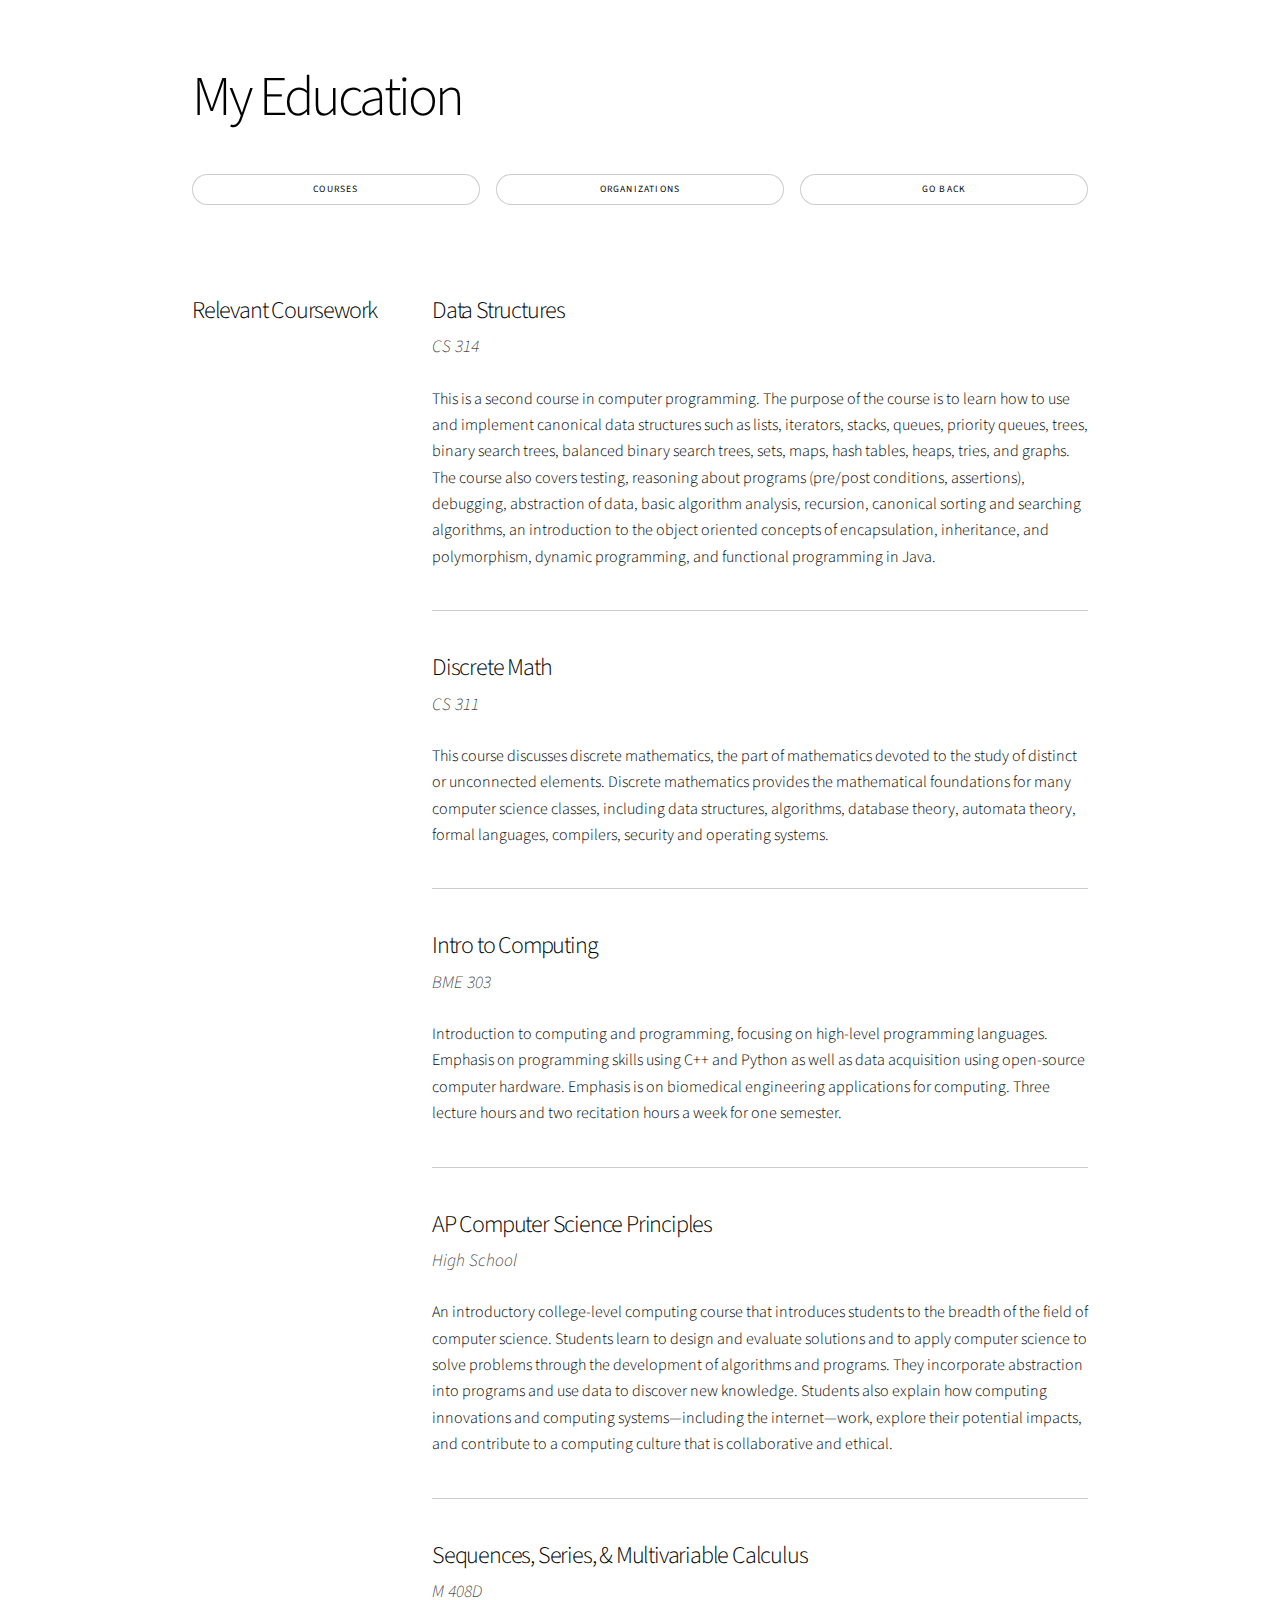
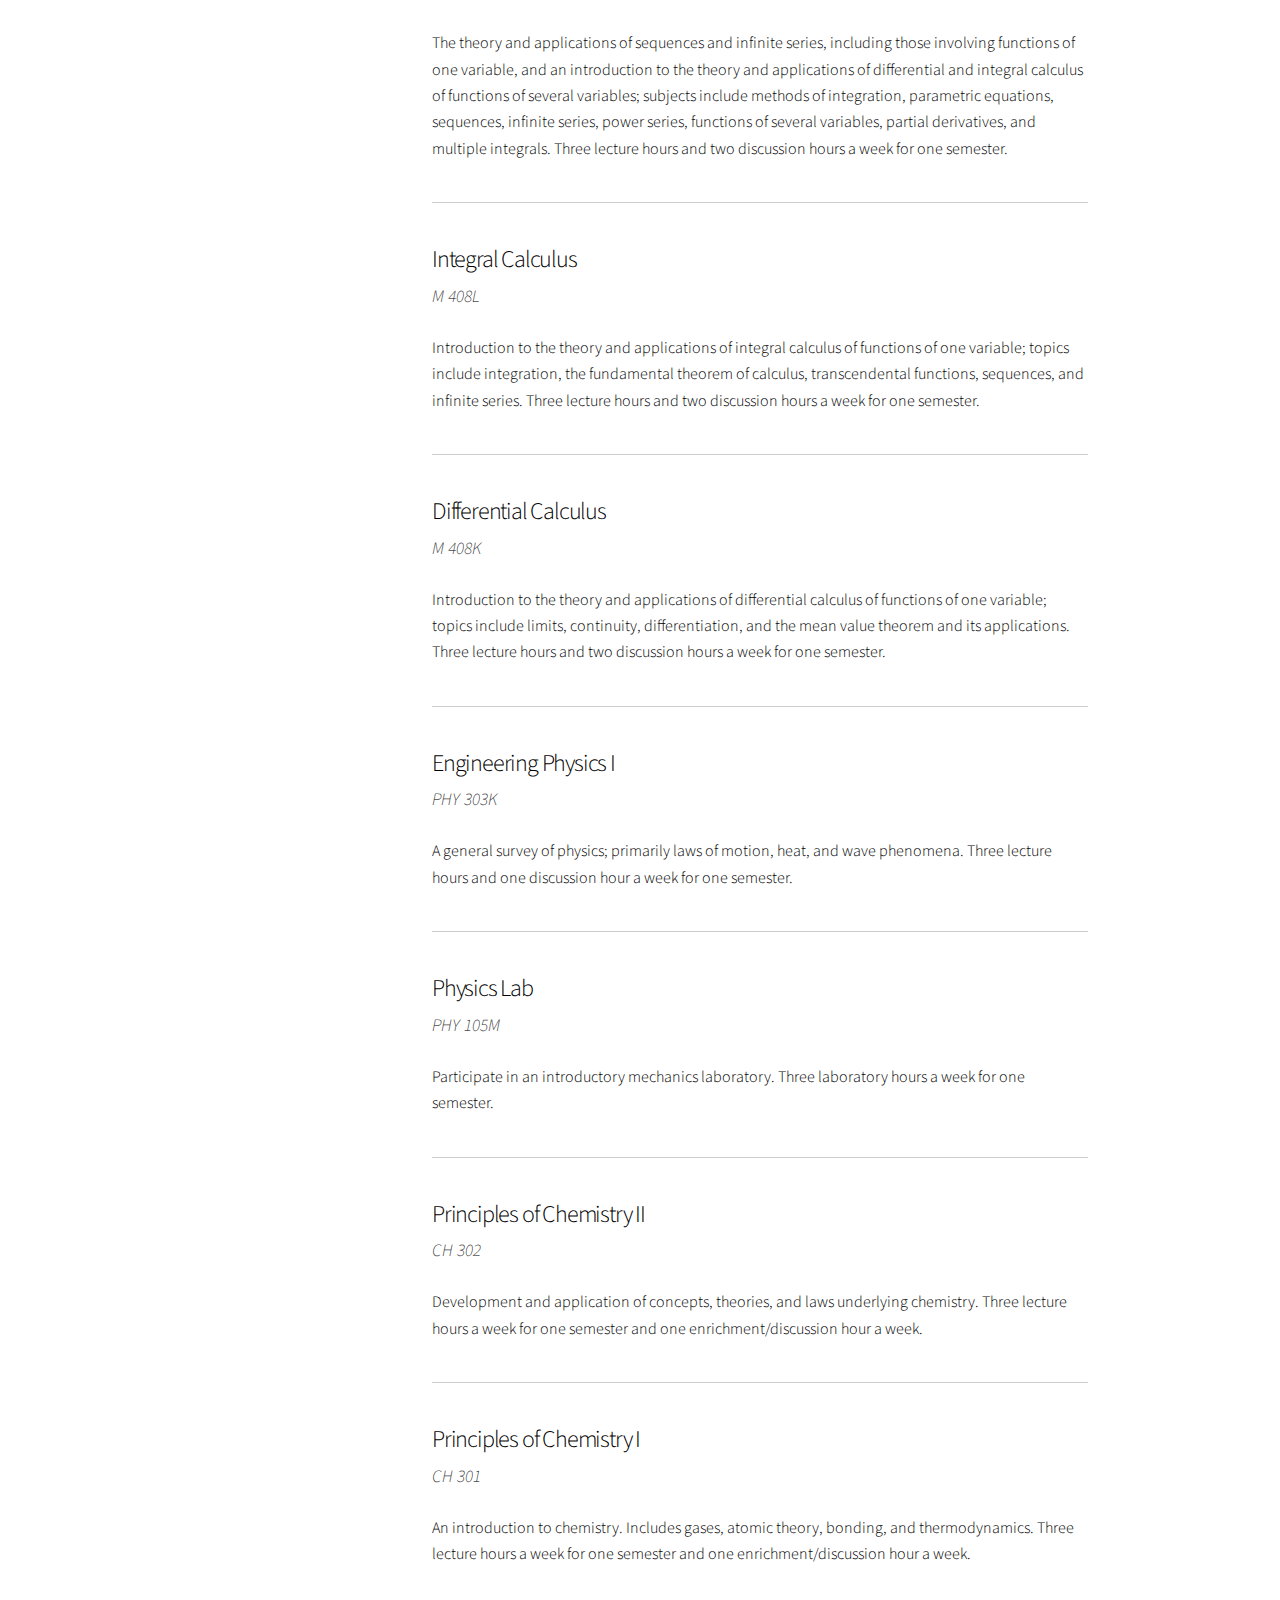
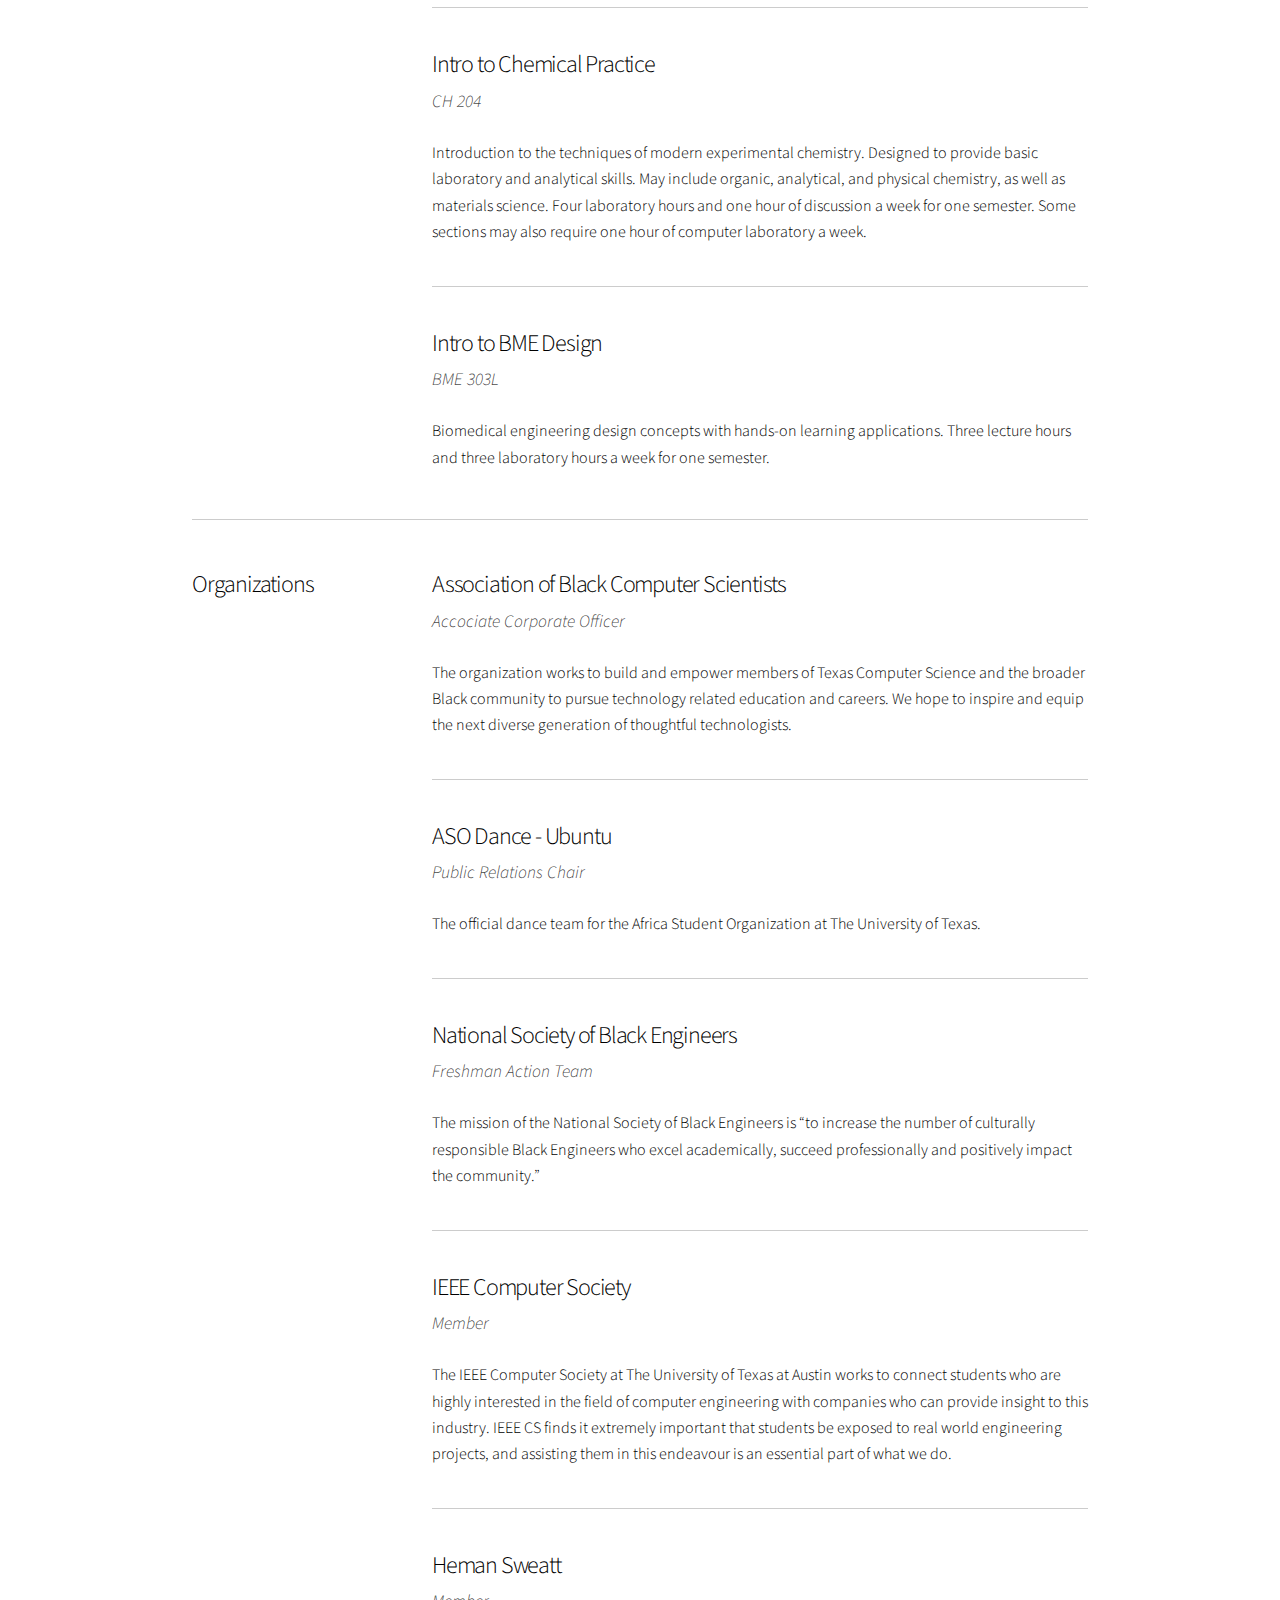
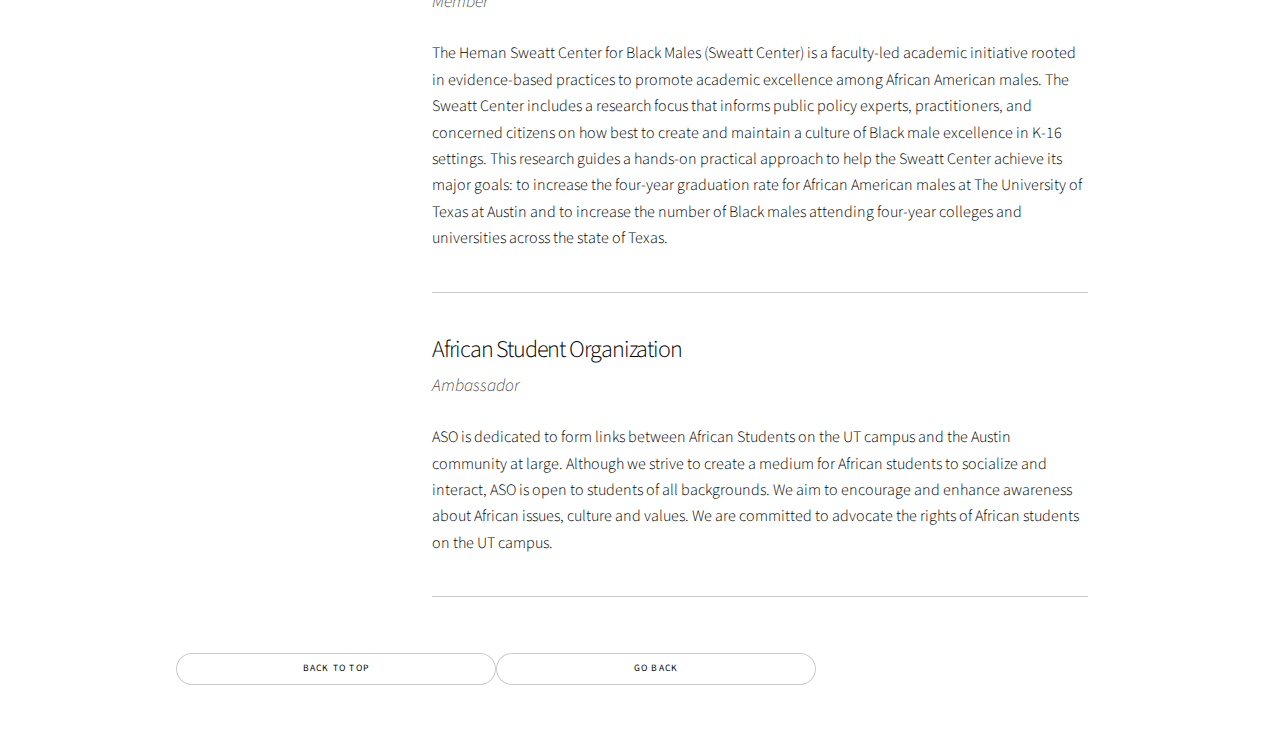
==== commit 5fec6434: "Add files via upload" ====
--- a/Education.html
+++ b/Education.html
@@ -37,6 +37,31 @@
                                     <div class="content">
 
                                         <header>
+                                            <h3>Data Structures</h3>
+                                            <p>CS 314</p>
+                                        </header>
+                                        <p>This is a second course in computer programming. The purpose of the course is to learn how to use and implement
+                                        canonical data structures such as lists, iterators, stacks, queues, priority queues, trees, binary search trees,
+                                        balanced binary search trees, sets, maps, hash tables, heaps, tries, and graphs. The course also covers testing,
+                                        reasoning about programs (pre/post conditions, assertions), debugging, abstraction of data, basic algorithm analysis,
+                                        recursion, canonical sorting and searching algorithms, an introduction to the object oriented concepts of encapsulation,
+                                        inheritance, and polymorphism, dynamic programming, and functional programming in Java.</p>
+                                        
+                                        <hr />
+
+                                        <header>
+                                            <h3>Discrete Math</h3>
+                                            <p>CS 311</p>
+                                        </header>
+                                        <p>This course discusses discrete mathematics, the part of mathematics devoted to the study of
+                                        distinct or unconnected elements. Discrete mathematics provides the mathematical
+                                        foundations for many computer science classes, including data structures, algorithms,
+                                        database theory, automata theory, formal languages, compilers, security and operating
+                                        systems.</p>
+                                        
+                                        <hr />
+
+                                        <header>
                                             <h3>Intro to Computing</h3>
                                             <p>BME 303</p>
                                         </header>
@@ -132,6 +157,24 @@
                                     <div class="content">
 
                                         <header>
+                                            <h3>Association of Black Computer Scientists</h3>
+                                            <p>Accociate Corporate Officer</p>
+                                        </header>
+                                        <p>The organization works to build and empower members of Texas Computer Science and the broader Black community to
+                                            pursue technology related education and careers. We hope to inspire and equip the next diverse generation of
+                                            thoughtful technologists.</p>
+                                        
+                                        <hr />
+
+                                        <header>
+                                            <h3>ASO Dance - Ubuntu</h3>
+                                            <p>Public Relations Chair</p>
+                                        </header>
+                                        <p>The official dance team for the Africa Student Organization at The University of Texas.</p>
+                                        
+                                        <hr />
+                                        
+                                        <header>
                                             <h3>National Society of Black Engineers</h3>
                                             <p>Freshman Action Team</p>
                                         </header>
@@ -140,14 +183,6 @@
                                         <hr />
 
                                         <header>
-                                            <h3>Association of Black Computer Scientists</h3>
-                                            <p>Member</p>
-                                        </header>
-                                        <p>The organization works to build and empower members of Texas Computer Science and the broader Black community to pursue technology related education and careers. We hope to inspire and equip the next diverse generation of thoughtful technologists.</p>
-
-                                        <hr />
-
-                                        <header>
                                             <h3>IEEE Computer Society</h3>
                                             <p>Member</p>
                                         </header>
@@ -168,14 +203,6 @@
                                             <p>Ambassador</p>
                                         </header>
                                         <p>ASO is dedicated to form links between African Students on the UT campus and the Austin community at large. Although we strive to create a medium for African students to socialize and interact, ASO is open to students of all backgrounds. We aim to encourage and enhance awareness about African issues, culture and values. We are committed to advocate the rights of African students on the UT campus.</p>
-
-                                        <hr />
-
-                                        <header>
-                                            <h3>ASO Dance - Ubuntu</h3>
-                                            <p>Public Relations Chair</p>
-                                        </header>
-                                        <p>The official dance team for the Africa Student Organization at The University of Texas.</p>
 
                                         <hr />
 
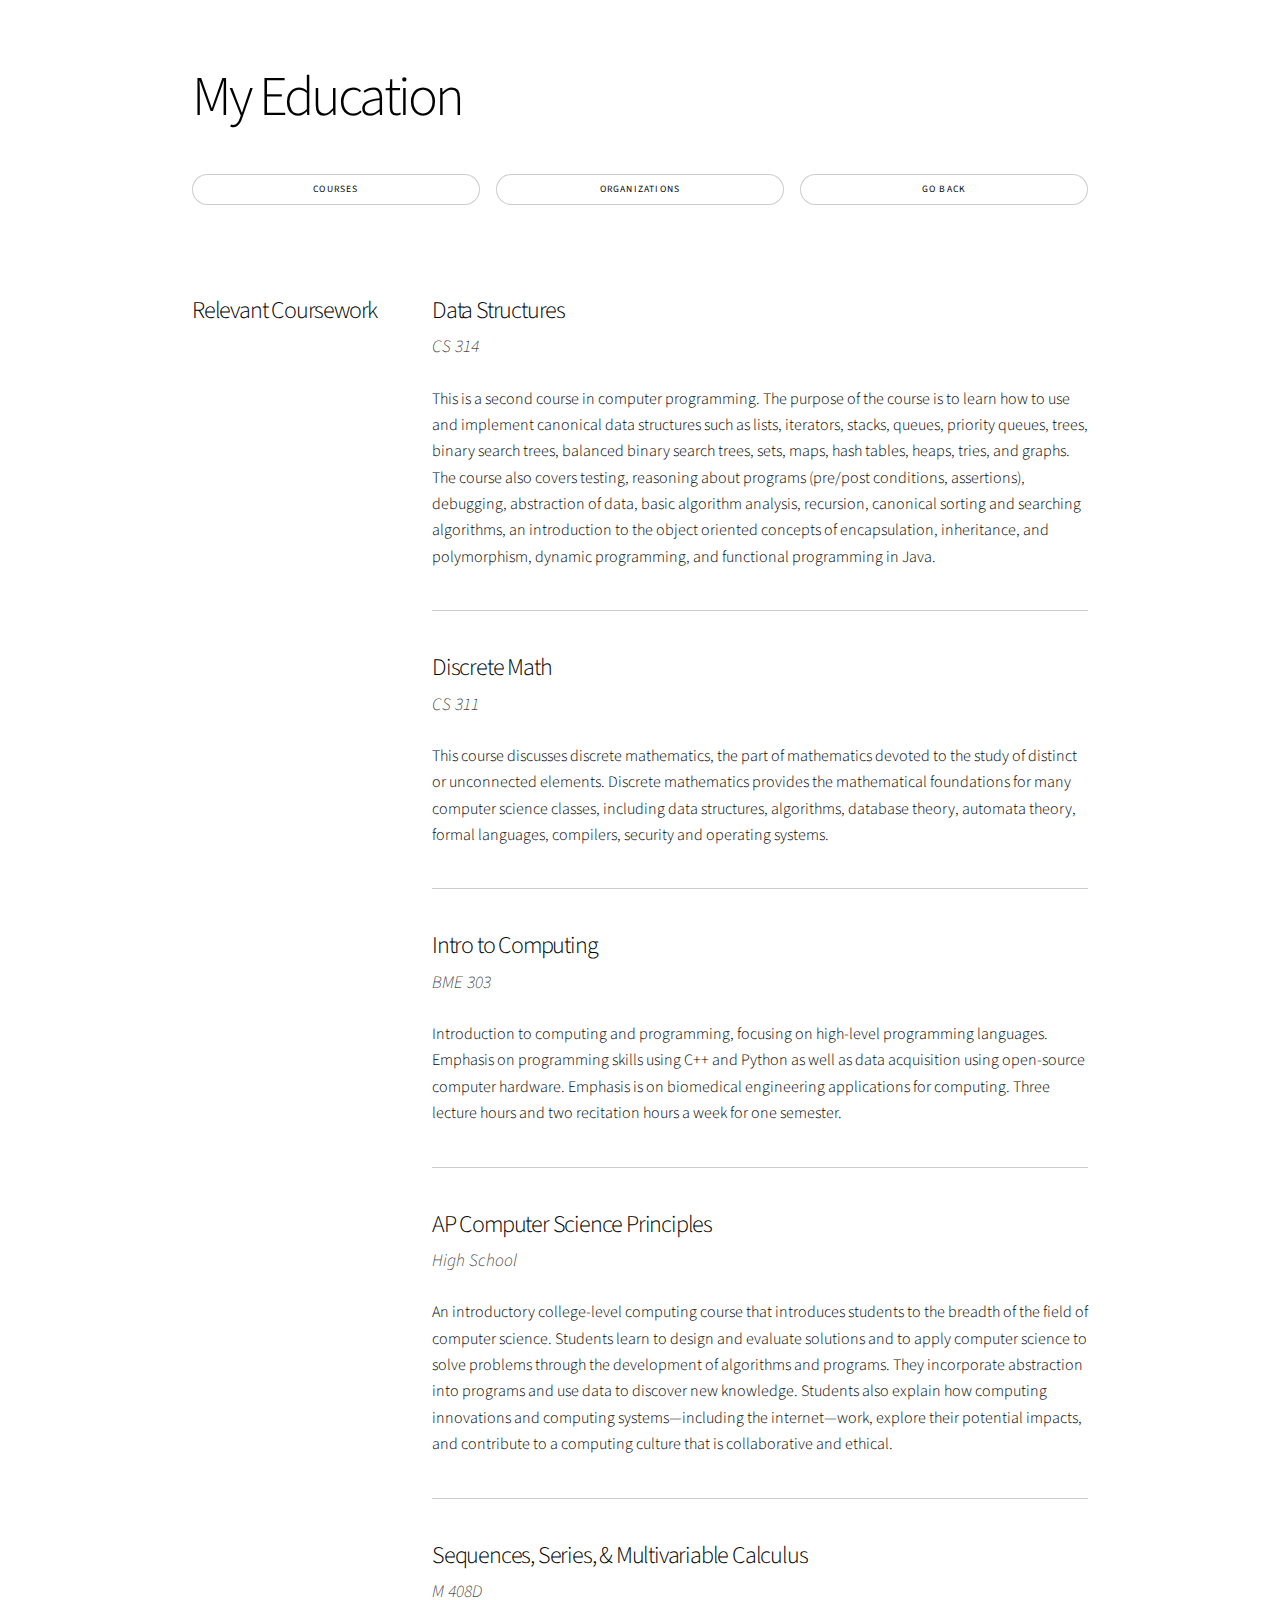
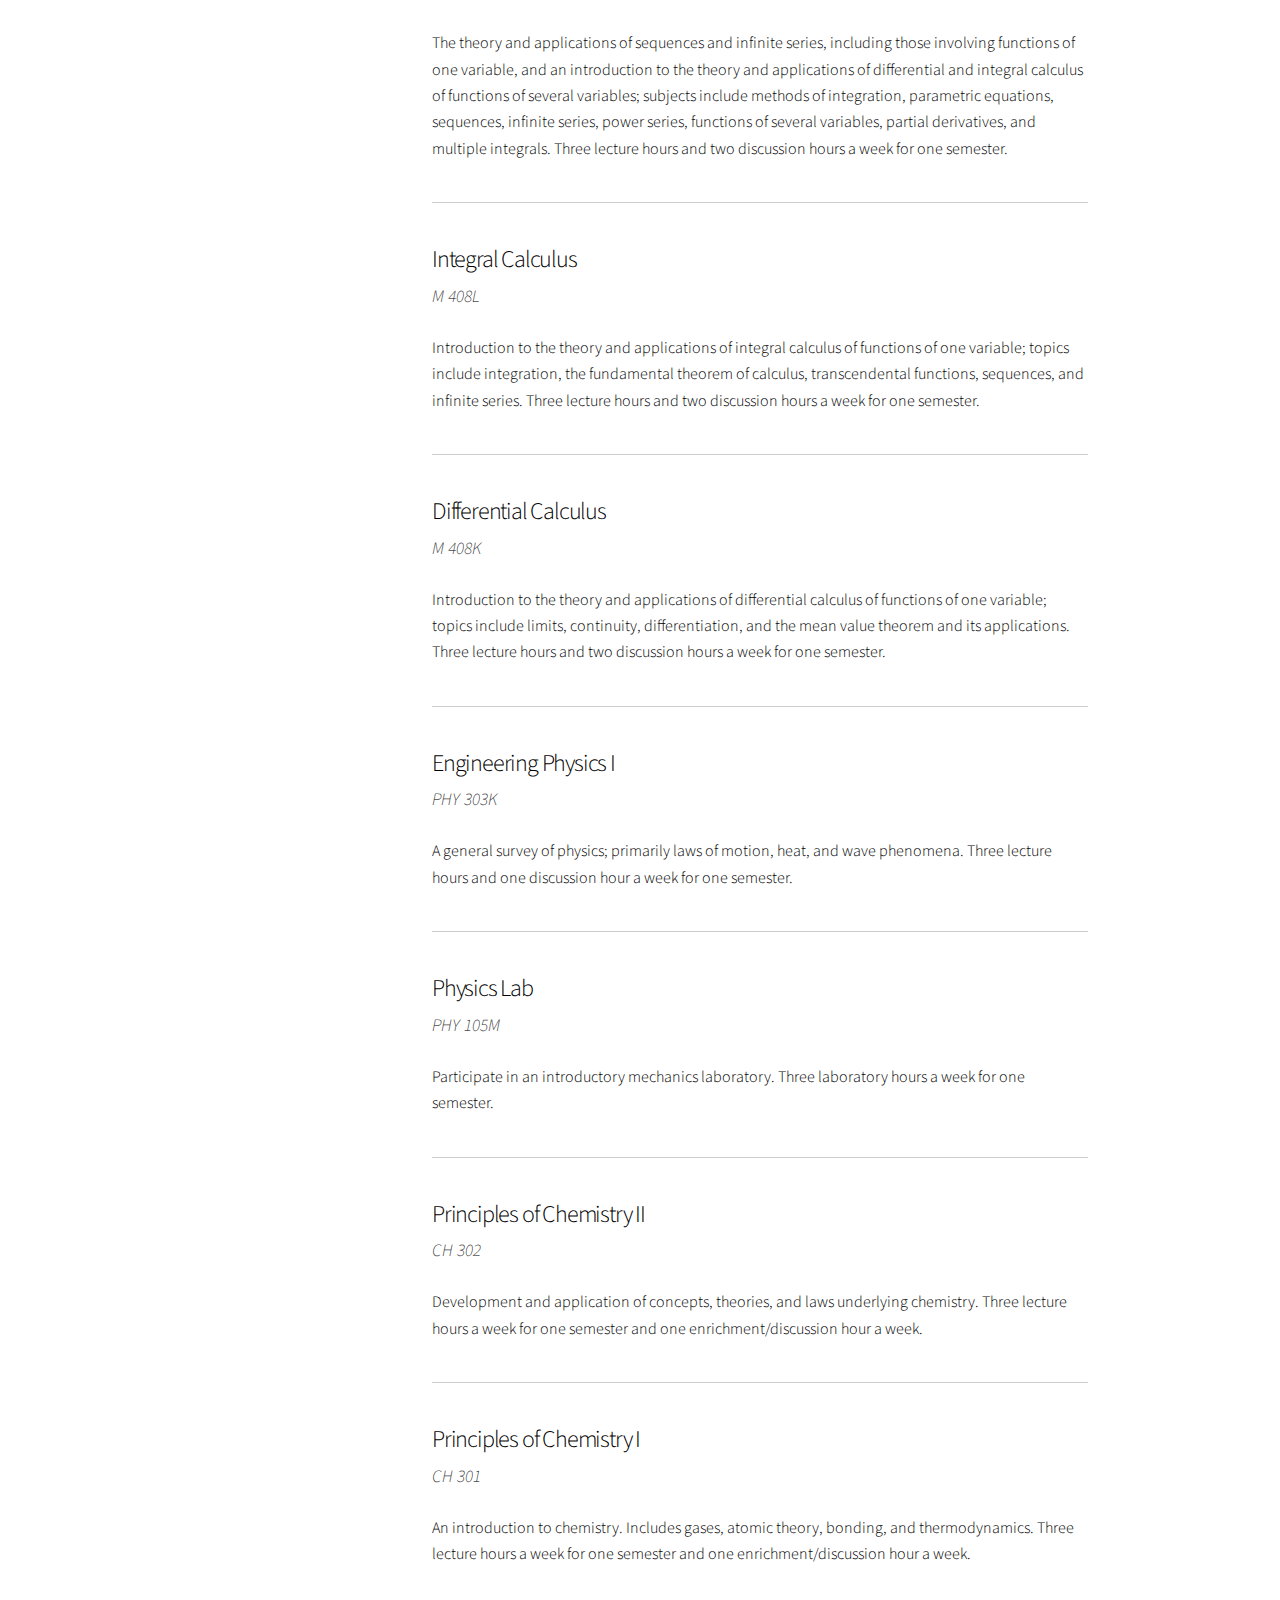
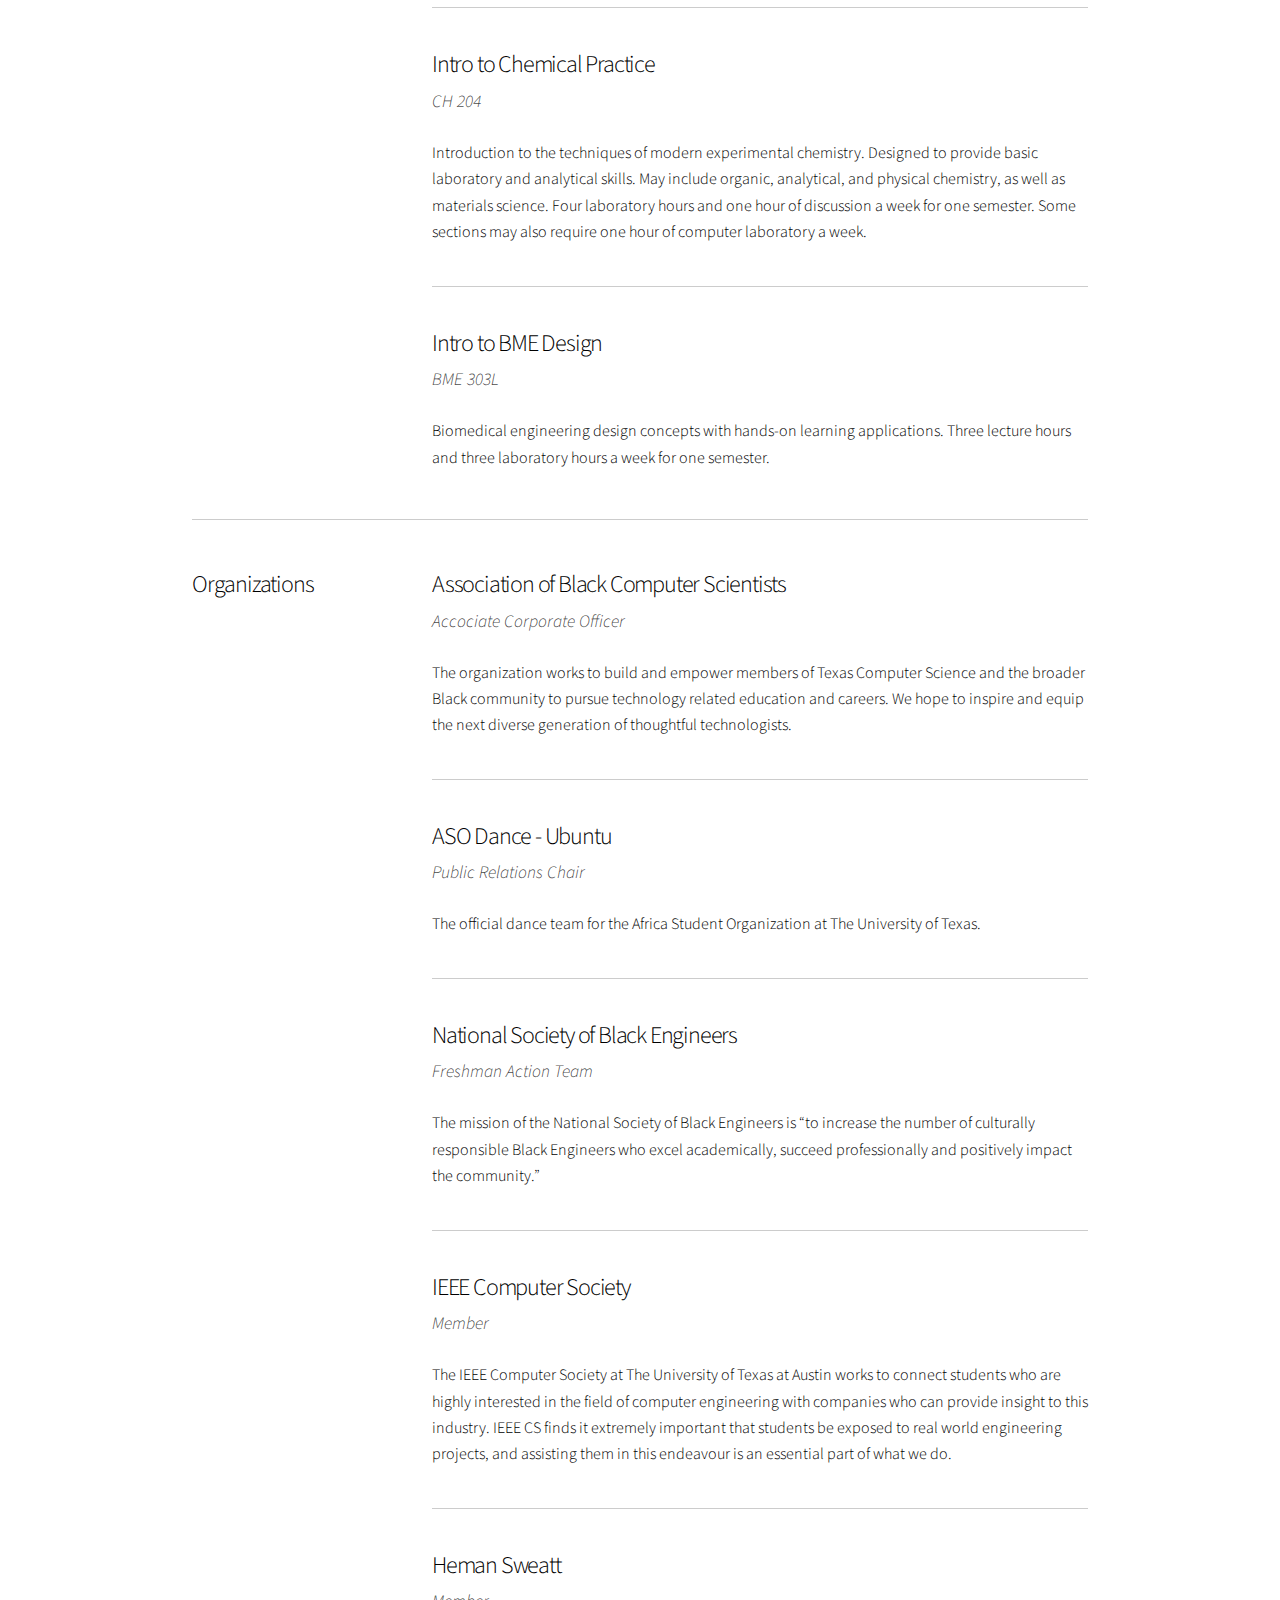
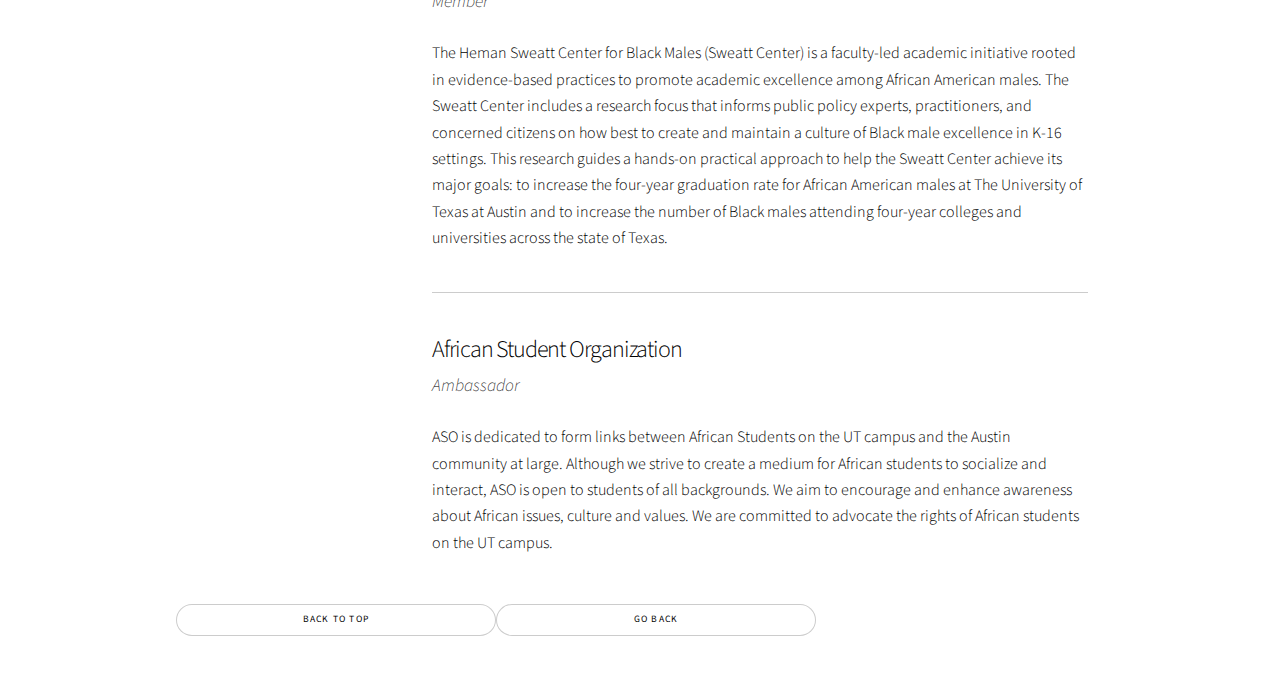
==== commit 108a75c5: "Add files via upload" ====
--- a/Education.html
+++ b/Education.html
@@ -1,8 +1,6 @@
 <!DOCTYPE HTML>
 <!--
-	Story by HTML5 UP
-	html5up.net | @ajlkn
-	Free for personal and commercial use under the CCA 3.0 license (html5up.net/license)
+	Page displaying coursework and organization involvement
 -->
 <html>
 	<head>
@@ -25,7 +23,7 @@
                             <ul class="actions fit small">
                                 <li><a href="#courses" class="button fit small">Courses</a></li>
                                 <li><a href="#orgs" class="button fit small">Organizations</a></li>
-                                <li><a href="index.html" class="button fit small">Go Back</a></li>
+                                <li><a href="index.html#education" class="button fit small">Go Back</a></li>
                             </ul>
 
                             <div class="index align-left" id="courses">
@@ -203,16 +201,13 @@
                                             <p>Ambassador</p>
                                         </header>
                                         <p>ASO is dedicated to form links between African Students on the UT campus and the Austin community at large. Although we strive to create a medium for African students to socialize and interact, ASO is open to students of all backgrounds. We aim to encourage and enhance awareness about African issues, culture and values. We are committed to advocate the rights of African students on the UT campus.</p>
-
-                                        <hr />
-
                                     </div>
                                 </section>
 
                         </div>
                         <ul class="actions fit small">
                             <a href="#top" class="button fit small">Back to top</a>
-                            <a href="index.html" class="button fit small">Go back</a>
+                            <a href="index.html#education" class="button fit small">Go back</a>
                         </ul>
                     </section>
             </div>
